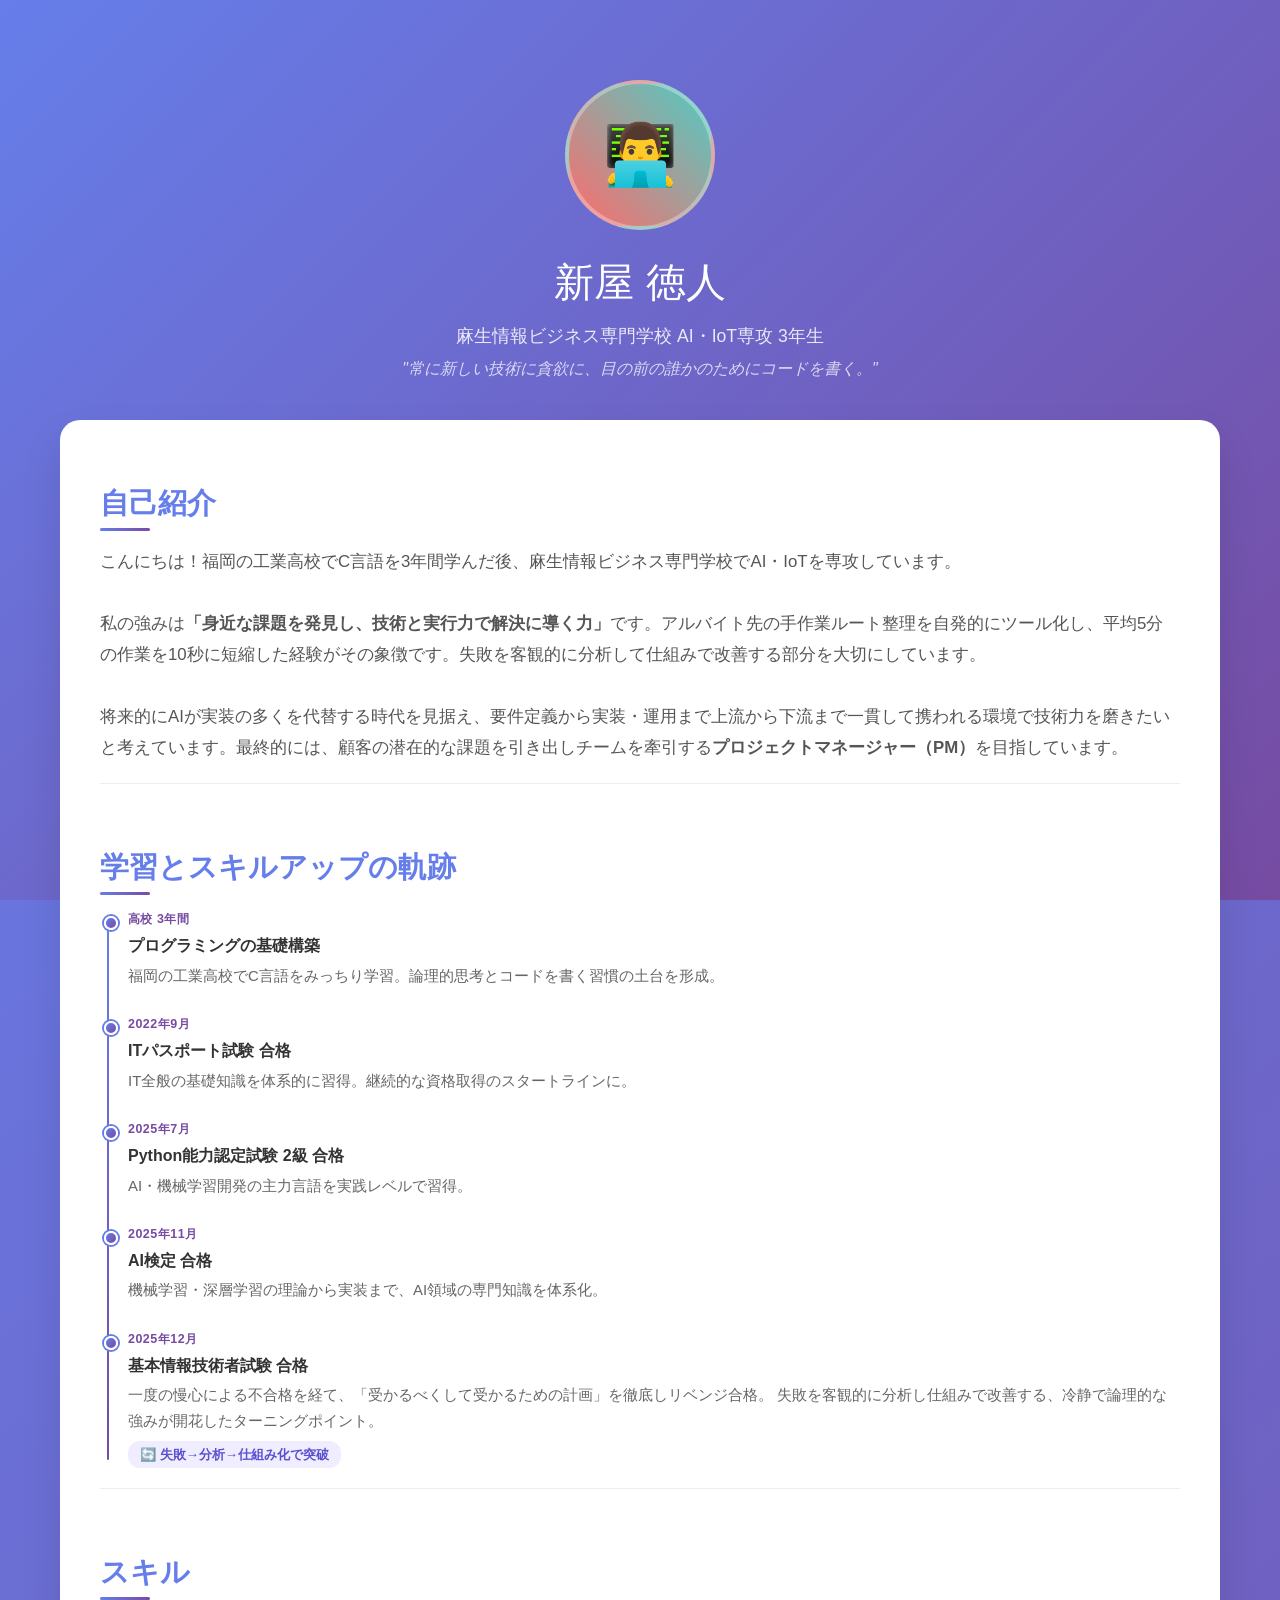
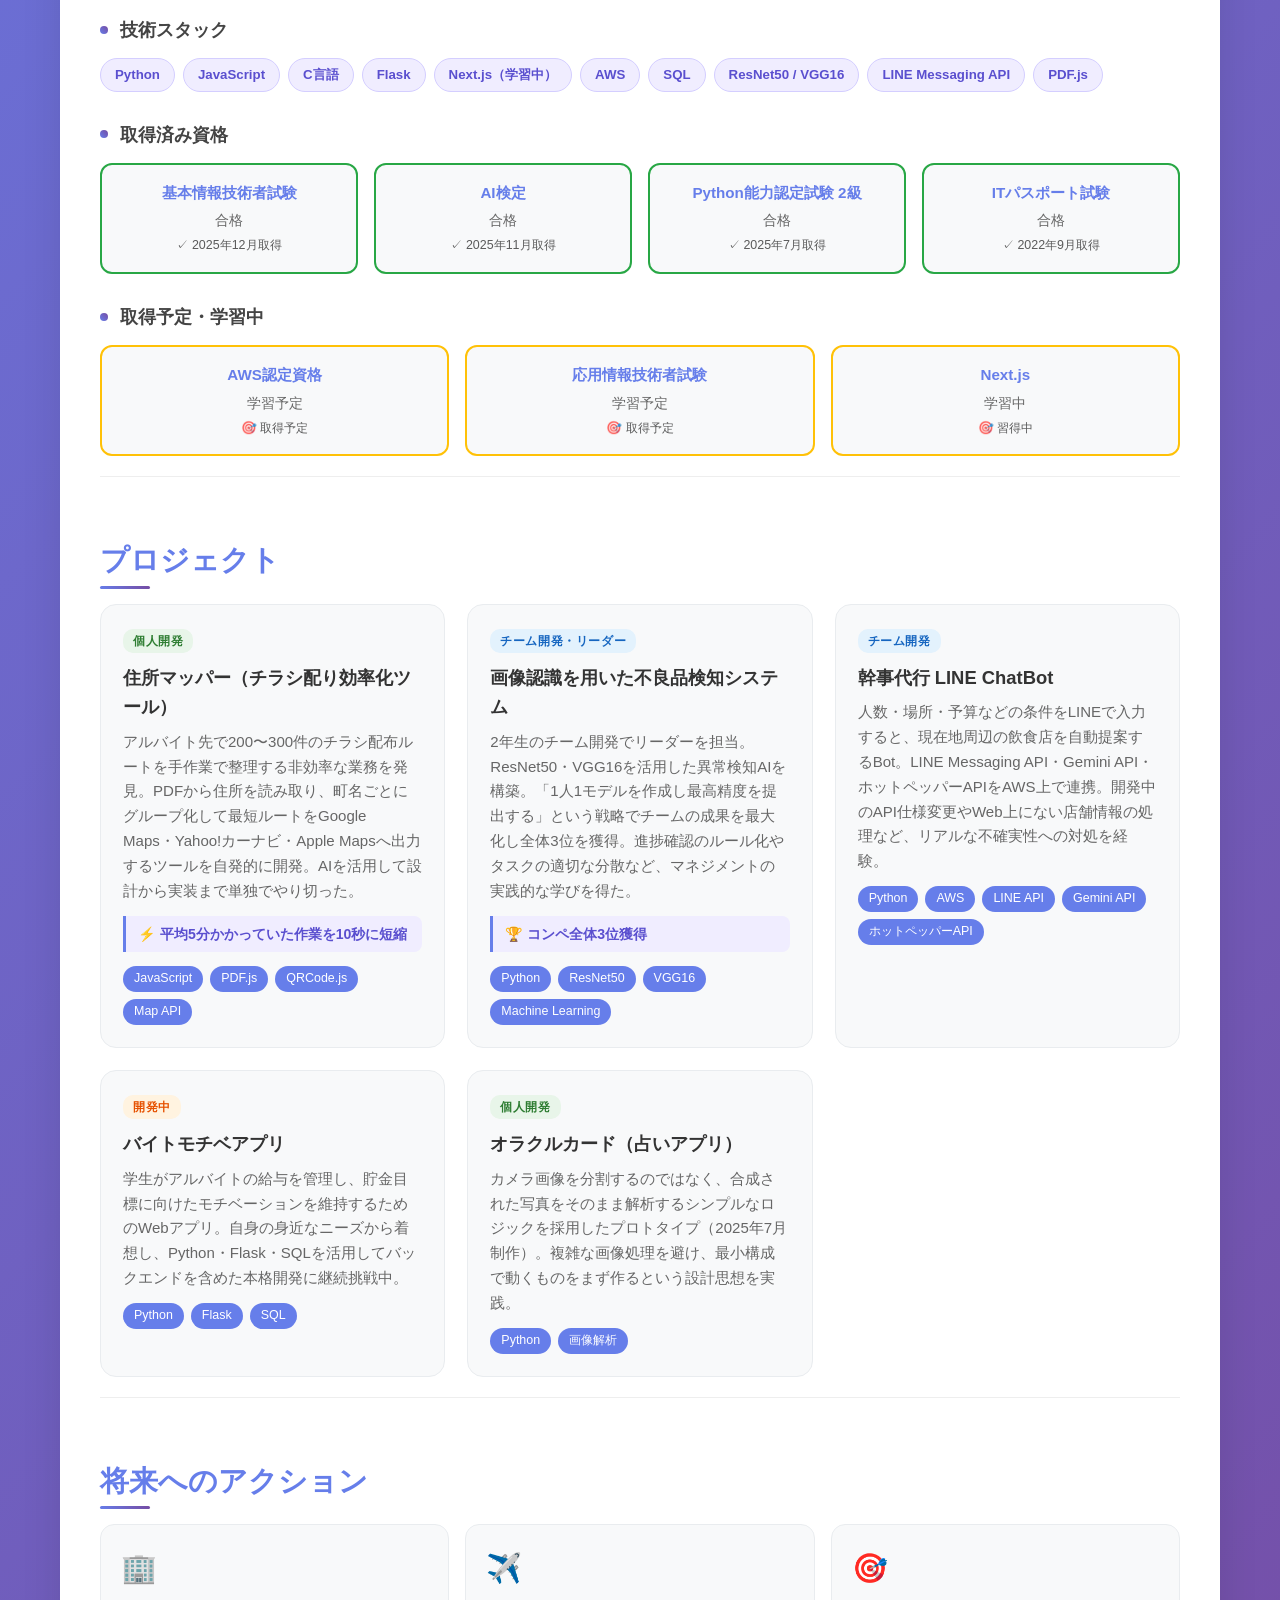
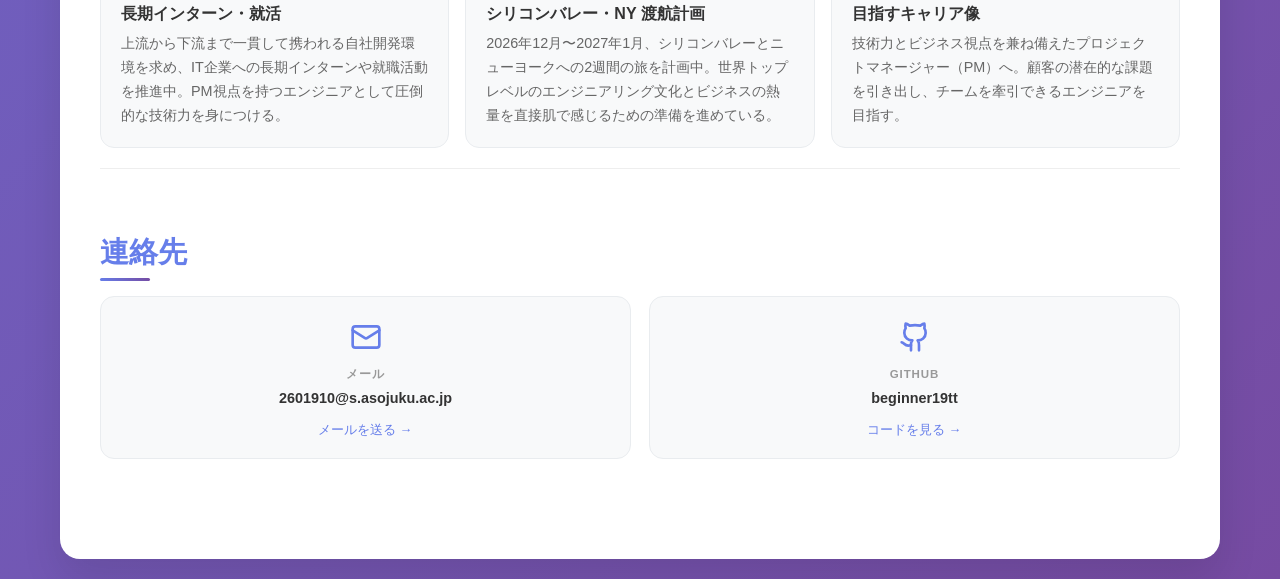
==== index.html @ 68c1e555 "文章変更" ====
<!DOCTYPE html>
<html lang="ja">
<head>
    <meta charset="UTF-8">
    <meta name="viewport" content="width=device-width, initial-scale=1.0">
    <title>新屋徳人 - ポートフォリオ</title>
    <meta name="description" content="麻生情報ビジネス専門学校 AI・IoT専攻 3年生 新屋徳人のポートフォリオ。身近な課題を技術で解決するエンジニア。">
    <style>
        * { margin: 0; padding: 0; box-sizing: border-box; }

        body {
            font-family: 'Segoe UI', Tahoma, Geneva, Verdana, sans-serif;
            line-height: 1.6;
            color: #333;
            background: linear-gradient(135deg, #667eea 0%, #764ba2 100%);
            min-height: 100vh;
        }

        .scroll-indicator {
            position: fixed; top: 0; left: 0; width: 100%; height: 3px;
            background: linear-gradient(90deg, #667eea, #764ba2);
            transform: scaleX(0); transform-origin: left;
            transition: transform 0.1s; z-index: 1000;
        }

        .parallax-bg {
            position: fixed; top: 0; left: 0; width: 100%; height: 100%;
            background: linear-gradient(135deg, #667eea 0%, #764ba2 100%);
            z-index: -1;
        }

        .container { max-width: 1200px; margin: 0 auto; padding: 20px; }

        .header {
            text-align: center; padding: 60px 0; color: white;
            animation: fadeInUp 1s ease-out;
        }
        .profile-image {
            width: 150px; height: 150px; border-radius: 50%;
            background: linear-gradient(45deg, #ff6b6b, #4ecdc4);
            margin: 0 auto 20px;
            display: flex; align-items: center; justify-content: center;
            font-size: 60px; color: white;
            border: 4px solid rgba(255,255,255,0.3);
            transition: transform 0.3s ease;
            animation: float 3s ease-in-out infinite;
        }
        .profile-image:hover {
            transform: scale(1.1) rotate(5deg);
            box-shadow: 0 10px 30px rgba(255,255,255,0.3);
        }
        .name { font-size: 2.5em; margin-bottom: 8px; font-weight: 300; }
        .subtitle { font-size: 1.1em; opacity: 0.85; margin-bottom: 6px; }
        .tagline { font-size: 1em; opacity: 0.75; margin-bottom: 18px; font-style: italic; }
        .mbti-badge {
            display: inline-block;
            background: rgba(255,255,255,0.18);
            border: 1px solid rgba(255,255,255,0.35);
            color: white; padding: 4px 16px; border-radius: 20px;
            font-size: 0.85em; font-weight: 700; letter-spacing: 0.08em;
        }

        .main-content {
            background: white; border-radius: 20px; padding: 40px;
            margin-top: -40px;
            box-shadow: 0 20px 40px rgba(0,0,0,0.1);
            animation: fadeInUp 1s ease-out 0.3s both;
        }
        .section {
            margin-bottom: 40px; padding: 20px 0;
            border-bottom: 1px solid #eee;
        }
        .section:last-child { border-bottom: none; }

        .section-title {
            font-size: 1.8em; color: #667eea;
            margin-bottom: 20px; position: relative;
        }
        .section-title::after {
            content: ''; position: absolute; bottom: -5px; left: 0;
            width: 50px; height: 3px;
            background: linear-gradient(45deg, #667eea, #764ba2);
            border-radius: 2px;
        }
        .subsection-title {
            font-size: 1.15em; color: #444;
            margin: 28px 0 14px; padding-left: 20px; position: relative;
        }
        .subsection-title:first-of-type { margin-top: 0; }
        .subsection-title::before {
            content: ''; position: absolute; left: 0; top: 50%;
            width: 8px; height: 8px;
            background: linear-gradient(45deg, #667eea, #764ba2);
            border-radius: 50%; transform: translateY(-50%);
        }

        .about-text { font-size: 1.05em; line-height: 1.85; color: #555; }

        /* タイムライン */
        .timeline { position: relative; padding-left: 28px; }
        .timeline::before {
            content: ''; position: absolute; left: 7px; top: 8px; bottom: 8px;
            width: 2px;
            background: linear-gradient(to bottom, #667eea, #764ba2);
            border-radius: 2px;
        }
        .timeline-item { position: relative; margin-bottom: 26px; }
        .timeline-item:last-child { margin-bottom: 0; }
        .timeline-dot {
            position: absolute; left: -24px; top: 6px;
            width: 14px; height: 14px; border-radius: 50%;
            background: linear-gradient(135deg, #667eea, #764ba2);
            border: 2px solid white;
            box-shadow: 0 0 0 2px #667eea;
        }
        .timeline-date {
            font-size: 0.78em; font-weight: 700; color: #764ba2;
            letter-spacing: 0.04em; margin-bottom: 3px;
        }
        .timeline-title { font-size: 1em; font-weight: 700; color: #333; margin-bottom: 5px; }
        .timeline-body { font-size: 0.93em; color: #666; line-height: 1.7; }
        .timeline-highlight {
            display: inline-block; margin-top: 7px;
            background: #f0edff; color: #5a4fcf;
            font-size: 0.82em; font-weight: 600;
            padding: 3px 12px; border-radius: 12px;
        }

        /* スタックタグ */
        .stack-row { display: flex; flex-wrap: wrap; gap: 8px; margin-top: 10px; }
        .stack-tag {
            background: #f0edff; color: #5a4fcf;
            border: 1px solid #d4ceff;
            padding: 5px 14px; border-radius: 20px;
            font-size: 0.83em; font-weight: 600;
        }

        /* スキルカード */
        .skills-grid {
            display: grid;
            grid-template-columns: repeat(auto-fit, minmax(190px, 1fr));
            gap: 16px; margin-top: 12px;
        }
        .skill-item {
            background: #f8f9fa; padding: 16px 14px; border-radius: 12px;
            text-align: center; transition: all 0.3s ease; position: relative; overflow: hidden;
        }
        .skill-item.acquired { border: 2px solid #28a745; }
        .skill-item.planned  { border: 2px solid #ffc107; }
        .skill-item:hover {
            transform: translateY(-4px) scale(1.03);
            box-shadow: 0 12px 24px rgba(102,126,234,0.18);
            background: linear-gradient(135deg, #667eea, #764ba2); color: white;
        }
        .skill-item.acquired:hover { background: linear-gradient(135deg, #28a745, #20c997); }
        .skill-item.planned:hover  { background: linear-gradient(135deg, #ffc107, #fd7e14); }
        .skill-item:hover .skill-name,
        .skill-item:hover .skill-level,
        .skill-item:hover .skill-status { color: white; }
        .skill-name  { font-weight: 600; color: #667eea; margin-bottom: 5px; font-size: 0.95em; }
        .skill-level { font-size: 0.85em; color: #666; }
        .skill-status{ font-size: 0.78em; margin-top: 4px; font-weight: 500; opacity: 0.8; }

        /* プロジェクト */
        .projects-grid {
            display: grid;
            grid-template-columns: repeat(auto-fit, minmax(290px, 1fr));
            gap: 22px; margin-top: 20px;
        }
        .project-card {
            background: #f8f9fa; border-radius: 16px; padding: 22px;
            transition: all 0.35s ease; border: 1px solid #e9ecef;
            position: relative; overflow: hidden;
        }
        .project-card::after {
            content: ''; position: absolute; top: 0; left: -100%;
            width: 100%; height: 100%;
            background: linear-gradient(90deg, transparent, rgba(102,126,234,0.07), transparent);
            transition: left 0.5s;
        }
        .project-card:hover::after { left: 100%; }
        .project-card:hover {
            transform: translateY(-7px);
            box-shadow: 0 18px 36px rgba(102,126,234,0.18);
        }
        .project-badge {
            display: inline-block; margin-bottom: 10px;
            font-size: 0.72em; font-weight: 700; letter-spacing: 0.05em;
            padding: 3px 10px; border-radius: 10px;
        }
        .badge-solo { background: #e8f5e9; color: #2e7d32; }
        .badge-team { background: #e3f2fd; color: #1565c0; }
        .badge-wip  { background: #fff3e0; color: #e65100; }
        .project-title { font-size: 1.15em; color: #333; font-weight: 700; margin-bottom: 8px; }
        .project-description { color: #666; margin-bottom: 12px; line-height: 1.65; font-size: 0.94em; }
        .project-result {
            background: #f0edff; border-left: 3px solid #667eea;
            padding: 7px 12px; border-radius: 0 8px 8px 0;
            font-size: 0.88em; color: #5a4fcf; font-weight: 600;
            margin-bottom: 14px;
        }
        .project-tech { display: flex; flex-wrap: wrap; gap: 7px; }
        .tech-tag {
            background: #667eea; color: white;
            padding: 3px 11px; border-radius: 20px;
            font-size: 0.78em; font-weight: 500;
            transition: background 0.2s;
        }
        .tech-tag:hover { background: #764ba2; }

        /* 将来ビジョン */
        .vision-grid {
            display: grid;
            grid-template-columns: repeat(auto-fit, minmax(240px, 1fr));
            gap: 16px; margin-top: 16px;
        }
        .vision-card {
            background: #f8f9fa; border-radius: 14px; padding: 20px;
            border: 1px solid #e9ecef; transition: all 0.3s ease;
        }
        .vision-card:hover {
            transform: translateY(-4px);
            box-shadow: 0 12px 28px rgba(102,126,234,0.15);
        }
        .vision-icon  { font-size: 1.8em; margin-bottom: 10px; }
        .vision-title { font-weight: 700; color: #333; margin-bottom: 6px; font-size: 1em; }
        .vision-body  { font-size: 0.9em; color: #666; line-height: 1.65; }

        /* 連絡先 */
        .contact-info {
            display: grid;
            grid-template-columns: repeat(auto-fit, minmax(200px, 1fr));
            gap: 18px; margin-top: 20px;
        }
        .contact-item {
            display: flex; flex-direction: column; align-items: center;
            text-decoration: none; color: inherit;
            background: #f8f9fa; padding: 24px 18px 18px;
            border-radius: 14px; text-align: center;
            transition: all 0.35s ease;
            position: relative; overflow: hidden;
            border: 1.5px solid #e9ecef;
        }
        .contact-item::before {
            content: ''; position: absolute; inset: 0;
            background: linear-gradient(135deg, #667eea, #764ba2);
            transform: scaleY(0); transform-origin: bottom;
            transition: transform 0.35s ease; z-index: 1;
        }
        .contact-item:hover::before { transform: scaleY(1); transform-origin: top; }
        .contact-item:hover {
            transform: translateY(-6px);
            box-shadow: 0 16px 32px rgba(102,126,234,0.25);
            border-color: transparent;
        }
        .contact-icon, .contact-label, .contact-text, .contact-action {
            position: relative; z-index: 2; transition: color 0.3s ease;
        }
        .contact-icon   { color: #667eea; margin-bottom: 12px; display: flex; align-items: center; justify-content: center; }
        .contact-label  { font-size: 0.72em; font-weight: 700; letter-spacing: 0.08em; text-transform: uppercase; color: #999; margin-bottom: 4px; }
        .contact-text   { color: #333; font-weight: 600; font-size: 0.9em; margin-bottom: 10px; word-break: break-all; }
        .contact-action { font-size: 0.8em; color: #667eea; font-weight: 500; }
        .contact-item:hover .contact-icon,
        .contact-item:hover .contact-label,
        .contact-item:hover .contact-text,
        .contact-item:hover .contact-action { color: white; }

        @keyframes float { 0%,100%{transform:translateY(0);}50%{transform:translateY(-10px);} }
        @keyframes fadeInUp { from{opacity:0;transform:translateY(30px);}to{opacity:1;transform:translateY(0);} }

        @media (max-width: 768px) {
            .container { padding: 10px; }
            .main-content { padding: 28px 18px; }
            .name { font-size: 2em; }
            .projects-grid { grid-template-columns: 1fr; }
            .vision-grid   { grid-template-columns: 1fr; }
        }
        @media (prefers-reduced-motion: reduce) {
            *, *::before, *::after { animation-duration: 0.01ms !important; transition-duration: 0.01ms !important; }
        }
    </style>
</head>
<body>
    <div class="scroll-indicator"></div>
    <div class="parallax-bg"></div>
    <div class="container">

        <header class="header">
            <div class="profile-image">👨‍💻</div>
            <h1 class="name">新屋 徳人</h1>
            <p class="subtitle">麻生情報ビジネス専門学校 AI・IoT専攻 3年生</p>
            <p class="tagline">"常に新しい技術に貪欲に、目の前の誰かのためにコードを書く。"</p>
        </header>

        <main class="main-content">

            <!-- 自己紹介 -->
            <section class="section">
                <h2 class="section-title">自己紹介</h2>
                <p class="about-text">
                    こんにちは！福岡の工業高校でC言語を3年間学んだ後、麻生情報ビジネス専門学校でAI・IoTを専攻しています。<br><br>
                    私の強みは<strong>「身近な課題を発見し、技術と実行力で解決に導く力」</strong>です。アルバイト先の手作業ルート整理を自発的にツール化し、平均5分の作業を10秒に短縮した経験がその象徴です。失敗を客観的に分析して仕組みで改善する部分を大切にしています。<br><br>
                    将来的にAIが実装の多くを代替する時代を見据え、要件定義から実装・運用まで上流から下流まで一貫して携われる環境で技術力を磨きたいと考えています。最終的には、顧客の潜在的な課題を引き出しチームを牽引する<strong>プロジェクトマネージャー（PM）</strong>を目指しています。
                </p>
            </section>

            <!-- 学習の軌跡 -->
            <section class="section">
                <h2 class="section-title">学習とスキルアップの軌跡</h2>
                <div class="timeline">

                    <div class="timeline-item">
                        <div class="timeline-dot"></div>
                        <div class="timeline-date">高校 3年間</div>
                        <div class="timeline-title">プログラミングの基礎構築</div>
                        <div class="timeline-body">福岡の工業高校でC言語をみっちり学習。論理的思考とコードを書く習慣の土台を形成。</div>
                    </div>

                    <div class="timeline-item">
                        <div class="timeline-dot"></div>
                        <div class="timeline-date">2022年9月</div>
                        <div class="timeline-title">ITパスポート試験 合格</div>
                        <div class="timeline-body">IT全般の基礎知識を体系的に習得。継続的な資格取得のスタートラインに。</div>
                    </div>

                    <div class="timeline-item">
                        <div class="timeline-dot"></div>
                        <div class="timeline-date">2025年7月</div>
                        <div class="timeline-title">Python能力認定試験 2級 合格</div>
                        <div class="timeline-body">AI・機械学習開発の主力言語を実践レベルで習得。</div>
                    </div>

                    <div class="timeline-item">
                        <div class="timeline-dot"></div>
                        <div class="timeline-date">2025年11月</div>
                        <div class="timeline-title">AI検定 合格</div>
                        <div class="timeline-body">機械学習・深層学習の理論から実装まで、AI領域の専門知識を体系化。</div>
                    </div>

                    <div class="timeline-item">
                        <div class="timeline-dot"></div>
                        <div class="timeline-date">2025年12月</div>
                        <div class="timeline-title">基本情報技術者試験 合格</div>
                        <div class="timeline-body">
                            一度の慢心による不合格を経て、「受かるべくして受かるための計画」を徹底しリベンジ合格。
                            失敗を客観的に分析し仕組みで改善する、冷静で論理的な強みが開花したターニングポイント。
                        </div>
                        <span class="timeline-highlight">🔄 失敗→分析→仕組み化で突破</span>
                    </div>

                </div>
            </section>

            <!-- スキル -->
            <section class="section">
                <h2 class="section-title">スキル</h2>

                <h3 class="subsection-title">技術スタック</h3>
                <div class="stack-row">
                    <span class="stack-tag">Python</span>
                    <span class="stack-tag">JavaScript</span>
                    <span class="stack-tag">C言語</span>
                    <span class="stack-tag">Flask</span>
                    <span class="stack-tag">Next.js（学習中）</span>
                    <span class="stack-tag">AWS</span>
                    <span class="stack-tag">SQL</span>
                    <span class="stack-tag">ResNet50 / VGG16</span>
                    <span class="stack-tag">LINE Messaging API</span>
                    <span class="stack-tag">PDF.js</span>
                </div>

                <h3 class="subsection-title">取得済み資格</h3>
                <div class="skills-grid">
                    <div class="skill-item acquired">
                        <div class="skill-name">基本情報技術者試験</div>
                        <div class="skill-level">合格</div>
                        <div class="skill-status">✓ 2025年12月取得</div>
                    </div>
                    <div class="skill-item acquired">
                        <div class="skill-name">AI検定</div>
                        <div class="skill-level">合格</div>
                        <div class="skill-status">✓ 2025年11月取得</div>
                    </div>
                    <div class="skill-item acquired">
                        <div class="skill-name">Python能力認定試験 2級</div>
                        <div class="skill-level">合格</div>
                        <div class="skill-status">✓ 2025年7月取得</div>
                    </div>
                    <div class="skill-item acquired">
                        <div class="skill-name">ITパスポート試験</div>
                        <div class="skill-level">合格</div>
                        <div class="skill-status">✓ 2022年9月取得</div>
                    </div>
                </div>

                <h3 class="subsection-title">取得予定・学習中</h3>
                <div class="skills-grid">
                    <div class="skill-item planned">
                        <div class="skill-name">AWS認定資格</div>
                        <div class="skill-level">学習予定</div>
                        <div class="skill-status">🎯 取得予定</div>
                    </div>
                    <div class="skill-item planned">
                        <div class="skill-name">応用情報技術者試験</div>
                        <div class="skill-level">学習予定</div>
                        <div class="skill-status">🎯 取得予定</div>
                    </div>
                    <div class="skill-item planned">
                        <div class="skill-name">Next.js</div>
                        <div class="skill-level">学習中</div>
                        <div class="skill-status">🎯 習得中</div>
                    </div>
                </div>
            </section>

            <!-- プロジェクト -->
            <section class="section">
                <h2 class="section-title">プロジェクト</h2>
                <div class="projects-grid">

                    <div class="project-card">
                        <span class="project-badge badge-solo">個人開発</span>
                        <h3 class="project-title">住所マッパー（チラシ配り効率化ツール）</h3>
                        <p class="project-description">
                            アルバイト先で200〜300件のチラシ配布ルートを手作業で整理する非効率な業務を発見。PDFから住所を読み取り、町名ごとにグループ化して最短ルートをGoogle Maps・Yahoo!カーナビ・Apple Mapsへ出力するツールを自発的に開発。AIを活用して設計から実装まで単独でやり切った。
                        </p>
                        <div class="project-result">⚡ 平均5分かかっていた作業を10秒に短縮</div>
                        <div class="project-tech">
                            <span class="tech-tag">JavaScript</span>
                            <span class="tech-tag">PDF.js</span>
                            <span class="tech-tag">QRCode.js</span>
                            <span class="tech-tag">Map API</span>
                        </div>
                    </div>

                    <div class="project-card">
                        <span class="project-badge badge-team">チーム開発・リーダー</span>
                        <h3 class="project-title">画像認識を用いた不良品検知システム</h3>
                        <p class="project-description">
                            2年生のチーム開発でリーダーを担当。ResNet50・VGG16を活用した異常検知AIを構築。「1人1モデルを作成し最高精度を提出する」という戦略でチームの成果を最大化し全体3位を獲得。進捗確認のルール化やタスクの適切な分散など、マネジメントの実践的な学びを得た。
                        </p>
                        <div class="project-result">🏆 コンペ全体3位獲得</div>
                        <div class="project-tech">
                            <span class="tech-tag">Python</span>
                            <span class="tech-tag">ResNet50</span>
                            <span class="tech-tag">VGG16</span>
                            <span class="tech-tag">Machine Learning</span>
                        </div>
                    </div>

                    <div class="project-card">
                        <span class="project-badge badge-team">チーム開発</span>
                        <h3 class="project-title">幹事代行 LINE ChatBot</h3>
                        <p class="project-description">
                            人数・場所・予算などの条件をLINEで入力すると、現在地周辺の飲食店を自動提案するBot。LINE Messaging API・Gemini API・ホットペッパーAPIをAWS上で連携。開発中のAPI仕様変更やWeb上にない店舗情報の処理など、リアルな不確実性への対処を経験。
                        </p>
                        <div class="project-tech">
                            <span class="tech-tag">Python</span>
                            <span class="tech-tag">AWS</span>
                            <span class="tech-tag">LINE API</span>
                            <span class="tech-tag">Gemini API</span>
                            <span class="tech-tag">ホットペッパーAPI</span>
                        </div>
                    </div>

                    <div class="project-card">
                        <span class="project-badge badge-wip">開発中</span>
                        <h3 class="project-title">バイトモチベアプリ</h3>
                        <p class="project-description">
                            学生がアルバイトの給与を管理し、貯金目標に向けたモチベーションを維持するためのWebアプリ。自身の身近なニーズから着想し、Python・Flask・SQLを活用してバックエンドを含めた本格開発に継続挑戦中。
                        </p>
                        <div class="project-tech">
                            <span class="tech-tag">Python</span>
                            <span class="tech-tag">Flask</span>
                            <span class="tech-tag">SQL</span>
                        </div>
                    </div>

                    <div class="project-card">
                        <span class="project-badge badge-solo">個人開発</span>
                        <h3 class="project-title">オラクルカード（占いアプリ）</h3>
                        <p class="project-description">
                            カメラ画像を分割するのではなく、合成された写真をそのまま解析するシンプルなロジックを採用したプロトタイプ（2025年7月制作）。複雑な画像処理を避け、最小構成で動くものをまず作るという設計思想を実践。
                        </p>
                        <div class="project-tech">
                            <span class="tech-tag">Python</span>
                            <span class="tech-tag">画像解析</span>
                        </div>
                    </div>

                </div>
            </section>

            <!-- 将来ビジョン -->
            <section class="section">
                <h2 class="section-title">将来へのアクション</h2>
                <div class="vision-grid">

                    <div class="vision-card">
                        <div class="vision-icon">🏢</div>
                        <div class="vision-title">長期インターン・就活</div>
                        <div class="vision-body">
                            上流から下流まで一貫して携われる自社開発環境を求め、IT企業への長期インターンや就職活動を推進中。PM視点を持つエンジニアとして圧倒的な技術力を身につける。
                        </div>
                    </div>

                    <div class="vision-card">
                        <div class="vision-icon">✈️</div>
                        <div class="vision-title">シリコンバレー・NY 渡航計画</div>
                        <div class="vision-body">
                            2026年12月〜2027年1月、シリコンバレーとニューヨークへの2週間の旅を計画中。世界トップレベルのエンジニアリング文化とビジネスの熱量を直接肌で感じるための準備を進めている。
                        </div>
                    </div>

                    <div class="vision-card">
                        <div class="vision-icon">🎯</div>
                        <div class="vision-title">目指すキャリア像</div>
                        <div class="vision-body">
                            技術力とビジネス視点を兼ね備えたプロジェクトマネージャー（PM）へ。顧客の潜在的な課題を引き出し、チームを牽引できるエンジニアを目指す。
                        </div>
                    </div>

                </div>
            </section>

            <!-- 連絡先 -->
            <section class="section">
                <h2 class="section-title">連絡先</h2>
                <div class="contact-info">
                    <a href="mailto:2601910@s.asojuku.ac.jp" class="contact-item">
                        <div class="contact-icon">
                            <svg xmlns="http://www.w3.org/2000/svg" viewBox="0 0 24 24" fill="none" stroke="currentColor" stroke-width="2" stroke-linecap="round" stroke-linejoin="round" width="32" height="32">
                                <rect x="2" y="4" width="20" height="16" rx="2"/>
                                <path d="m22 7-8.97 5.7a1.94 1.94 0 0 1-2.06 0L2 7"/>
                            </svg>
                        </div>
                        <div class="contact-label">メール</div>
                        <div class="contact-text">2601910@s.asojuku.ac.jp</div>
                        <div class="contact-action">メールを送る →</div>
                    </a>
                    <a href="https://github.com/beginner19tt" target="_blank" rel="noopener noreferrer" class="contact-item">
                        <div class="contact-icon">
                            <svg xmlns="http://www.w3.org/2000/svg" viewBox="0 0 24 24" fill="none" stroke="currentColor" stroke-width="2" stroke-linecap="round" stroke-linejoin="round" width="32" height="32">
                                <path d="M15 22v-4a4.8 4.8 0 0 0-1-3.5c3 0 6-2 6-5.5.08-1.25-.27-2.48-1-3.5.28-1.15.28-2.35 0-3.5 0 0-1 0-3 1.5-2.64-.5-5.36-.5-8 0C6 2 5 2 5 2c-.3 1.15-.3 2.35 0 3.5A5.403 5.403 0 0 0 4 9c0 3.5 3 5.5 6 5.5-.39.49-.68 1.05-.85 1.65-.17.6-.22 1.23-.15 1.85v4"/>
                                <path d="M9 18c-4.51 2-5-2-7-2"/>
                            </svg>
                        </div>
                        <div class="contact-label">GitHub</div>
                        <div class="contact-text">beginner19tt</div>
                        <div class="contact-action">コードを見る →</div>
                    </a>
                </div>
            </section>

        </main>
    </div>

    <script>
        window.addEventListener('scroll', () => {
            const scrolled = (window.pageYOffset / (document.documentElement.scrollHeight - window.innerHeight)) * 100;
            document.querySelector('.scroll-indicator').style.transform = `scaleX(${scrolled / 100})`;
        });

        const observer = new IntersectionObserver((entries) => {
            entries.forEach(entry => {
                if (entry.isIntersecting) {
                    entry.target.style.opacity = '1';
                    entry.target.style.transform = 'translateY(0)';
                }
            });
        }, { threshold: 0.08, rootMargin: '0px 0px -40px 0px' });

        document.querySelectorAll('.section, .timeline-item, .vision-card').forEach(el => {
            el.style.opacity = '0';
            el.style.transform = 'translateY(24px)';
            el.style.transition = 'opacity 0.55s ease, transform 0.55s ease';
            observer.observe(el);
        });
    </script>
</body>
</html>
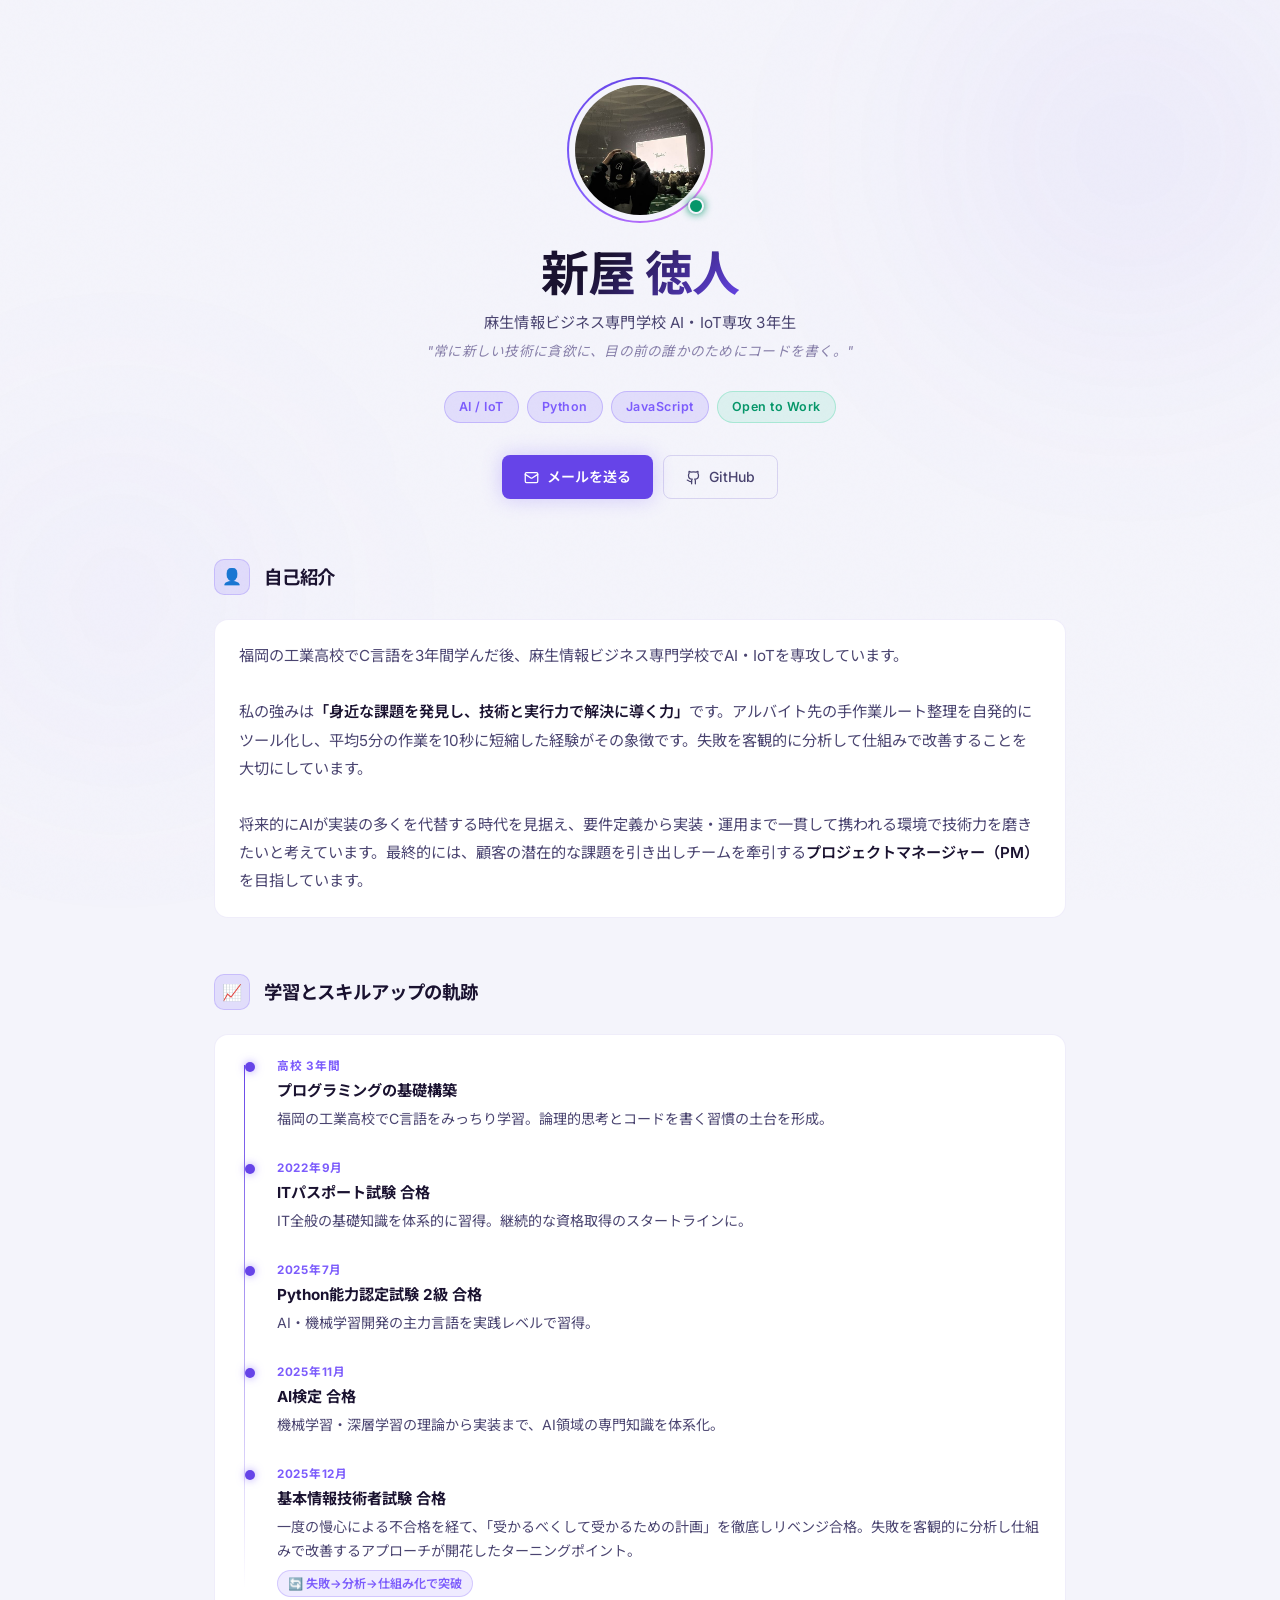
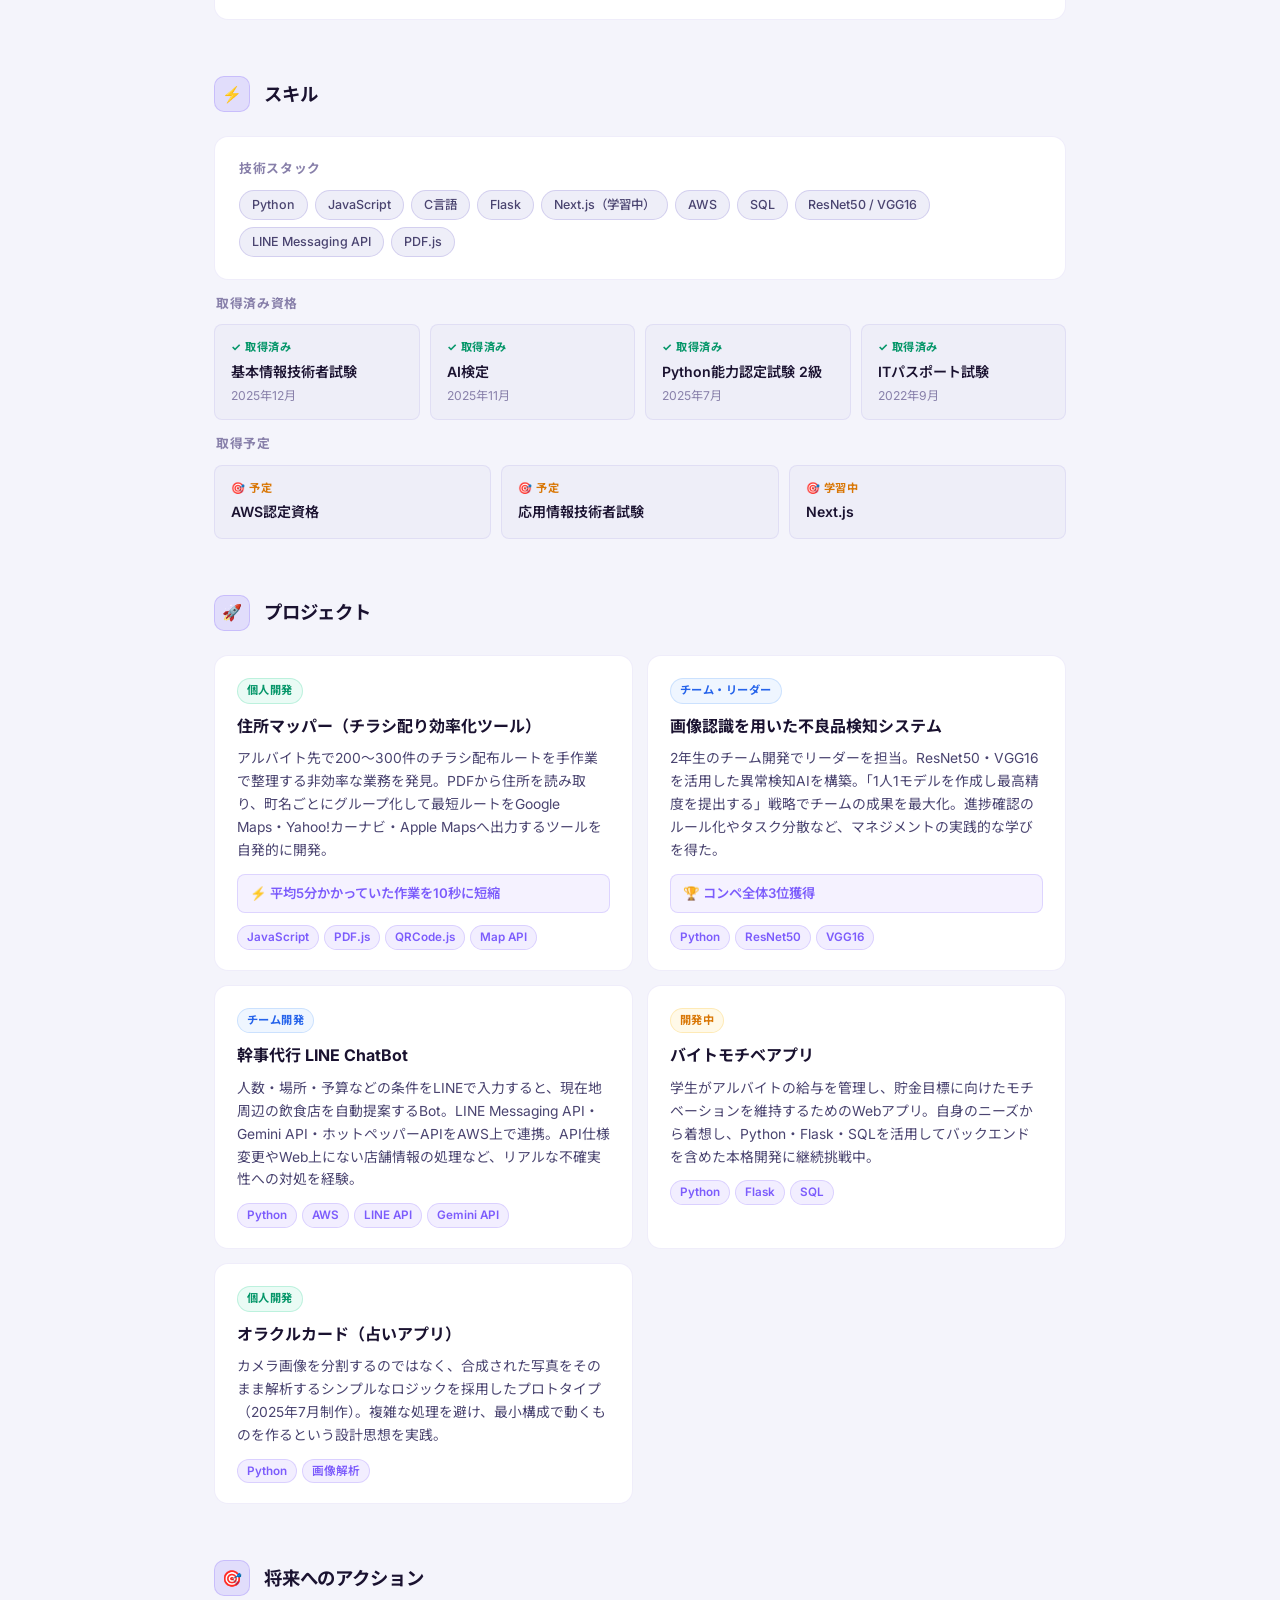
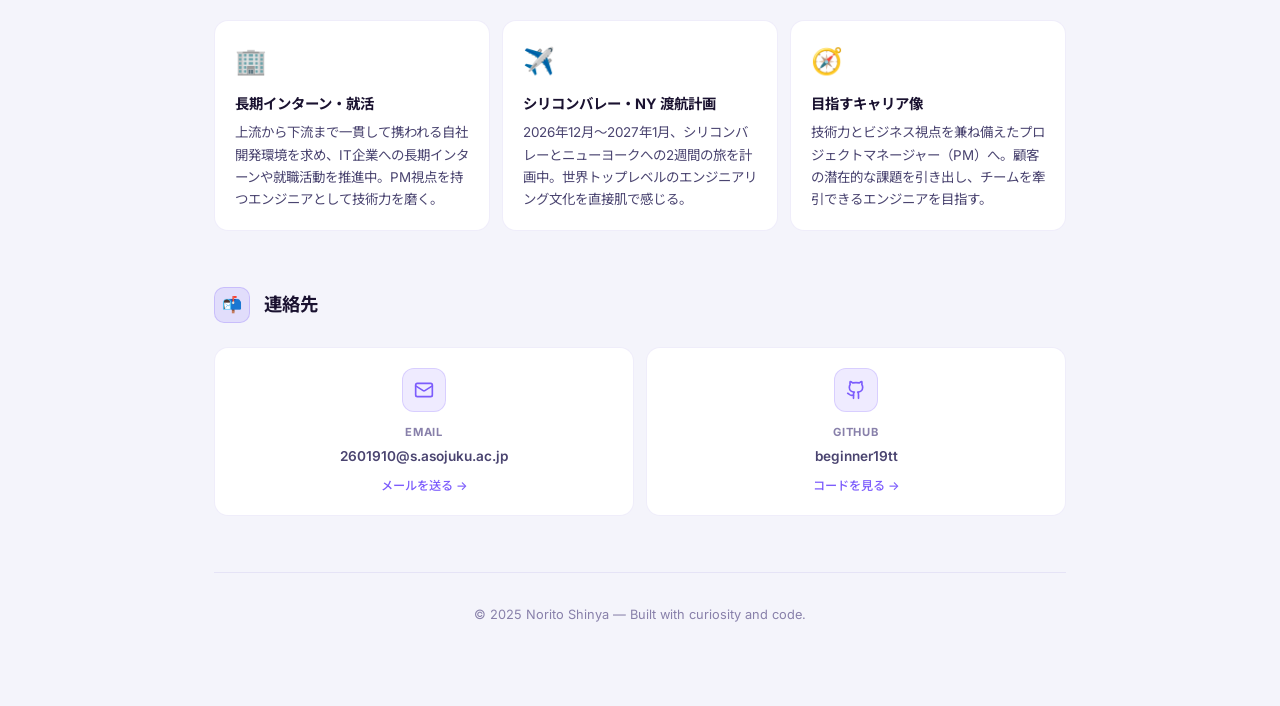
==== commit 9d648fa7: "見た目変更" ====
--- a/index.html
+++ b/index.html
@@ -3,579 +3,689 @@
 <head>
     <meta charset="UTF-8">
     <meta name="viewport" content="width=device-width, initial-scale=1.0">
-    <title>新屋徳人 - ポートフォリオ</title>
+    <title>新屋徳人 - Portfolio</title>
     <meta name="description" content="麻生情報ビジネス専門学校 AI・IoT専攻 3年生 新屋徳人のポートフォリオ。身近な課題を技術で解決するエンジニア。">
+    <link rel="preconnect" href="https://fonts.googleapis.com">
+    <link href="https://fonts.googleapis.com/css2?family=Inter:wght@300;400;500;600;700&family=Noto+Sans+JP:wght@300;400;500;700&display=swap" rel="stylesheet">
     <style>
-        * { margin: 0; padding: 0; box-sizing: border-box; }
+        :root {
+            --bg:       #f4f4fb;
+            --bg2:      #ffffff;
+            --bg3:      #eeeef8;
+            --border:   rgba(100,80,200,0.1);
+            --border2:  rgba(100,80,200,0.2);
+            --accent:   #6644e8;
+            --accent2:  #7c5cfc;
+            --accent3:  #a78bfa;
+            --green:    #059669;
+            --amber:    #d97706;
+            --red:      #dc2626;
+            --blue:     #2563eb;
+            --text:     #1a1230;
+            --text2:    #4a4470;
+            --text3:    #8880aa;
+            --radius:   14px;
+            --radius-sm: 8px;
+        }
+
+        * { margin:0; padding:0; box-sizing:border-box; }
+
+        html { scroll-behavior: smooth; }
 
         body {
-            font-family: 'Segoe UI', Tahoma, Geneva, Verdana, sans-serif;
+            font-family: 'Inter', 'Noto Sans JP', sans-serif;
+            background: var(--bg);
+            color: var(--text);
             line-height: 1.6;
-            color: #333;
-            background: linear-gradient(135deg, #667eea 0%, #764ba2 100%);
             min-height: 100vh;
         }
 
-        .scroll-indicator {
-            position: fixed; top: 0; left: 0; width: 100%; height: 3px;
-            background: linear-gradient(90deg, #667eea, #764ba2);
+        /* ---- スクロールバー ---- */
+        ::-webkit-scrollbar { width: 4px; }
+        ::-webkit-scrollbar-track { background: #e8e8f4; }
+        ::-webkit-scrollbar-thumb { background: var(--accent); border-radius: 2px; }
+
+        /* ---- プログレスバー ---- */
+        .progress {
+            position: fixed; top: 0; left: 0; height: 2px; width: 100%;
+            background: transparent; z-index: 999;
+        }
+        .progress-bar {
+            height: 100%;
+            background: linear-gradient(90deg, var(--accent), var(--accent2), #e879f9);
             transform: scaleX(0); transform-origin: left;
-            transition: transform 0.1s; z-index: 1000;
-        }
-
-        .parallax-bg {
-            position: fixed; top: 0; left: 0; width: 100%; height: 100%;
-            background: linear-gradient(135deg, #667eea 0%, #764ba2 100%);
-            z-index: -1;
-        }
-
-        .container { max-width: 1200px; margin: 0 auto; padding: 20px; }
-
-        .header {
-            text-align: center; padding: 60px 0; color: white;
-            animation: fadeInUp 1s ease-out;
-        }
-        .profile-image {
-            width: 150px; height: 150px; border-radius: 50%;
-            background: linear-gradient(45deg, #ff6b6b, #4ecdc4);
-            margin: 0 auto 20px;
+            transition: transform 0.1s;
+        }
+
+        /* ---- ノイズオーバーレイ ---- */
+        body::before {
+            content: '';
+            position: fixed; inset: 0; z-index: 0; pointer-events: none;
+            background-image: url("data:image/svg+xml,%3Csvg viewBox='0 0 256 256' xmlns='http://www.w3.org/2000/svg'%3E%3Cfilter id='n'%3E%3CfeTurbulence type='fractalNoise' baseFrequency='0.9' numOctaves='4' stitchTiles='stitch'/%3E%3C/filter%3E%3Crect width='100%25' height='100%25' filter='url(%23n)' opacity='0.03'/%3E%3C/svg%3E");
+            opacity: 0.4;
+        }
+
+        /* ---- グロー背景 ---- */
+        .glow-orb {
+            position: fixed; border-radius: 50%;
+            filter: blur(120px); pointer-events: none; z-index: 0;
+        }
+        .glow-orb-1 {
+            width: 500px; height: 500px;
+            background: radial-gradient(circle, rgba(102,68,232,0.10) 0%, transparent 70%);
+            top: -100px; right: -100px;
+        }
+        .glow-orb-2 {
+            width: 400px; height: 400px;
+            background: radial-gradient(circle, rgba(124,92,252,0.07) 0%, transparent 70%);
+            bottom: 100px; left: -80px;
+        }
+
+        /* ---- メインレイアウト ---- */
+        .wrapper {
+            position: relative; z-index: 1;
+            max-width: 900px; margin: 0 auto; padding: 0 24px 80px;
+        }
+
+        /* ---- ヒーローセクション ---- */
+        .hero {
+            padding: 80px 0 60px;
+            display: flex; flex-direction: column; align-items: center;
+            text-align: center; gap: 0;
+        }
+
+        .avatar-ring {
+            position: relative; margin-bottom: 28px;
+            width: 140px; height: 140px;
+        }
+        .avatar-ring::before {
+            content: '';
+            position: absolute; inset: -3px; border-radius: 50%;
+            background: conic-gradient(from 0deg, var(--accent), #e879f9, var(--accent2), var(--accent));
+            animation: spin-slow 6s linear infinite;
+            z-index: 0;
+        }
+        .avatar-ring::after {
+            content: '';
+            position: absolute; inset: -1px; border-radius: 50%;
+            background: var(--bg); z-index: 1;
+        }
+        .avatar {
+            position: relative; z-index: 2;
+            width: 134px; height: 134px; border-radius: 50%;
+            object-fit: cover; object-position: center top;
+            border: 2px solid var(--bg);
+            display: block; margin: 3px auto 0;
+        }
+
+        .status-dot {
+            position: absolute; bottom: 6px; right: 6px; z-index: 3;
+            width: 16px; height: 16px; border-radius: 50%;
+            background: var(--green); border: 2px solid var(--bg);
+            box-shadow: 0 0 8px var(--green);
+            animation: pulse-dot 2s ease-in-out infinite;
+        }
+
+        .hero-name {
+            font-size: clamp(2rem, 5vw, 3rem);
+            font-weight: 700; letter-spacing: -0.02em;
+            line-height: 1.1; margin-bottom: 10px;
+            background: linear-gradient(135deg, #1a1230 30%, var(--accent));
+            -webkit-background-clip: text; -webkit-text-fill-color: transparent;
+            background-clip: text;
+        }
+        .hero-role {
+            font-size: 0.95em; color: var(--text2); margin-bottom: 6px;
+            font-weight: 400; letter-spacing: 0.01em;
+        }
+        .hero-quote {
+            font-size: 0.85em; color: var(--text3); margin-bottom: 28px;
+            font-style: italic; letter-spacing: 0.02em;
+        }
+        .hero-chips {
+            display: flex; flex-wrap: wrap; gap: 8px;
+            justify-content: center; margin-bottom: 32px;
+        }
+        .chip {
+            padding: 5px 14px; border-radius: 99px;
+            font-size: 0.78em; font-weight: 600; letter-spacing: 0.04em;
+            border: 1px solid var(--border2);
+            background: var(--bg3); color: var(--text2);
+        }
+        .chip.accent { background: rgba(124,92,252,0.15); color: var(--accent2); border-color: rgba(124,92,252,0.3); }
+        .chip.green  { background: rgba(52,211,153,0.12); color: var(--green);   border-color: rgba(52,211,153,0.3); }
+
+        .hero-btns {
+            display: flex; gap: 10px; flex-wrap: wrap; justify-content: center;
+        }
+        .btn-primary {
+            display: inline-flex; align-items: center; gap: 8px;
+            background: var(--accent); color: white;
+            padding: 10px 22px; border-radius: var(--radius-sm);
+            font-size: 0.875em; font-weight: 600; text-decoration: none;
+            transition: all 0.2s ease;
+            box-shadow: 0 0 20px rgba(124,92,252,0.3);
+        }
+        .btn-primary:hover { background: var(--accent2); transform: translateY(-2px); box-shadow: 0 4px 24px rgba(124,92,252,0.45); }
+        .btn-ghost {
+            display: inline-flex; align-items: center; gap: 8px;
+            background: transparent; color: var(--text2);
+            padding: 10px 22px; border-radius: var(--radius-sm);
+            font-size: 0.875em; font-weight: 500; text-decoration: none;
+            border: 1px solid var(--border2);
+            transition: all 0.2s ease;
+        }
+        .btn-ghost:hover { border-color: var(--accent); color: var(--accent2); transform: translateY(-2px); }
+
+        /* ---- セクション共通 ---- */
+        .section { margin-bottom: 56px; }
+
+        .section-header {
+            display: flex; align-items: center; gap: 14px;
+            margin-bottom: 24px;
+        }
+        .section-icon {
+            width: 36px; height: 36px; border-radius: 10px;
+            background: rgba(124,92,252,0.15);
+            border: 1px solid rgba(124,92,252,0.25);
             display: flex; align-items: center; justify-content: center;
-            font-size: 60px; color: white;
-            border: 4px solid rgba(255,255,255,0.3);
-            transition: transform 0.3s ease;
-            animation: float 3s ease-in-out infinite;
-        }
-        .profile-image:hover {
-            transform: scale(1.1) rotate(5deg);
-            box-shadow: 0 10px 30px rgba(255,255,255,0.3);
-        }
-        .name { font-size: 2.5em; margin-bottom: 8px; font-weight: 300; }
-        .subtitle { font-size: 1.1em; opacity: 0.85; margin-bottom: 6px; }
-        .tagline { font-size: 1em; opacity: 0.75; margin-bottom: 18px; font-style: italic; }
-        .mbti-badge {
-            display: inline-block;
-            background: rgba(255,255,255,0.18);
-            border: 1px solid rgba(255,255,255,0.35);
-            color: white; padding: 4px 16px; border-radius: 20px;
-            font-size: 0.85em; font-weight: 700; letter-spacing: 0.08em;
-        }
-
-        .main-content {
-            background: white; border-radius: 20px; padding: 40px;
-            margin-top: -40px;
-            box-shadow: 0 20px 40px rgba(0,0,0,0.1);
-            animation: fadeInUp 1s ease-out 0.3s both;
-        }
-        .section {
-            margin-bottom: 40px; padding: 20px 0;
-            border-bottom: 1px solid #eee;
-        }
-        .section:last-child { border-bottom: none; }
-
+            font-size: 16px; flex-shrink: 0;
+        }
         .section-title {
-            font-size: 1.8em; color: #667eea;
-            margin-bottom: 20px; position: relative;
-        }
-        .section-title::after {
-            content: ''; position: absolute; bottom: -5px; left: 0;
-            width: 50px; height: 3px;
-            background: linear-gradient(45deg, #667eea, #764ba2);
-            border-radius: 2px;
-        }
-        .subsection-title {
-            font-size: 1.15em; color: #444;
-            margin: 28px 0 14px; padding-left: 20px; position: relative;
-        }
-        .subsection-title:first-of-type { margin-top: 0; }
-        .subsection-title::before {
-            content: ''; position: absolute; left: 0; top: 50%;
-            width: 8px; height: 8px;
-            background: linear-gradient(45deg, #667eea, #764ba2);
-            border-radius: 50%; transform: translateY(-50%);
-        }
-
-        .about-text { font-size: 1.05em; line-height: 1.85; color: #555; }
-
-        /* タイムライン */
-        .timeline { position: relative; padding-left: 28px; }
+            font-size: 1.15em; font-weight: 700; color: var(--text);
+            letter-spacing: -0.01em;
+        }
+
+        /* ---- カード ---- */
+        .card {
+            background: var(--bg2); border: 1px solid var(--border);
+            border-radius: var(--radius); padding: 22px 24px;
+            transition: border-color 0.2s, box-shadow 0.2s;
+        }
+        .card:hover { border-color: var(--border2); box-shadow: 0 4px 24px rgba(0,0,0,0.3); }
+
+        /* ---- 自己紹介 ---- */
+        .about-text {
+            font-size: 0.95em; color: var(--text2); line-height: 1.85;
+        }
+        .about-text strong { color: var(--text); font-weight: 600; }
+
+        /* ---- タイムライン ---- */
+        .timeline { position: relative; padding-left: 20px; }
         .timeline::before {
-            content: ''; position: absolute; left: 7px; top: 8px; bottom: 8px;
-            width: 2px;
-            background: linear-gradient(to bottom, #667eea, #764ba2);
-            border-radius: 2px;
-        }
-        .timeline-item { position: relative; margin-bottom: 26px; }
-        .timeline-item:last-child { margin-bottom: 0; }
-        .timeline-dot {
-            position: absolute; left: -24px; top: 6px;
-            width: 14px; height: 14px; border-radius: 50%;
-            background: linear-gradient(135deg, #667eea, #764ba2);
-            border: 2px solid white;
-            box-shadow: 0 0 0 2px #667eea;
-        }
-        .timeline-date {
-            font-size: 0.78em; font-weight: 700; color: #764ba2;
-            letter-spacing: 0.04em; margin-bottom: 3px;
-        }
-        .timeline-title { font-size: 1em; font-weight: 700; color: #333; margin-bottom: 5px; }
-        .timeline-body { font-size: 0.93em; color: #666; line-height: 1.7; }
-        .timeline-highlight {
-            display: inline-block; margin-top: 7px;
-            background: #f0edff; color: #5a4fcf;
-            font-size: 0.82em; font-weight: 600;
-            padding: 3px 12px; border-radius: 12px;
-        }
-
-        /* スタックタグ */
-        .stack-row { display: flex; flex-wrap: wrap; gap: 8px; margin-top: 10px; }
-        .stack-tag {
-            background: #f0edff; color: #5a4fcf;
-            border: 1px solid #d4ceff;
-            padding: 5px 14px; border-radius: 20px;
-            font-size: 0.83em; font-weight: 600;
-        }
-
-        /* スキルカード */
-        .skills-grid {
-            display: grid;
-            grid-template-columns: repeat(auto-fit, minmax(190px, 1fr));
-            gap: 16px; margin-top: 12px;
-        }
-        .skill-item {
-            background: #f8f9fa; padding: 16px 14px; border-radius: 12px;
-            text-align: center; transition: all 0.3s ease; position: relative; overflow: hidden;
-        }
-        .skill-item.acquired { border: 2px solid #28a745; }
-        .skill-item.planned  { border: 2px solid #ffc107; }
-        .skill-item:hover {
-            transform: translateY(-4px) scale(1.03);
-            box-shadow: 0 12px 24px rgba(102,126,234,0.18);
-            background: linear-gradient(135deg, #667eea, #764ba2); color: white;
-        }
-        .skill-item.acquired:hover { background: linear-gradient(135deg, #28a745, #20c997); }
-        .skill-item.planned:hover  { background: linear-gradient(135deg, #ffc107, #fd7e14); }
-        .skill-item:hover .skill-name,
-        .skill-item:hover .skill-level,
-        .skill-item:hover .skill-status { color: white; }
-        .skill-name  { font-weight: 600; color: #667eea; margin-bottom: 5px; font-size: 0.95em; }
-        .skill-level { font-size: 0.85em; color: #666; }
-        .skill-status{ font-size: 0.78em; margin-top: 4px; font-weight: 500; opacity: 0.8; }
-
-        /* プロジェクト */
-        .projects-grid {
-            display: grid;
-            grid-template-columns: repeat(auto-fit, minmax(290px, 1fr));
-            gap: 22px; margin-top: 20px;
-        }
-        .project-card {
-            background: #f8f9fa; border-radius: 16px; padding: 22px;
-            transition: all 0.35s ease; border: 1px solid #e9ecef;
+            content: ''; position: absolute; left: 5px; top: 8px; bottom: 8px;
+            width: 1px; background: linear-gradient(to bottom, var(--accent), transparent);
+        }
+        .tl-item { position: relative; margin-bottom: 28px; padding-left: 18px; }
+        .tl-item:last-child { margin-bottom: 0; }
+        .tl-dot {
+            position: absolute; left: -14px; top: 5px;
+            width: 10px; height: 10px; border-radius: 50%;
+            background: var(--accent);
+            box-shadow: 0 0 8px rgba(124,92,252,0.6);
+        }
+        .tl-date {
+            font-size: 0.73em; font-weight: 700; color: var(--accent2);
+            letter-spacing: 0.06em; text-transform: uppercase; margin-bottom: 3px;
+        }
+        .tl-title { font-size: 0.95em; font-weight: 700; color: var(--text); margin-bottom: 4px; }
+        .tl-body  { font-size: 0.88em; color: var(--text2); line-height: 1.7; }
+        .tl-badge {
+            display: inline-flex; align-items: center; gap: 5px;
+            margin-top: 7px; padding: 3px 10px; border-radius: 99px;
+            font-size: 0.76em; font-weight: 600;
+            background: rgba(124,92,252,0.12); color: var(--accent2);
+            border: 1px solid rgba(124,92,252,0.25);
+        }
+
+        /* ---- スタックタグ ---- */
+        .tags { display: flex; flex-wrap: wrap; gap: 7px; margin-top: 10px; }
+        .tag {
+            padding: 4px 12px; border-radius: 99px;
+            font-size: 0.78em; font-weight: 500;
+            background: var(--bg3); color: var(--text2);
+            border: 1px solid var(--border2);
+            transition: all 0.15s;
+        }
+        .tag:hover { border-color: var(--accent); color: var(--accent2); }
+
+        /* ---- 資格グリッド ---- */
+        .cert-grid {
+            display: grid; grid-template-columns: repeat(auto-fit, minmax(200px, 1fr));
+            gap: 10px;
+        }
+        .cert-card {
+            background: var(--bg3); border: 1px solid var(--border);
+            border-radius: var(--radius-sm); padding: 14px 16px;
+            transition: all 0.2s;
+        }
+        .cert-card:hover { border-color: var(--green); transform: translateY(-2px); }
+        .cert-status {
+            font-size: 0.7em; font-weight: 700; letter-spacing: 0.05em;
+            color: var(--green); margin-bottom: 4px;
+            display: flex; align-items: center; gap: 4px;
+        }
+        .cert-name  { font-size: 0.88em; font-weight: 600; color: var(--text); }
+        .cert-date  { font-size: 0.76em; color: var(--text3); margin-top: 2px; }
+
+        .cert-card.planned:hover { border-color: var(--amber); }
+        .cert-card.planned .cert-status { color: var(--amber); }
+
+        /* ---- プロジェクト ---- */
+        .proj-grid {
+            display: grid; grid-template-columns: repeat(auto-fit, minmax(280px, 1fr));
+            gap: 14px;
+        }
+        .proj-card {
+            background: var(--bg2); border: 1px solid var(--border);
+            border-radius: var(--radius); padding: 20px 22px;
             position: relative; overflow: hidden;
-        }
-        .project-card::after {
-            content: ''; position: absolute; top: 0; left: -100%;
-            width: 100%; height: 100%;
-            background: linear-gradient(90deg, transparent, rgba(102,126,234,0.07), transparent);
-            transition: left 0.5s;
-        }
-        .project-card:hover::after { left: 100%; }
-        .project-card:hover {
-            transform: translateY(-7px);
-            box-shadow: 0 18px 36px rgba(102,126,234,0.18);
-        }
-        .project-badge {
-            display: inline-block; margin-bottom: 10px;
-            font-size: 0.72em; font-weight: 700; letter-spacing: 0.05em;
-            padding: 3px 10px; border-radius: 10px;
-        }
-        .badge-solo { background: #e8f5e9; color: #2e7d32; }
-        .badge-team { background: #e3f2fd; color: #1565c0; }
-        .badge-wip  { background: #fff3e0; color: #e65100; }
-        .project-title { font-size: 1.15em; color: #333; font-weight: 700; margin-bottom: 8px; }
-        .project-description { color: #666; margin-bottom: 12px; line-height: 1.65; font-size: 0.94em; }
-        .project-result {
-            background: #f0edff; border-left: 3px solid #667eea;
-            padding: 7px 12px; border-radius: 0 8px 8px 0;
-            font-size: 0.88em; color: #5a4fcf; font-weight: 600;
-            margin-bottom: 14px;
-        }
-        .project-tech { display: flex; flex-wrap: wrap; gap: 7px; }
-        .tech-tag {
-            background: #667eea; color: white;
-            padding: 3px 11px; border-radius: 20px;
-            font-size: 0.78em; font-weight: 500;
-            transition: background 0.2s;
-        }
-        .tech-tag:hover { background: #764ba2; }
-
-        /* 将来ビジョン */
+            transition: all 0.25s;
+        }
+        .proj-card::before {
+            content: ''; position: absolute; top: 0; left: 0; right: 0; height: 2px;
+            background: linear-gradient(90deg, var(--accent), #e879f9);
+            opacity: 0; transition: opacity 0.25s;
+        }
+        .proj-card:hover { border-color: var(--border2); transform: translateY(-4px); box-shadow: 0 12px 32px rgba(0,0,0,0.4); }
+        .proj-card:hover::before { opacity: 1; }
+        .proj-badge {
+            display: inline-flex; align-items: center; gap: 5px;
+            font-size: 0.7em; font-weight: 700; letter-spacing: 0.04em;
+            padding: 3px 9px; border-radius: 99px; margin-bottom: 10px;
+        }
+        .badge-solo  { background: rgba(52,211,153,0.1); color: var(--green);  border: 1px solid rgba(52,211,153,0.25); }
+        .badge-team  { background: rgba(96,165,250,0.1); color: var(--blue);   border: 1px solid rgba(96,165,250,0.25); }
+        .badge-wip   { background: rgba(251,191,36,0.1); color: var(--amber);  border: 1px solid rgba(251,191,36,0.25); }
+        .proj-title  { font-size: 1em; font-weight: 700; color: var(--text); margin-bottom: 8px; }
+        .proj-desc   { font-size: 0.865em; color: var(--text2); line-height: 1.65; margin-bottom: 12px; }
+        .proj-result {
+            display: flex; align-items: flex-start; gap: 8px;
+            background: rgba(124,92,252,0.08); border: 1px solid rgba(124,92,252,0.2);
+            border-radius: var(--radius-sm); padding: 8px 12px;
+            font-size: 0.83em; color: var(--accent2); font-weight: 600;
+            margin-bottom: 12px;
+        }
+        .proj-techs { display: flex; flex-wrap: wrap; gap: 5px; }
+        .tech-chip {
+            padding: 2px 9px; border-radius: 99px;
+            font-size: 0.73em; font-weight: 600;
+            background: rgba(124,92,252,0.1); color: var(--accent2);
+            border: 1px solid rgba(124,92,252,0.2);
+        }
+
+        /* ---- ビジョンカード ---- */
         .vision-grid {
-            display: grid;
-            grid-template-columns: repeat(auto-fit, minmax(240px, 1fr));
-            gap: 16px; margin-top: 16px;
+            display: grid; grid-template-columns: repeat(auto-fit, minmax(220px, 1fr));
+            gap: 12px;
         }
         .vision-card {
-            background: #f8f9fa; border-radius: 14px; padding: 20px;
-            border: 1px solid #e9ecef; transition: all 0.3s ease;
-        }
-        .vision-card:hover {
-            transform: translateY(-4px);
-            box-shadow: 0 12px 28px rgba(102,126,234,0.15);
-        }
-        .vision-icon  { font-size: 1.8em; margin-bottom: 10px; }
-        .vision-title { font-weight: 700; color: #333; margin-bottom: 6px; font-size: 1em; }
-        .vision-body  { font-size: 0.9em; color: #666; line-height: 1.65; }
-
-        /* 連絡先 */
-        .contact-info {
-            display: grid;
-            grid-template-columns: repeat(auto-fit, minmax(200px, 1fr));
-            gap: 18px; margin-top: 20px;
-        }
-        .contact-item {
-            display: flex; flex-direction: column; align-items: center;
+            background: var(--bg2); border: 1px solid var(--border);
+            border-radius: var(--radius); padding: 20px;
+            transition: all 0.2s;
+        }
+        .vision-card:hover { border-color: var(--border2); transform: translateY(-3px); }
+        .vision-emoji { font-size: 1.6em; margin-bottom: 10px; }
+        .vision-title { font-size: 0.9em; font-weight: 700; color: var(--text); margin-bottom: 6px; }
+        .vision-body  { font-size: 0.84em; color: var(--text2); line-height: 1.65; }
+
+        /* ---- 連絡先 ---- */
+        .contact-grid {
+            display: grid; grid-template-columns: repeat(auto-fit, minmax(200px, 1fr));
+            gap: 12px;
+        }
+        .contact-card {
+            background: var(--bg2); border: 1px solid var(--border);
+            border-radius: var(--radius); padding: 20px;
             text-decoration: none; color: inherit;
-            background: #f8f9fa; padding: 24px 18px 18px;
-            border-radius: 14px; text-align: center;
-            transition: all 0.35s ease;
-            position: relative; overflow: hidden;
-            border: 1.5px solid #e9ecef;
-        }
-        .contact-item::before {
+            display: flex; flex-direction: column; align-items: center; text-align: center;
+            transition: all 0.2s; position: relative; overflow: hidden;
+        }
+        .contact-card::before {
             content: ''; position: absolute; inset: 0;
-            background: linear-gradient(135deg, #667eea, #764ba2);
-            transform: scaleY(0); transform-origin: bottom;
-            transition: transform 0.35s ease; z-index: 1;
-        }
-        .contact-item:hover::before { transform: scaleY(1); transform-origin: top; }
-        .contact-item:hover {
-            transform: translateY(-6px);
-            box-shadow: 0 16px 32px rgba(102,126,234,0.25);
-            border-color: transparent;
-        }
-        .contact-icon, .contact-label, .contact-text, .contact-action {
-            position: relative; z-index: 2; transition: color 0.3s ease;
-        }
-        .contact-icon   { color: #667eea; margin-bottom: 12px; display: flex; align-items: center; justify-content: center; }
-        .contact-label  { font-size: 0.72em; font-weight: 700; letter-spacing: 0.08em; text-transform: uppercase; color: #999; margin-bottom: 4px; }
-        .contact-text   { color: #333; font-weight: 600; font-size: 0.9em; margin-bottom: 10px; word-break: break-all; }
-        .contact-action { font-size: 0.8em; color: #667eea; font-weight: 500; }
-        .contact-item:hover .contact-icon,
-        .contact-item:hover .contact-label,
-        .contact-item:hover .contact-text,
-        .contact-item:hover .contact-action { color: white; }
-
-        @keyframes float { 0%,100%{transform:translateY(0);}50%{transform:translateY(-10px);} }
-        @keyframes fadeInUp { from{opacity:0;transform:translateY(30px);}to{opacity:1;transform:translateY(0);} }
-
-        @media (max-width: 768px) {
-            .container { padding: 10px; }
-            .main-content { padding: 28px 18px; }
-            .name { font-size: 2em; }
-            .projects-grid { grid-template-columns: 1fr; }
-            .vision-grid   { grid-template-columns: 1fr; }
+            background: linear-gradient(135deg, rgba(124,92,252,0.08), rgba(232,121,249,0.06));
+            opacity: 0; transition: opacity 0.2s;
+        }
+        .contact-card:hover { border-color: rgba(124,92,252,0.4); transform: translateY(-4px); box-shadow: 0 8px 24px rgba(0,0,0,0.3); }
+        .contact-card:hover::before { opacity: 1; }
+        .contact-icon-wrap {
+            position: relative; z-index: 1;
+            width: 44px; height: 44px; border-radius: 12px;
+            background: rgba(124,92,252,0.12); border: 1px solid rgba(124,92,252,0.2);
+            display: flex; align-items: center; justify-content: center;
+            margin-bottom: 12px; color: var(--accent2);
+            transition: all 0.2s;
+        }
+        .contact-card:hover .contact-icon-wrap { background: rgba(124,92,252,0.2); }
+        .contact-label { position: relative; z-index: 1; font-size: 0.7em; font-weight: 700; letter-spacing: 0.08em; text-transform: uppercase; color: var(--text3); margin-bottom: 4px; }
+        .contact-val   { position: relative; z-index: 1; font-size: 0.85em; font-weight: 600; color: var(--text2); margin-bottom: 8px; word-break: break-all; }
+        .contact-cta   { position: relative; z-index: 1; font-size: 0.76em; color: var(--accent2); font-weight: 500; }
+        .contact-card:hover .contact-label,
+        .contact-card:hover .contact-val,
+        .contact-card:hover .contact-cta { color: var(--accent2); }
+        .contact-card:hover .contact-val { color: var(--text); }
+
+        /* ---- フッター ---- */
+        .footer {
+            text-align: center; padding: 32px 0 0;
+            border-top: 1px solid var(--border);
+            font-size: 0.8em; color: var(--text3);
+        }
+
+        /* ---- アニメーション ---- */
+        @keyframes spin-slow { to { transform: rotate(360deg); } }
+        @keyframes pulse-dot {
+            0%,100% { box-shadow: 0 0 6px var(--green); }
+            50%      { box-shadow: 0 0 14px var(--green), 0 0 28px rgba(52,211,153,0.4); }
+        }
+        @keyframes fadeUp {
+            from { opacity:0; transform: translateY(24px); }
+            to   { opacity:1; transform: translateY(0); }
+        }
+
+        .fade-up { opacity:0; transform: translateY(24px); transition: opacity 0.55s ease, transform 0.55s ease; }
+        .fade-up.visible { opacity:1; transform: translateY(0); }
+
+        /* ---- レスポンシブ ---- */
+        @media (max-width: 640px) {
+            .wrapper { padding: 0 16px 60px; }
+            .hero { padding: 60px 0 40px; }
+            .proj-grid { grid-template-columns: 1fr; }
+            .vision-grid { grid-template-columns: 1fr; }
+            .cert-grid { grid-template-columns: 1fr 1fr; }
         }
         @media (prefers-reduced-motion: reduce) {
-            *, *::before, *::after { animation-duration: 0.01ms !important; transition-duration: 0.01ms !important; }
+            *, *::before, *::after { animation: none !important; transition-duration: 0.01ms !important; }
         }
     </style>
 </head>
 <body>
-    <div class="scroll-indicator"></div>
-    <div class="parallax-bg"></div>
-    <div class="container">
-
-        <header class="header">
-            <div class="profile-image">👨‍💻</div>
-            <h1 class="name">新屋 徳人</h1>
-            <p class="subtitle">麻生情報ビジネス専門学校 AI・IoT専攻 3年生</p>
-            <p class="tagline">"常に新しい技術に貪欲に、目の前の誰かのためにコードを書く。"</p>
-        </header>
-
-        <main class="main-content">
-
-            <!-- 自己紹介 -->
-            <section class="section">
-                <h2 class="section-title">自己紹介</h2>
-                <p class="about-text">
-                    こんにちは！福岡の工業高校でC言語を3年間学んだ後、麻生情報ビジネス専門学校でAI・IoTを専攻しています。<br><br>
-                    私の強みは<strong>「身近な課題を発見し、技術と実行力で解決に導く力」</strong>です。アルバイト先の手作業ルート整理を自発的にツール化し、平均5分の作業を10秒に短縮した経験がその象徴です。失敗を客観的に分析して仕組みで改善する部分を大切にしています。<br><br>
-                    将来的にAIが実装の多くを代替する時代を見据え、要件定義から実装・運用まで上流から下流まで一貫して携われる環境で技術力を磨きたいと考えています。最終的には、顧客の潜在的な課題を引き出しチームを牽引する<strong>プロジェクトマネージャー（PM）</strong>を目指しています。
-                </p>
-            </section>
-
-            <!-- 学習の軌跡 -->
-            <section class="section">
-                <h2 class="section-title">学習とスキルアップの軌跡</h2>
-                <div class="timeline">
-
-                    <div class="timeline-item">
-                        <div class="timeline-dot"></div>
-                        <div class="timeline-date">高校 3年間</div>
-                        <div class="timeline-title">プログラミングの基礎構築</div>
-                        <div class="timeline-body">福岡の工業高校でC言語をみっちり学習。論理的思考とコードを書く習慣の土台を形成。</div>
-                    </div>
-
-                    <div class="timeline-item">
-                        <div class="timeline-dot"></div>
-                        <div class="timeline-date">2022年9月</div>
-                        <div class="timeline-title">ITパスポート試験 合格</div>
-                        <div class="timeline-body">IT全般の基礎知識を体系的に習得。継続的な資格取得のスタートラインに。</div>
-                    </div>
-
-                    <div class="timeline-item">
-                        <div class="timeline-dot"></div>
-                        <div class="timeline-date">2025年7月</div>
-                        <div class="timeline-title">Python能力認定試験 2級 合格</div>
-                        <div class="timeline-body">AI・機械学習開発の主力言語を実践レベルで習得。</div>
-                    </div>
-
-                    <div class="timeline-item">
-                        <div class="timeline-dot"></div>
-                        <div class="timeline-date">2025年11月</div>
-                        <div class="timeline-title">AI検定 合格</div>
-                        <div class="timeline-body">機械学習・深層学習の理論から実装まで、AI領域の専門知識を体系化。</div>
-                    </div>
-
-                    <div class="timeline-item">
-                        <div class="timeline-dot"></div>
-                        <div class="timeline-date">2025年12月</div>
-                        <div class="timeline-title">基本情報技術者試験 合格</div>
-                        <div class="timeline-body">
-                            一度の慢心による不合格を経て、「受かるべくして受かるための計画」を徹底しリベンジ合格。
-                            失敗を客観的に分析し仕組みで改善する、冷静で論理的な強みが開花したターニングポイント。
-                        </div>
-                        <span class="timeline-highlight">🔄 失敗→分析→仕組み化で突破</span>
-                    </div>
-
-                </div>
-            </section>
-
-            <!-- スキル -->
-            <section class="section">
-                <h2 class="section-title">スキル</h2>
-
-                <h3 class="subsection-title">技術スタック</h3>
-                <div class="stack-row">
-                    <span class="stack-tag">Python</span>
-                    <span class="stack-tag">JavaScript</span>
-                    <span class="stack-tag">C言語</span>
-                    <span class="stack-tag">Flask</span>
-                    <span class="stack-tag">Next.js（学習中）</span>
-                    <span class="stack-tag">AWS</span>
-                    <span class="stack-tag">SQL</span>
-                    <span class="stack-tag">ResNet50 / VGG16</span>
-                    <span class="stack-tag">LINE Messaging API</span>
-                    <span class="stack-tag">PDF.js</span>
-                </div>
-
-                <h3 class="subsection-title">取得済み資格</h3>
-                <div class="skills-grid">
-                    <div class="skill-item acquired">
-                        <div class="skill-name">基本情報技術者試験</div>
-                        <div class="skill-level">合格</div>
-                        <div class="skill-status">✓ 2025年12月取得</div>
-                    </div>
-                    <div class="skill-item acquired">
-                        <div class="skill-name">AI検定</div>
-                        <div class="skill-level">合格</div>
-                        <div class="skill-status">✓ 2025年11月取得</div>
-                    </div>
-                    <div class="skill-item acquired">
-                        <div class="skill-name">Python能力認定試験 2級</div>
-                        <div class="skill-level">合格</div>
-                        <div class="skill-status">✓ 2025年7月取得</div>
-                    </div>
-                    <div class="skill-item acquired">
-                        <div class="skill-name">ITパスポート試験</div>
-                        <div class="skill-level">合格</div>
-                        <div class="skill-status">✓ 2022年9月取得</div>
-                    </div>
-                </div>
-
-                <h3 class="subsection-title">取得予定・学習中</h3>
-                <div class="skills-grid">
-                    <div class="skill-item planned">
-                        <div class="skill-name">AWS認定資格</div>
-                        <div class="skill-level">学習予定</div>
-                        <div class="skill-status">🎯 取得予定</div>
-                    </div>
-                    <div class="skill-item planned">
-                        <div class="skill-name">応用情報技術者試験</div>
-                        <div class="skill-level">学習予定</div>
-                        <div class="skill-status">🎯 取得予定</div>
-                    </div>
-                    <div class="skill-item planned">
-                        <div class="skill-name">Next.js</div>
-                        <div class="skill-level">学習中</div>
-                        <div class="skill-status">🎯 習得中</div>
-                    </div>
-                </div>
-            </section>
-
-            <!-- プロジェクト -->
-            <section class="section">
-                <h2 class="section-title">プロジェクト</h2>
-                <div class="projects-grid">
-
-                    <div class="project-card">
-                        <span class="project-badge badge-solo">個人開発</span>
-                        <h3 class="project-title">住所マッパー（チラシ配り効率化ツール）</h3>
-                        <p class="project-description">
-                            アルバイト先で200〜300件のチラシ配布ルートを手作業で整理する非効率な業務を発見。PDFから住所を読み取り、町名ごとにグループ化して最短ルートをGoogle Maps・Yahoo!カーナビ・Apple Mapsへ出力するツールを自発的に開発。AIを活用して設計から実装まで単独でやり切った。
-                        </p>
-                        <div class="project-result">⚡ 平均5分かかっていた作業を10秒に短縮</div>
-                        <div class="project-tech">
-                            <span class="tech-tag">JavaScript</span>
-                            <span class="tech-tag">PDF.js</span>
-                            <span class="tech-tag">QRCode.js</span>
-                            <span class="tech-tag">Map API</span>
-                        </div>
-                    </div>
-
-                    <div class="project-card">
-                        <span class="project-badge badge-team">チーム開発・リーダー</span>
-                        <h3 class="project-title">画像認識を用いた不良品検知システム</h3>
-                        <p class="project-description">
-                            2年生のチーム開発でリーダーを担当。ResNet50・VGG16を活用した異常検知AIを構築。「1人1モデルを作成し最高精度を提出する」という戦略でチームの成果を最大化し全体3位を獲得。進捗確認のルール化やタスクの適切な分散など、マネジメントの実践的な学びを得た。
-                        </p>
-                        <div class="project-result">🏆 コンペ全体3位獲得</div>
-                        <div class="project-tech">
-                            <span class="tech-tag">Python</span>
-                            <span class="tech-tag">ResNet50</span>
-                            <span class="tech-tag">VGG16</span>
-                            <span class="tech-tag">Machine Learning</span>
-                        </div>
-                    </div>
-
-                    <div class="project-card">
-                        <span class="project-badge badge-team">チーム開発</span>
-                        <h3 class="project-title">幹事代行 LINE ChatBot</h3>
-                        <p class="project-description">
-                            人数・場所・予算などの条件をLINEで入力すると、現在地周辺の飲食店を自動提案するBot。LINE Messaging API・Gemini API・ホットペッパーAPIをAWS上で連携。開発中のAPI仕様変更やWeb上にない店舗情報の処理など、リアルな不確実性への対処を経験。
-                        </p>
-                        <div class="project-tech">
-                            <span class="tech-tag">Python</span>
-                            <span class="tech-tag">AWS</span>
-                            <span class="tech-tag">LINE API</span>
-                            <span class="tech-tag">Gemini API</span>
-                            <span class="tech-tag">ホットペッパーAPI</span>
-                        </div>
-                    </div>
-
-                    <div class="project-card">
-                        <span class="project-badge badge-wip">開発中</span>
-                        <h3 class="project-title">バイトモチベアプリ</h3>
-                        <p class="project-description">
-                            学生がアルバイトの給与を管理し、貯金目標に向けたモチベーションを維持するためのWebアプリ。自身の身近なニーズから着想し、Python・Flask・SQLを活用してバックエンドを含めた本格開発に継続挑戦中。
-                        </p>
-                        <div class="project-tech">
-                            <span class="tech-tag">Python</span>
-                            <span class="tech-tag">Flask</span>
-                            <span class="tech-tag">SQL</span>
-                        </div>
-                    </div>
-
-                    <div class="project-card">
-                        <span class="project-badge badge-solo">個人開発</span>
-                        <h3 class="project-title">オラクルカード（占いアプリ）</h3>
-                        <p class="project-description">
-                            カメラ画像を分割するのではなく、合成された写真をそのまま解析するシンプルなロジックを採用したプロトタイプ（2025年7月制作）。複雑な画像処理を避け、最小構成で動くものをまず作るという設計思想を実践。
-                        </p>
-                        <div class="project-tech">
-                            <span class="tech-tag">Python</span>
-                            <span class="tech-tag">画像解析</span>
-                        </div>
-                    </div>
-
-                </div>
-            </section>
-
-            <!-- 将来ビジョン -->
-            <section class="section">
-                <h2 class="section-title">将来へのアクション</h2>
-                <div class="vision-grid">
-
-                    <div class="vision-card">
-                        <div class="vision-icon">🏢</div>
-                        <div class="vision-title">長期インターン・就活</div>
-                        <div class="vision-body">
-                            上流から下流まで一貫して携われる自社開発環境を求め、IT企業への長期インターンや就職活動を推進中。PM視点を持つエンジニアとして圧倒的な技術力を身につける。
-                        </div>
-                    </div>
-
-                    <div class="vision-card">
-                        <div class="vision-icon">✈️</div>
-                        <div class="vision-title">シリコンバレー・NY 渡航計画</div>
-                        <div class="vision-body">
-                            2026年12月〜2027年1月、シリコンバレーとニューヨークへの2週間の旅を計画中。世界トップレベルのエンジニアリング文化とビジネスの熱量を直接肌で感じるための準備を進めている。
-                        </div>
-                    </div>
-
-                    <div class="vision-card">
-                        <div class="vision-icon">🎯</div>
-                        <div class="vision-title">目指すキャリア像</div>
-                        <div class="vision-body">
-                            技術力とビジネス視点を兼ね備えたプロジェクトマネージャー（PM）へ。顧客の潜在的な課題を引き出し、チームを牽引できるエンジニアを目指す。
-                        </div>
-                    </div>
-
-                </div>
-            </section>
-
-            <!-- 連絡先 -->
-            <section class="section">
-                <h2 class="section-title">連絡先</h2>
-                <div class="contact-info">
-                    <a href="mailto:2601910@s.asojuku.ac.jp" class="contact-item">
-                        <div class="contact-icon">
-                            <svg xmlns="http://www.w3.org/2000/svg" viewBox="0 0 24 24" fill="none" stroke="currentColor" stroke-width="2" stroke-linecap="round" stroke-linejoin="round" width="32" height="32">
-                                <rect x="2" y="4" width="20" height="16" rx="2"/>
-                                <path d="m22 7-8.97 5.7a1.94 1.94 0 0 1-2.06 0L2 7"/>
-                            </svg>
-                        </div>
-                        <div class="contact-label">メール</div>
-                        <div class="contact-text">2601910@s.asojuku.ac.jp</div>
-                        <div class="contact-action">メールを送る →</div>
-                    </a>
-                    <a href="https://github.com/beginner19tt" target="_blank" rel="noopener noreferrer" class="contact-item">
-                        <div class="contact-icon">
-                            <svg xmlns="http://www.w3.org/2000/svg" viewBox="0 0 24 24" fill="none" stroke="currentColor" stroke-width="2" stroke-linecap="round" stroke-linejoin="round" width="32" height="32">
-                                <path d="M15 22v-4a4.8 4.8 0 0 0-1-3.5c3 0 6-2 6-5.5.08-1.25-.27-2.48-1-3.5.28-1.15.28-2.35 0-3.5 0 0-1 0-3 1.5-2.64-.5-5.36-.5-8 0C6 2 5 2 5 2c-.3 1.15-.3 2.35 0 3.5A5.403 5.403 0 0 0 4 9c0 3.5 3 5.5 6 5.5-.39.49-.68 1.05-.85 1.65-.17.6-.22 1.23-.15 1.85v4"/>
-                                <path d="M9 18c-4.51 2-5-2-7-2"/>
-                            </svg>
-                        </div>
-                        <div class="contact-label">GitHub</div>
-                        <div class="contact-text">beginner19tt</div>
-                        <div class="contact-action">コードを見る →</div>
-                    </a>
-                </div>
-            </section>
-
-        </main>
-    </div>
-
-    <script>
-        window.addEventListener('scroll', () => {
-            const scrolled = (window.pageYOffset / (document.documentElement.scrollHeight - window.innerHeight)) * 100;
-            document.querySelector('.scroll-indicator').style.transform = `scaleX(${scrolled / 100})`;
-        });
-
-        const observer = new IntersectionObserver((entries) => {
-            entries.forEach(entry => {
-                if (entry.isIntersecting) {
-                    entry.target.style.opacity = '1';
-                    entry.target.style.transform = 'translateY(0)';
-                }
-            });
-        }, { threshold: 0.08, rootMargin: '0px 0px -40px 0px' });
-
-        document.querySelectorAll('.section, .timeline-item, .vision-card').forEach(el => {
-            el.style.opacity = '0';
-            el.style.transform = 'translateY(24px)';
-            el.style.transition = 'opacity 0.55s ease, transform 0.55s ease';
-            observer.observe(el);
-        });
-    </script>
+
+<div class="progress"><div class="progress-bar" id="pbar"></div></div>
+<div class="glow-orb glow-orb-1"></div>
+<div class="glow-orb glow-orb-2"></div>
+
+<div class="wrapper">
+
+    <!-- ヒーロー -->
+    <section class="hero">
+        <div class="avatar-ring">
+            <img class="avatar" src="[data-uri]" alt="新屋徳人">
+            <div class="status-dot"></div>
+        </div>
+        <h1 class="hero-name">新屋 徳人</h1>
+        <p class="hero-role">麻生情報ビジネス専門学校 AI・IoT専攻 3年生</p>
+        <p class="hero-quote">"常に新しい技術に貪欲に、目の前の誰かのためにコードを書く。"</p>
+        <div class="hero-chips">
+            <span class="chip accent">AI / IoT</span>
+            <span class="chip accent">Python</span>
+            <span class="chip accent">JavaScript</span>
+            <span class="chip green">Open to Work</span>
+        </div>
+        <div class="hero-btns">
+            <a href="mailto:2601910@s.asojuku.ac.jp" class="btn-primary">
+                <svg width="15" height="15" viewBox="0 0 24 24" fill="none" stroke="currentColor" stroke-width="2" stroke-linecap="round" stroke-linejoin="round"><rect x="2" y="4" width="20" height="16" rx="2"/><path d="m22 7-8.97 5.7a1.94 1.94 0 0 1-2.06 0L2 7"/></svg>
+                メールを送る
+            </a>
+            <a href="https://github.com/beginner19tt" target="_blank" rel="noopener" class="btn-ghost">
+                <svg width="15" height="15" viewBox="0 0 24 24" fill="none" stroke="currentColor" stroke-width="2" stroke-linecap="round" stroke-linejoin="round"><path d="M15 22v-4a4.8 4.8 0 0 0-1-3.5c3 0 6-2 6-5.5.08-1.25-.27-2.48-1-3.5.28-1.15.28-2.35 0-3.5 0 0-1 0-3 1.5-2.64-.5-5.36-.5-8 0C6 2 5 2 5 2c-.3 1.15-.3 2.35 0 3.5A5.403 5.403 0 0 0 4 9c0 3.5 3 5.5 6 5.5-.39.49-.68 1.05-.85 1.65-.17.6-.22 1.23-.15 1.85v4"/><path d="M9 18c-4.51 2-5-2-7-2"/></svg>
+                GitHub
+            </a>
+        </div>
+    </section>
+
+    <!-- 自己紹介 -->
+    <section class="section fade-up">
+        <div class="section-header">
+            <div class="section-icon">👤</div>
+            <h2 class="section-title">自己紹介</h2>
+        </div>
+        <div class="card">
+            <p class="about-text">
+                福岡の工業高校でC言語を3年間学んだ後、麻生情報ビジネス専門学校でAI・IoTを専攻しています。<br><br>
+                私の強みは<strong>「身近な課題を発見し、技術と実行力で解決に導く力」</strong>です。アルバイト先の手作業ルート整理を自発的にツール化し、平均5分の作業を10秒に短縮した経験がその象徴です。失敗を客観的に分析して仕組みで改善することを大切にしています。<br><br>
+                将来的にAIが実装の多くを代替する時代を見据え、要件定義から実装・運用まで一貫して携われる環境で技術力を磨きたいと考えています。最終的には、顧客の潜在的な課題を引き出しチームを牽引する<strong>プロジェクトマネージャー（PM）</strong>を目指しています。
+            </p>
+        </div>
+    </section>
+
+    <!-- 学習の軌跡 -->
+    <section class="section fade-up">
+        <div class="section-header">
+            <div class="section-icon">📈</div>
+            <h2 class="section-title">学習とスキルアップの軌跡</h2>
+        </div>
+        <div class="card">
+            <div class="timeline">
+                <div class="tl-item">
+                    <div class="tl-dot"></div>
+                    <div class="tl-date">高校 3年間</div>
+                    <div class="tl-title">プログラミングの基礎構築</div>
+                    <div class="tl-body">福岡の工業高校でC言語をみっちり学習。論理的思考とコードを書く習慣の土台を形成。</div>
+                </div>
+                <div class="tl-item">
+                    <div class="tl-dot"></div>
+                    <div class="tl-date">2022年9月</div>
+                    <div class="tl-title">ITパスポート試験 合格</div>
+                    <div class="tl-body">IT全般の基礎知識を体系的に習得。継続的な資格取得のスタートラインに。</div>
+                </div>
+                <div class="tl-item">
+                    <div class="tl-dot"></div>
+                    <div class="tl-date">2025年7月</div>
+                    <div class="tl-title">Python能力認定試験 2級 合格</div>
+                    <div class="tl-body">AI・機械学習開発の主力言語を実践レベルで習得。</div>
+                </div>
+                <div class="tl-item">
+                    <div class="tl-dot"></div>
+                    <div class="tl-date">2025年11月</div>
+                    <div class="tl-title">AI検定 合格</div>
+                    <div class="tl-body">機械学習・深層学習の理論から実装まで、AI領域の専門知識を体系化。</div>
+                </div>
+                <div class="tl-item">
+                    <div class="tl-dot"></div>
+                    <div class="tl-date">2025年12月</div>
+                    <div class="tl-title">基本情報技術者試験 合格</div>
+                    <div class="tl-body">一度の慢心による不合格を経て、「受かるべくして受かるための計画」を徹底しリベンジ合格。失敗を客観的に分析し仕組みで改善するアプローチが開花したターニングポイント。</div>
+                    <div class="tl-badge">🔄 失敗→分析→仕組み化で突破</div>
+                </div>
+            </div>
+        </div>
+    </section>
+
+    <!-- スキル -->
+    <section class="section fade-up">
+        <div class="section-header">
+            <div class="section-icon">⚡</div>
+            <h2 class="section-title">スキル</h2>
+        </div>
+        <div class="card" style="margin-bottom:14px;">
+            <div style="font-size:0.8em;font-weight:700;color:var(--text3);letter-spacing:0.05em;text-transform:uppercase;margin-bottom:10px;">技術スタック</div>
+            <div class="tags">
+                <span class="tag">Python</span>
+                <span class="tag">JavaScript</span>
+                <span class="tag">C言語</span>
+                <span class="tag">Flask</span>
+                <span class="tag">Next.js（学習中）</span>
+                <span class="tag">AWS</span>
+                <span class="tag">SQL</span>
+                <span class="tag">ResNet50 / VGG16</span>
+                <span class="tag">LINE Messaging API</span>
+                <span class="tag">PDF.js</span>
+            </div>
+        </div>
+        <div style="font-size:0.8em;font-weight:700;color:var(--text3);letter-spacing:0.05em;text-transform:uppercase;margin-bottom:10px;padding-left:2px;">取得済み資格</div>
+        <div class="cert-grid" style="margin-bottom:14px;">
+            <div class="cert-card">
+                <div class="cert-status">✓ 取得済み</div>
+                <div class="cert-name">基本情報技術者試験</div>
+                <div class="cert-date">2025年12月</div>
+            </div>
+            <div class="cert-card">
+                <div class="cert-status">✓ 取得済み</div>
+                <div class="cert-name">AI検定</div>
+                <div class="cert-date">2025年11月</div>
+            </div>
+            <div class="cert-card">
+                <div class="cert-status">✓ 取得済み</div>
+                <div class="cert-name">Python能力認定試験 2級</div>
+                <div class="cert-date">2025年7月</div>
+            </div>
+            <div class="cert-card">
+                <div class="cert-status">✓ 取得済み</div>
+                <div class="cert-name">ITパスポート試験</div>
+                <div class="cert-date">2022年9月</div>
+            </div>
+        </div>
+        <div style="font-size:0.8em;font-weight:700;color:var(--text3);letter-spacing:0.05em;text-transform:uppercase;margin-bottom:10px;padding-left:2px;">取得予定</div>
+        <div class="cert-grid">
+            <div class="cert-card planned">
+                <div class="cert-status">🎯 予定</div>
+                <div class="cert-name">AWS認定資格</div>
+            </div>
+            <div class="cert-card planned">
+                <div class="cert-status">🎯 予定</div>
+                <div class="cert-name">応用情報技術者試験</div>
+            </div>
+            <div class="cert-card planned">
+                <div class="cert-status">🎯 学習中</div>
+                <div class="cert-name">Next.js</div>
+            </div>
+        </div>
+    </section>
+
+    <!-- プロジェクト -->
+    <section class="section fade-up">
+        <div class="section-header">
+            <div class="section-icon">🚀</div>
+            <h2 class="section-title">プロジェクト</h2>
+        </div>
+        <div class="proj-grid">
+            <div class="proj-card">
+                <span class="proj-badge badge-solo">個人開発</span>
+                <div class="proj-title">住所マッパー（チラシ配り効率化ツール）</div>
+                <div class="proj-desc">アルバイト先で200〜300件のチラシ配布ルートを手作業で整理する非効率な業務を発見。PDFから住所を読み取り、町名ごとにグループ化して最短ルートをGoogle Maps・Yahoo!カーナビ・Apple Mapsへ出力するツールを自発的に開発。</div>
+                <div class="proj-result">⚡ 平均5分かかっていた作業を10秒に短縮</div>
+                <div class="proj-techs">
+                    <span class="tech-chip">JavaScript</span>
+                    <span class="tech-chip">PDF.js</span>
+                    <span class="tech-chip">QRCode.js</span>
+                    <span class="tech-chip">Map API</span>
+                </div>
+            </div>
+            <div class="proj-card">
+                <span class="proj-badge badge-team">チーム・リーダー</span>
+                <div class="proj-title">画像認識を用いた不良品検知システム</div>
+                <div class="proj-desc">2年生のチーム開発でリーダーを担当。ResNet50・VGG16を活用した異常検知AIを構築。「1人1モデルを作成し最高精度を提出する」戦略でチームの成果を最大化。進捗確認のルール化やタスク分散など、マネジメントの実践的な学びを得た。</div>
+                <div class="proj-result">🏆 コンペ全体3位獲得</div>
+                <div class="proj-techs">
+                    <span class="tech-chip">Python</span>
+                    <span class="tech-chip">ResNet50</span>
+                    <span class="tech-chip">VGG16</span>
+                </div>
+            </div>
+            <div class="proj-card">
+                <span class="proj-badge badge-team">チーム開発</span>
+                <div class="proj-title">幹事代行 LINE ChatBot</div>
+                <div class="proj-desc">人数・場所・予算などの条件をLINEで入力すると、現在地周辺の飲食店を自動提案するBot。LINE Messaging API・Gemini API・ホットペッパーAPIをAWS上で連携。API仕様変更やWeb上にない店舗情報の処理など、リアルな不確実性への対処を経験。</div>
+                <div class="proj-techs">
+                    <span class="tech-chip">Python</span>
+                    <span class="tech-chip">AWS</span>
+                    <span class="tech-chip">LINE API</span>
+                    <span class="tech-chip">Gemini API</span>
+                </div>
+            </div>
+            <div class="proj-card">
+                <span class="proj-badge badge-wip">開発中</span>
+                <div class="proj-title">バイトモチベアプリ</div>
+                <div class="proj-desc">学生がアルバイトの給与を管理し、貯金目標に向けたモチベーションを維持するためのWebアプリ。自身のニーズから着想し、Python・Flask・SQLを活用してバックエンドを含めた本格開発に継続挑戦中。</div>
+                <div class="proj-techs">
+                    <span class="tech-chip">Python</span>
+                    <span class="tech-chip">Flask</span>
+                    <span class="tech-chip">SQL</span>
+                </div>
+            </div>
+            <div class="proj-card">
+                <span class="proj-badge badge-solo">個人開発</span>
+                <div class="proj-title">オラクルカード（占いアプリ）</div>
+                <div class="proj-desc">カメラ画像を分割するのではなく、合成された写真をそのまま解析するシンプルなロジックを採用したプロトタイプ（2025年7月制作）。複雑な処理を避け、最小構成で動くものを作るという設計思想を実践。</div>
+                <div class="proj-techs">
+                    <span class="tech-chip">Python</span>
+                    <span class="tech-chip">画像解析</span>
+                </div>
+            </div>
+        </div>
+    </section>
+
+    <!-- 将来へのアクション -->
+    <section class="section fade-up">
+        <div class="section-header">
+            <div class="section-icon">🎯</div>
+            <h2 class="section-title">将来へのアクション</h2>
+        </div>
+        <div class="vision-grid">
+            <div class="vision-card">
+                <div class="vision-emoji">🏢</div>
+                <div class="vision-title">長期インターン・就活</div>
+                <div class="vision-body">上流から下流まで一貫して携われる自社開発環境を求め、IT企業への長期インターンや就職活動を推進中。PM視点を持つエンジニアとして技術力を磨く。</div>
+            </div>
+            <div class="vision-card">
+                <div class="vision-emoji">✈️</div>
+                <div class="vision-title">シリコンバレー・NY 渡航計画</div>
+                <div class="vision-body">2026年12月〜2027年1月、シリコンバレーとニューヨークへの2週間の旅を計画中。世界トップレベルのエンジニアリング文化を直接肌で感じる。</div>
+            </div>
+            <div class="vision-card">
+                <div class="vision-emoji">🧭</div>
+                <div class="vision-title">目指すキャリア像</div>
+                <div class="vision-body">技術力とビジネス視点を兼ね備えたプロジェクトマネージャー（PM）へ。顧客の潜在的な課題を引き出し、チームを牽引できるエンジニアを目指す。</div>
+            </div>
+        </div>
+    </section>
+
+    <!-- 連絡先 -->
+    <section class="section fade-up">
+        <div class="section-header">
+            <div class="section-icon">📬</div>
+            <h2 class="section-title">連絡先</h2>
+        </div>
+        <div class="contact-grid">
+            <a href="mailto:2601910@s.asojuku.ac.jp" class="contact-card">
+                <div class="contact-icon-wrap">
+                    <svg width="20" height="20" viewBox="0 0 24 24" fill="none" stroke="currentColor" stroke-width="2" stroke-linecap="round" stroke-linejoin="round"><rect x="2" y="4" width="20" height="16" rx="2"/><path d="m22 7-8.97 5.7a1.94 1.94 0 0 1-2.06 0L2 7"/></svg>
+                </div>
+                <div class="contact-label">Email</div>
+                <div class="contact-val">2601910@s.asojuku.ac.jp</div>
+                <div class="contact-cta">メールを送る →</div>
+            </a>
+            <a href="https://github.com/beginner19tt" target="_blank" rel="noopener noreferrer" class="contact-card">
+                <div class="contact-icon-wrap">
+                    <svg width="20" height="20" viewBox="0 0 24 24" fill="none" stroke="currentColor" stroke-width="2" stroke-linecap="round" stroke-linejoin="round"><path d="M15 22v-4a4.8 4.8 0 0 0-1-3.5c3 0 6-2 6-5.5.08-1.25-.27-2.48-1-3.5.28-1.15.28-2.35 0-3.5 0 0-1 0-3 1.5-2.64-.5-5.36-.5-8 0C6 2 5 2 5 2c-.3 1.15-.3 2.35 0 3.5A5.403 5.403 0 0 0 4 9c0 3.5 3 5.5 6 5.5-.39.49-.68 1.05-.85 1.65-.17.6-.22 1.23-.15 1.85v4"/><path d="M9 18c-4.51 2-5-2-7-2"/></svg>
+                </div>
+                <div class="contact-label">GitHub</div>
+                <div class="contact-val">beginner19tt</div>
+                <div class="contact-cta">コードを見る →</div>
+            </a>
+        </div>
+    </section>
+
+    <footer class="footer fade-up">
+        <p>© 2025 Norito Shinya — Built with curiosity and code.</p>
+    </footer>
+
+</div>
+
+<script>
+    // スクロールプログレスバー
+    window.addEventListener('scroll', () => {
+        const pct = window.scrollY / (document.documentElement.scrollHeight - window.innerHeight);
+        document.getElementById('pbar').style.transform = 'scaleX(' + pct + ')';
+    });
+
+    // スクロールイン
+    const io = new IntersectionObserver(entries => {
+        entries.forEach(e => { if (e.isIntersecting) e.target.classList.add('visible'); });
+    }, { threshold: 0.07, rootMargin: '0px 0px -30px 0px' });
+
+    document.querySelectorAll('.fade-up').forEach(el => io.observe(el));
+</script>
 </body>
 </html>
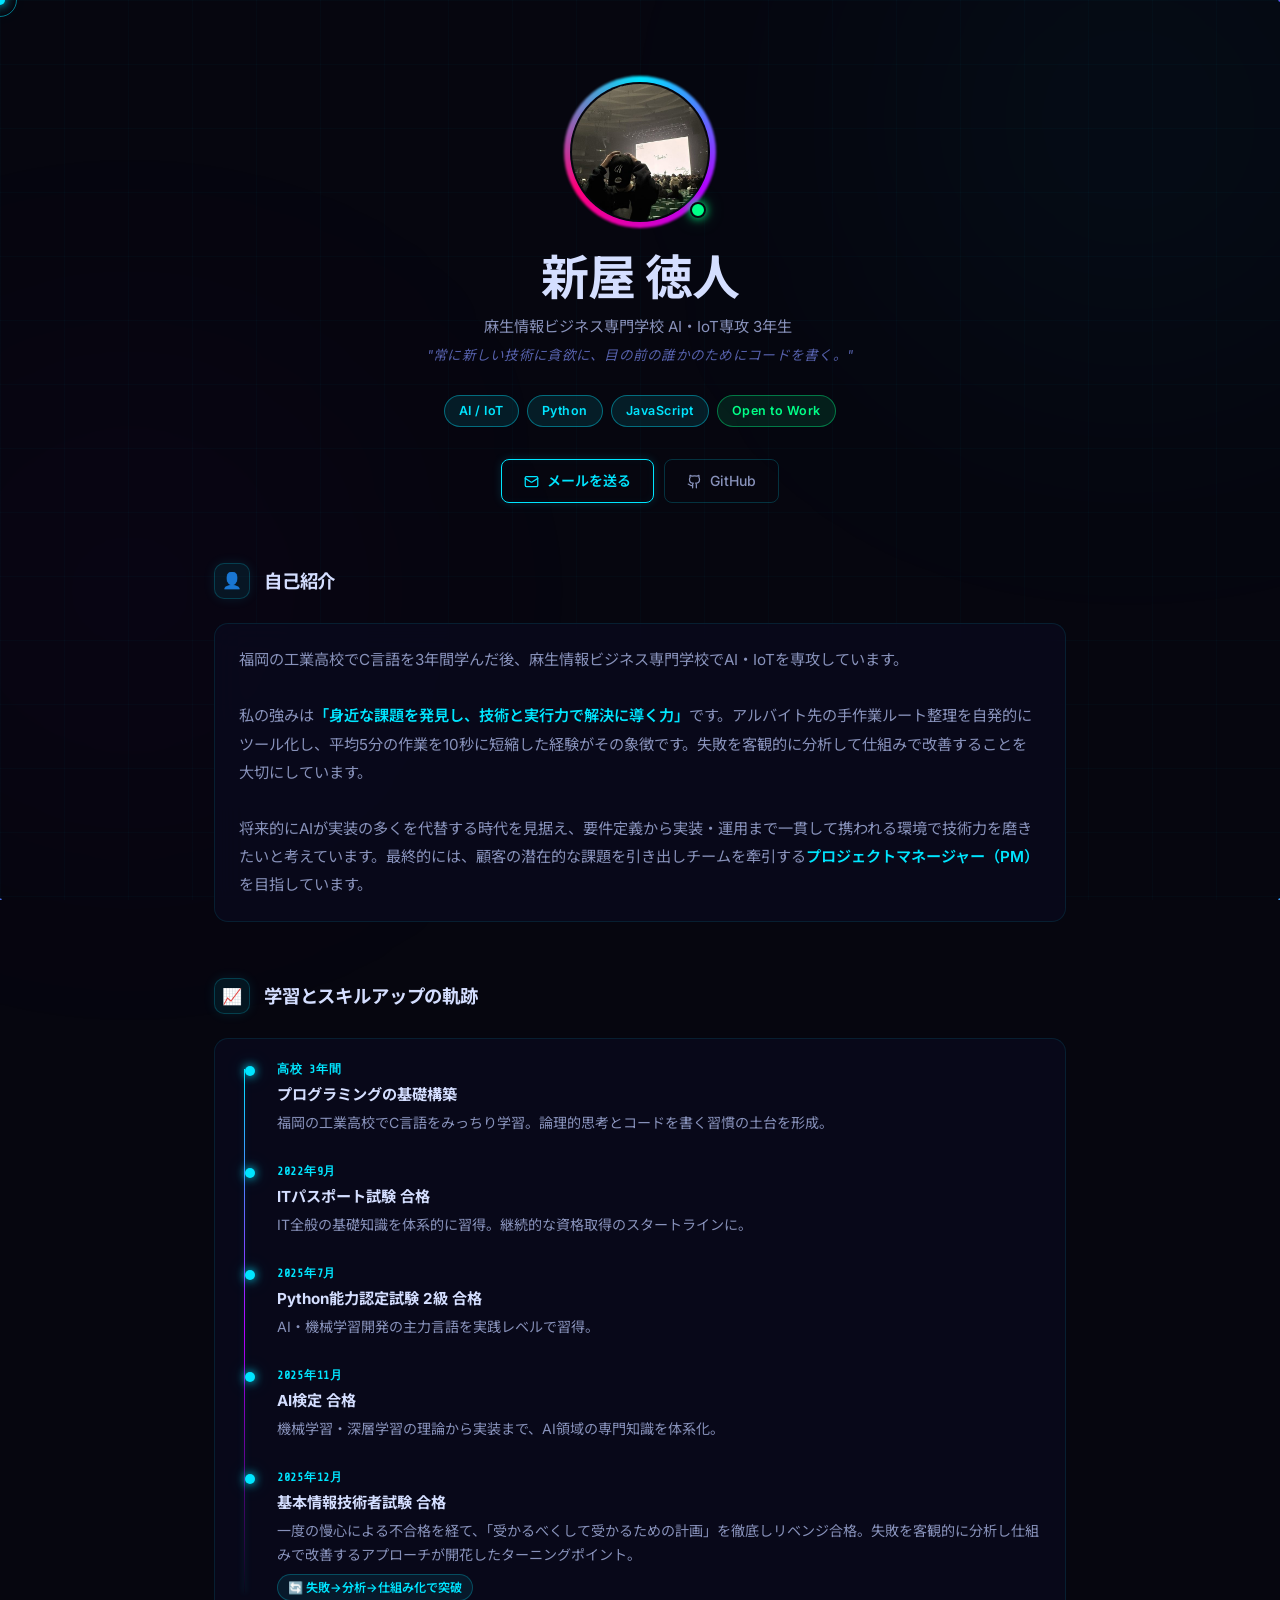
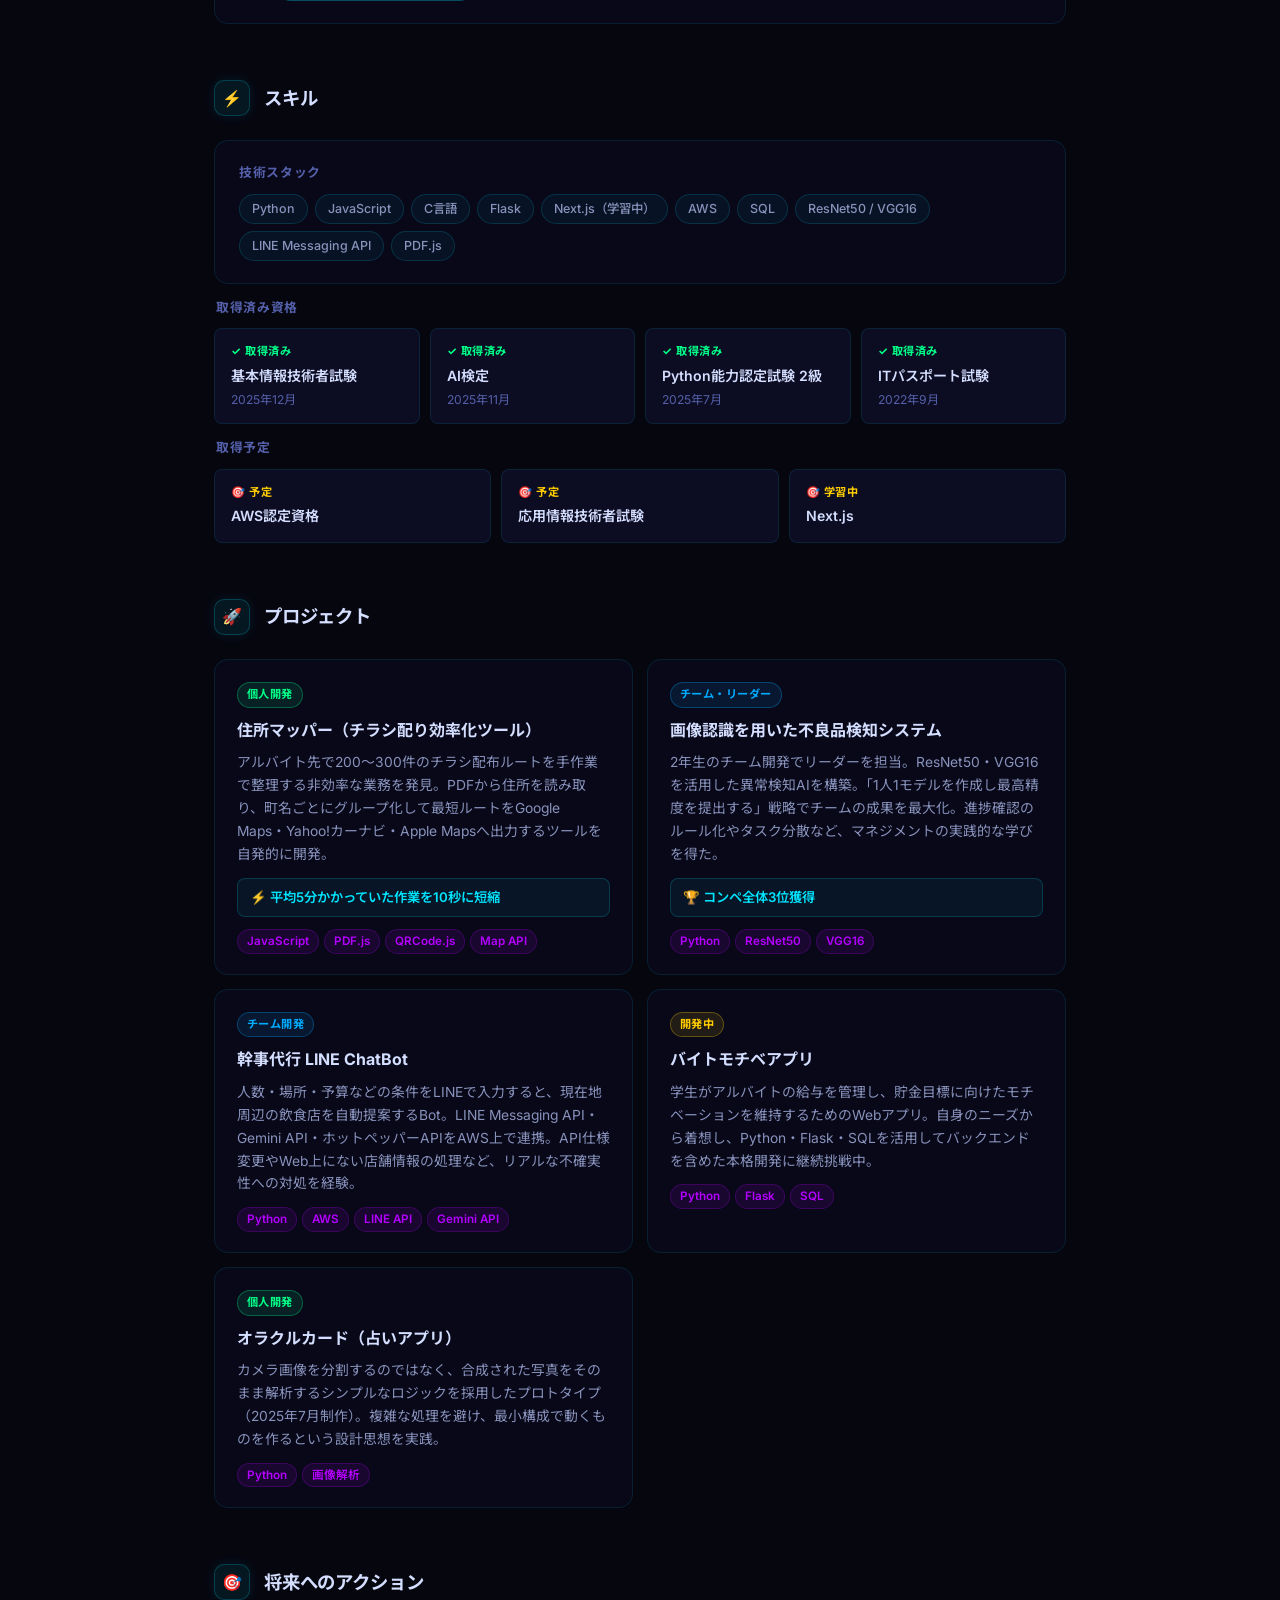
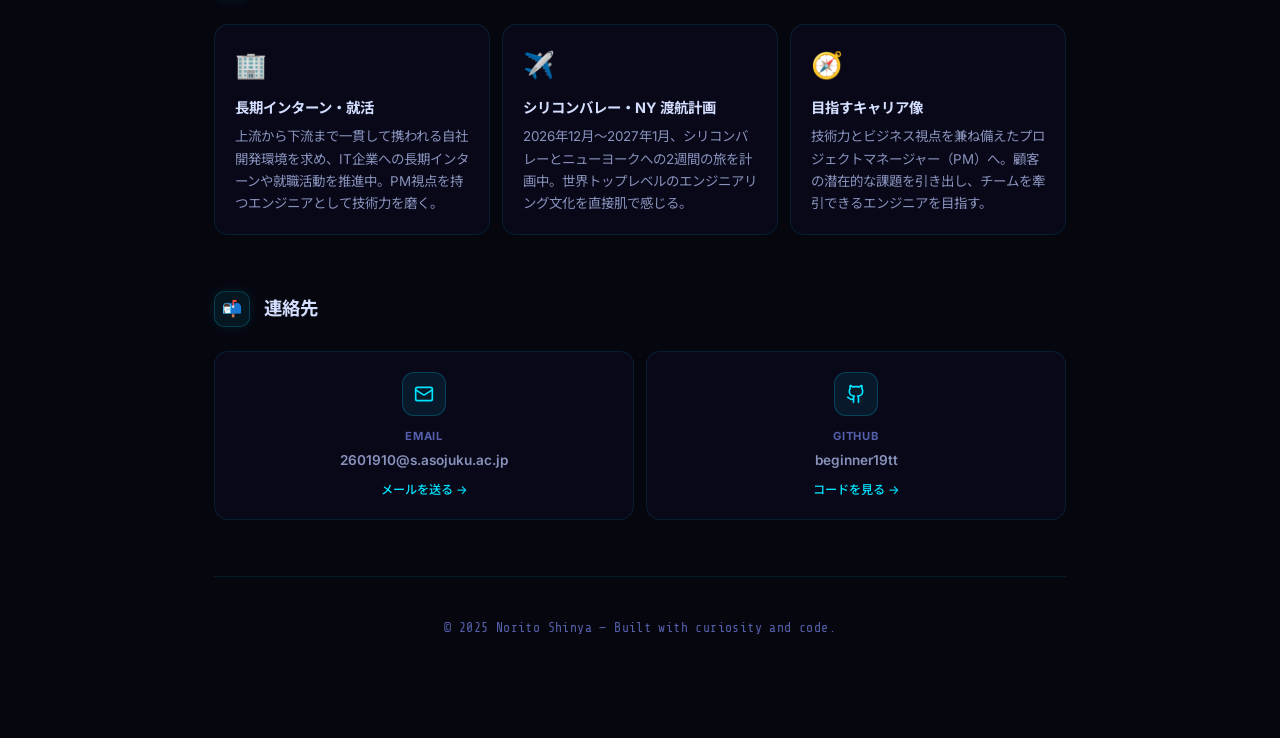
==== commit a0a156eb: "claude開発" ====
--- a/index.html
+++ b/index.html
@@ -6,401 +6,14 @@
     <title>新屋徳人 - Portfolio</title>
     <meta name="description" content="麻生情報ビジネス専門学校 AI・IoT専攻 3年生 新屋徳人のポートフォリオ。身近な課題を技術で解決するエンジニア。">
     <link rel="preconnect" href="https://fonts.googleapis.com">
-    <link href="https://fonts.googleapis.com/css2?family=Inter:wght@300;400;500;600;700&family=Noto+Sans+JP:wght@300;400;500;700&display=swap" rel="stylesheet">
-    <style>
-        :root {
-            --bg:       #f4f4fb;
-            --bg2:      #ffffff;
-            --bg3:      #eeeef8;
-            --border:   rgba(100,80,200,0.1);
-            --border2:  rgba(100,80,200,0.2);
-            --accent:   #6644e8;
-            --accent2:  #7c5cfc;
-            --accent3:  #a78bfa;
-            --green:    #059669;
-            --amber:    #d97706;
-            --red:      #dc2626;
-            --blue:     #2563eb;
-            --text:     #1a1230;
-            --text2:    #4a4470;
-            --text3:    #8880aa;
-            --radius:   14px;
-            --radius-sm: 8px;
-        }
-
-        * { margin:0; padding:0; box-sizing:border-box; }
-
-        html { scroll-behavior: smooth; }
-
-        body {
-            font-family: 'Inter', 'Noto Sans JP', sans-serif;
-            background: var(--bg);
-            color: var(--text);
-            line-height: 1.6;
-            min-height: 100vh;
-        }
-
-        /* ---- スクロールバー ---- */
-        ::-webkit-scrollbar { width: 4px; }
-        ::-webkit-scrollbar-track { background: #e8e8f4; }
-        ::-webkit-scrollbar-thumb { background: var(--accent); border-radius: 2px; }
-
-        /* ---- プログレスバー ---- */
-        .progress {
-            position: fixed; top: 0; left: 0; height: 2px; width: 100%;
-            background: transparent; z-index: 999;
-        }
-        .progress-bar {
-            height: 100%;
-            background: linear-gradient(90deg, var(--accent), var(--accent2), #e879f9);
-            transform: scaleX(0); transform-origin: left;
-            transition: transform 0.1s;
-        }
-
-        /* ---- ノイズオーバーレイ ---- */
-        body::before {
-            content: '';
-            position: fixed; inset: 0; z-index: 0; pointer-events: none;
-            background-image: url("data:image/svg+xml,%3Csvg viewBox='0 0 256 256' xmlns='http://www.w3.org/2000/svg'%3E%3Cfilter id='n'%3E%3CfeTurbulence type='fractalNoise' baseFrequency='0.9' numOctaves='4' stitchTiles='stitch'/%3E%3C/filter%3E%3Crect width='100%25' height='100%25' filter='url(%23n)' opacity='0.03'/%3E%3C/svg%3E");
-            opacity: 0.4;
-        }
-
-        /* ---- グロー背景 ---- */
-        .glow-orb {
-            position: fixed; border-radius: 50%;
-            filter: blur(120px); pointer-events: none; z-index: 0;
-        }
-        .glow-orb-1 {
-            width: 500px; height: 500px;
-            background: radial-gradient(circle, rgba(102,68,232,0.10) 0%, transparent 70%);
-            top: -100px; right: -100px;
-        }
-        .glow-orb-2 {
-            width: 400px; height: 400px;
-            background: radial-gradient(circle, rgba(124,92,252,0.07) 0%, transparent 70%);
-            bottom: 100px; left: -80px;
-        }
-
-        /* ---- メインレイアウト ---- */
-        .wrapper {
-            position: relative; z-index: 1;
-            max-width: 900px; margin: 0 auto; padding: 0 24px 80px;
-        }
-
-        /* ---- ヒーローセクション ---- */
-        .hero {
-            padding: 80px 0 60px;
-            display: flex; flex-direction: column; align-items: center;
-            text-align: center; gap: 0;
-        }
-
-        .avatar-ring {
-            position: relative; margin-bottom: 28px;
-            width: 140px; height: 140px;
-        }
-        .avatar-ring::before {
-            content: '';
-            position: absolute; inset: -3px; border-radius: 50%;
-            background: conic-gradient(from 0deg, var(--accent), #e879f9, var(--accent2), var(--accent));
-            animation: spin-slow 6s linear infinite;
-            z-index: 0;
-        }
-        .avatar-ring::after {
-            content: '';
-            position: absolute; inset: -1px; border-radius: 50%;
-            background: var(--bg); z-index: 1;
-        }
-        .avatar {
-            position: relative; z-index: 2;
-            width: 134px; height: 134px; border-radius: 50%;
-            object-fit: cover; object-position: center top;
-            border: 2px solid var(--bg);
-            display: block; margin: 3px auto 0;
-        }
-
-        .status-dot {
-            position: absolute; bottom: 6px; right: 6px; z-index: 3;
-            width: 16px; height: 16px; border-radius: 50%;
-            background: var(--green); border: 2px solid var(--bg);
-            box-shadow: 0 0 8px var(--green);
-            animation: pulse-dot 2s ease-in-out infinite;
-        }
-
-        .hero-name {
-            font-size: clamp(2rem, 5vw, 3rem);
-            font-weight: 700; letter-spacing: -0.02em;
-            line-height: 1.1; margin-bottom: 10px;
-            background: linear-gradient(135deg, #1a1230 30%, var(--accent));
-            -webkit-background-clip: text; -webkit-text-fill-color: transparent;
-            background-clip: text;
-        }
-        .hero-role {
-            font-size: 0.95em; color: var(--text2); margin-bottom: 6px;
-            font-weight: 400; letter-spacing: 0.01em;
-        }
-        .hero-quote {
-            font-size: 0.85em; color: var(--text3); margin-bottom: 28px;
-            font-style: italic; letter-spacing: 0.02em;
-        }
-        .hero-chips {
-            display: flex; flex-wrap: wrap; gap: 8px;
-            justify-content: center; margin-bottom: 32px;
-        }
-        .chip {
-            padding: 5px 14px; border-radius: 99px;
-            font-size: 0.78em; font-weight: 600; letter-spacing: 0.04em;
-            border: 1px solid var(--border2);
-            background: var(--bg3); color: var(--text2);
-        }
-        .chip.accent { background: rgba(124,92,252,0.15); color: var(--accent2); border-color: rgba(124,92,252,0.3); }
-        .chip.green  { background: rgba(52,211,153,0.12); color: var(--green);   border-color: rgba(52,211,153,0.3); }
-
-        .hero-btns {
-            display: flex; gap: 10px; flex-wrap: wrap; justify-content: center;
-        }
-        .btn-primary {
-            display: inline-flex; align-items: center; gap: 8px;
-            background: var(--accent); color: white;
-            padding: 10px 22px; border-radius: var(--radius-sm);
-            font-size: 0.875em; font-weight: 600; text-decoration: none;
-            transition: all 0.2s ease;
-            box-shadow: 0 0 20px rgba(124,92,252,0.3);
-        }
-        .btn-primary:hover { background: var(--accent2); transform: translateY(-2px); box-shadow: 0 4px 24px rgba(124,92,252,0.45); }
-        .btn-ghost {
-            display: inline-flex; align-items: center; gap: 8px;
-            background: transparent; color: var(--text2);
-            padding: 10px 22px; border-radius: var(--radius-sm);
-            font-size: 0.875em; font-weight: 500; text-decoration: none;
-            border: 1px solid var(--border2);
-            transition: all 0.2s ease;
-        }
-        .btn-ghost:hover { border-color: var(--accent); color: var(--accent2); transform: translateY(-2px); }
-
-        /* ---- セクション共通 ---- */
-        .section { margin-bottom: 56px; }
-
-        .section-header {
-            display: flex; align-items: center; gap: 14px;
-            margin-bottom: 24px;
-        }
-        .section-icon {
-            width: 36px; height: 36px; border-radius: 10px;
-            background: rgba(124,92,252,0.15);
-            border: 1px solid rgba(124,92,252,0.25);
-            display: flex; align-items: center; justify-content: center;
-            font-size: 16px; flex-shrink: 0;
-        }
-        .section-title {
-            font-size: 1.15em; font-weight: 700; color: var(--text);
-            letter-spacing: -0.01em;
-        }
-
-        /* ---- カード ---- */
-        .card {
-            background: var(--bg2); border: 1px solid var(--border);
-            border-radius: var(--radius); padding: 22px 24px;
-            transition: border-color 0.2s, box-shadow 0.2s;
-        }
-        .card:hover { border-color: var(--border2); box-shadow: 0 4px 24px rgba(0,0,0,0.3); }
-
-        /* ---- 自己紹介 ---- */
-        .about-text {
-            font-size: 0.95em; color: var(--text2); line-height: 1.85;
-        }
-        .about-text strong { color: var(--text); font-weight: 600; }
-
-        /* ---- タイムライン ---- */
-        .timeline { position: relative; padding-left: 20px; }
-        .timeline::before {
-            content: ''; position: absolute; left: 5px; top: 8px; bottom: 8px;
-            width: 1px; background: linear-gradient(to bottom, var(--accent), transparent);
-        }
-        .tl-item { position: relative; margin-bottom: 28px; padding-left: 18px; }
-        .tl-item:last-child { margin-bottom: 0; }
-        .tl-dot {
-            position: absolute; left: -14px; top: 5px;
-            width: 10px; height: 10px; border-radius: 50%;
-            background: var(--accent);
-            box-shadow: 0 0 8px rgba(124,92,252,0.6);
-        }
-        .tl-date {
-            font-size: 0.73em; font-weight: 700; color: var(--accent2);
-            letter-spacing: 0.06em; text-transform: uppercase; margin-bottom: 3px;
-        }
-        .tl-title { font-size: 0.95em; font-weight: 700; color: var(--text); margin-bottom: 4px; }
-        .tl-body  { font-size: 0.88em; color: var(--text2); line-height: 1.7; }
-        .tl-badge {
-            display: inline-flex; align-items: center; gap: 5px;
-            margin-top: 7px; padding: 3px 10px; border-radius: 99px;
-            font-size: 0.76em; font-weight: 600;
-            background: rgba(124,92,252,0.12); color: var(--accent2);
-            border: 1px solid rgba(124,92,252,0.25);
-        }
-
-        /* ---- スタックタグ ---- */
-        .tags { display: flex; flex-wrap: wrap; gap: 7px; margin-top: 10px; }
-        .tag {
-            padding: 4px 12px; border-radius: 99px;
-            font-size: 0.78em; font-weight: 500;
-            background: var(--bg3); color: var(--text2);
-            border: 1px solid var(--border2);
-            transition: all 0.15s;
-        }
-        .tag:hover { border-color: var(--accent); color: var(--accent2); }
-
-        /* ---- 資格グリッド ---- */
-        .cert-grid {
-            display: grid; grid-template-columns: repeat(auto-fit, minmax(200px, 1fr));
-            gap: 10px;
-        }
-        .cert-card {
-            background: var(--bg3); border: 1px solid var(--border);
-            border-radius: var(--radius-sm); padding: 14px 16px;
-            transition: all 0.2s;
-        }
-        .cert-card:hover { border-color: var(--green); transform: translateY(-2px); }
-        .cert-status {
-            font-size: 0.7em; font-weight: 700; letter-spacing: 0.05em;
-            color: var(--green); margin-bottom: 4px;
-            display: flex; align-items: center; gap: 4px;
-        }
-        .cert-name  { font-size: 0.88em; font-weight: 600; color: var(--text); }
-        .cert-date  { font-size: 0.76em; color: var(--text3); margin-top: 2px; }
-
-        .cert-card.planned:hover { border-color: var(--amber); }
-        .cert-card.planned .cert-status { color: var(--amber); }
-
-        /* ---- プロジェクト ---- */
-        .proj-grid {
-            display: grid; grid-template-columns: repeat(auto-fit, minmax(280px, 1fr));
-            gap: 14px;
-        }
-        .proj-card {
-            background: var(--bg2); border: 1px solid var(--border);
-            border-radius: var(--radius); padding: 20px 22px;
-            position: relative; overflow: hidden;
-            transition: all 0.25s;
-        }
-        .proj-card::before {
-            content: ''; position: absolute; top: 0; left: 0; right: 0; height: 2px;
-            background: linear-gradient(90deg, var(--accent), #e879f9);
-            opacity: 0; transition: opacity 0.25s;
-        }
-        .proj-card:hover { border-color: var(--border2); transform: translateY(-4px); box-shadow: 0 12px 32px rgba(0,0,0,0.4); }
-        .proj-card:hover::before { opacity: 1; }
-        .proj-badge {
-            display: inline-flex; align-items: center; gap: 5px;
-            font-size: 0.7em; font-weight: 700; letter-spacing: 0.04em;
-            padding: 3px 9px; border-radius: 99px; margin-bottom: 10px;
-        }
-        .badge-solo  { background: rgba(52,211,153,0.1); color: var(--green);  border: 1px solid rgba(52,211,153,0.25); }
-        .badge-team  { background: rgba(96,165,250,0.1); color: var(--blue);   border: 1px solid rgba(96,165,250,0.25); }
-        .badge-wip   { background: rgba(251,191,36,0.1); color: var(--amber);  border: 1px solid rgba(251,191,36,0.25); }
-        .proj-title  { font-size: 1em; font-weight: 700; color: var(--text); margin-bottom: 8px; }
-        .proj-desc   { font-size: 0.865em; color: var(--text2); line-height: 1.65; margin-bottom: 12px; }
-        .proj-result {
-            display: flex; align-items: flex-start; gap: 8px;
-            background: rgba(124,92,252,0.08); border: 1px solid rgba(124,92,252,0.2);
-            border-radius: var(--radius-sm); padding: 8px 12px;
-            font-size: 0.83em; color: var(--accent2); font-weight: 600;
-            margin-bottom: 12px;
-        }
-        .proj-techs { display: flex; flex-wrap: wrap; gap: 5px; }
-        .tech-chip {
-            padding: 2px 9px; border-radius: 99px;
-            font-size: 0.73em; font-weight: 600;
-            background: rgba(124,92,252,0.1); color: var(--accent2);
-            border: 1px solid rgba(124,92,252,0.2);
-        }
-
-        /* ---- ビジョンカード ---- */
-        .vision-grid {
-            display: grid; grid-template-columns: repeat(auto-fit, minmax(220px, 1fr));
-            gap: 12px;
-        }
-        .vision-card {
-            background: var(--bg2); border: 1px solid var(--border);
-            border-radius: var(--radius); padding: 20px;
-            transition: all 0.2s;
-        }
-        .vision-card:hover { border-color: var(--border2); transform: translateY(-3px); }
-        .vision-emoji { font-size: 1.6em; margin-bottom: 10px; }
-        .vision-title { font-size: 0.9em; font-weight: 700; color: var(--text); margin-bottom: 6px; }
-        .vision-body  { font-size: 0.84em; color: var(--text2); line-height: 1.65; }
-
-        /* ---- 連絡先 ---- */
-        .contact-grid {
-            display: grid; grid-template-columns: repeat(auto-fit, minmax(200px, 1fr));
-            gap: 12px;
-        }
-        .contact-card {
-            background: var(--bg2); border: 1px solid var(--border);
-            border-radius: var(--radius); padding: 20px;
-            text-decoration: none; color: inherit;
-            display: flex; flex-direction: column; align-items: center; text-align: center;
-            transition: all 0.2s; position: relative; overflow: hidden;
-        }
-        .contact-card::before {
-            content: ''; position: absolute; inset: 0;
-            background: linear-gradient(135deg, rgba(124,92,252,0.08), rgba(232,121,249,0.06));
-            opacity: 0; transition: opacity 0.2s;
-        }
-        .contact-card:hover { border-color: rgba(124,92,252,0.4); transform: translateY(-4px); box-shadow: 0 8px 24px rgba(0,0,0,0.3); }
-        .contact-card:hover::before { opacity: 1; }
-        .contact-icon-wrap {
-            position: relative; z-index: 1;
-            width: 44px; height: 44px; border-radius: 12px;
-            background: rgba(124,92,252,0.12); border: 1px solid rgba(124,92,252,0.2);
-            display: flex; align-items: center; justify-content: center;
-            margin-bottom: 12px; color: var(--accent2);
-            transition: all 0.2s;
-        }
-        .contact-card:hover .contact-icon-wrap { background: rgba(124,92,252,0.2); }
-        .contact-label { position: relative; z-index: 1; font-size: 0.7em; font-weight: 700; letter-spacing: 0.08em; text-transform: uppercase; color: var(--text3); margin-bottom: 4px; }
-        .contact-val   { position: relative; z-index: 1; font-size: 0.85em; font-weight: 600; color: var(--text2); margin-bottom: 8px; word-break: break-all; }
-        .contact-cta   { position: relative; z-index: 1; font-size: 0.76em; color: var(--accent2); font-weight: 500; }
-        .contact-card:hover .contact-label,
-        .contact-card:hover .contact-val,
-        .contact-card:hover .contact-cta { color: var(--accent2); }
-        .contact-card:hover .contact-val { color: var(--text); }
-
-        /* ---- フッター ---- */
-        .footer {
-            text-align: center; padding: 32px 0 0;
-            border-top: 1px solid var(--border);
-            font-size: 0.8em; color: var(--text3);
-        }
-
-        /* ---- アニメーション ---- */
-        @keyframes spin-slow { to { transform: rotate(360deg); } }
-        @keyframes pulse-dot {
-            0%,100% { box-shadow: 0 0 6px var(--green); }
-            50%      { box-shadow: 0 0 14px var(--green), 0 0 28px rgba(52,211,153,0.4); }
-        }
-        @keyframes fadeUp {
-            from { opacity:0; transform: translateY(24px); }
-            to   { opacity:1; transform: translateY(0); }
-        }
-
-        .fade-up { opacity:0; transform: translateY(24px); transition: opacity 0.55s ease, transform 0.55s ease; }
-        .fade-up.visible { opacity:1; transform: translateY(0); }
-
-        /* ---- レスポンシブ ---- */
-        @media (max-width: 640px) {
-            .wrapper { padding: 0 16px 60px; }
-            .hero { padding: 60px 0 40px; }
-            .proj-grid { grid-template-columns: 1fr; }
-            .vision-grid { grid-template-columns: 1fr; }
-            .cert-grid { grid-template-columns: 1fr 1fr; }
-        }
-        @media (prefers-reduced-motion: reduce) {
-            *, *::before, *::after { animation: none !important; transition-duration: 0.01ms !important; }
-        }
-    </style>
+    <link href="https://fonts.googleapis.com/css2?family=Inter:wght@300;400;500;600;700&family=Noto+Sans+JP:wght@300;400;500;700&family=Share+Tech+Mono&display=swap" rel="stylesheet">
+    <link rel="stylesheet" href="style.css">
 </head>
 <body>
 
+<canvas id="particle-canvas"></canvas>
+<div class="cursor"></div>
+<div class="cursor-ring"></div>
 <div class="progress"><div class="progress-bar" id="pbar"></div></div>
 <div class="glow-orb glow-orb-1"></div>
 <div class="glow-orb glow-orb-2"></div>
@@ -414,8 +27,10 @@
             <div class="status-dot"></div>
         </div>
         <h1 class="hero-name">新屋 徳人</h1>
-        <p class="hero-role">麻生情報ビジネス専門学校 AI・IoT専攻 3年生</p>
-        <p class="hero-quote">"常に新しい技術に貪欲に、目の前の誰かのためにコードを書く。"</p>
+        <div class="hero-role-wrap">
+            <span class="hero-role" data-text="麻生情報ビジネス専門学校 AI・IoT専攻 3年生">麻生情報ビジネス専門学校 AI・IoT専攻 3年生</span>
+        </div>
+        <p class="hero-quote">&quot;常に新しい技術に貪欲に、目の前の誰かのためにコードを書く。&quot;</p>
         <div class="hero-chips">
             <span class="chip accent">AI / IoT</span>
             <span class="chip accent">Python</span>
@@ -561,6 +176,7 @@
         </div>
         <div class="proj-grid">
             <div class="proj-card">
+                <div class="scan-line"></div>
                 <span class="proj-badge badge-solo">個人開発</span>
                 <div class="proj-title">住所マッパー（チラシ配り効率化ツール）</div>
                 <div class="proj-desc">アルバイト先で200〜300件のチラシ配布ルートを手作業で整理する非効率な業務を発見。PDFから住所を読み取り、町名ごとにグループ化して最短ルートをGoogle Maps・Yahoo!カーナビ・Apple Mapsへ出力するツールを自発的に開発。</div>
@@ -573,6 +189,7 @@
                 </div>
             </div>
             <div class="proj-card">
+                <div class="scan-line"></div>
                 <span class="proj-badge badge-team">チーム・リーダー</span>
                 <div class="proj-title">画像認識を用いた不良品検知システム</div>
                 <div class="proj-desc">2年生のチーム開発でリーダーを担当。ResNet50・VGG16を活用した異常検知AIを構築。「1人1モデルを作成し最高精度を提出する」戦略でチームの成果を最大化。進捗確認のルール化やタスク分散など、マネジメントの実践的な学びを得た。</div>
@@ -584,6 +201,7 @@
                 </div>
             </div>
             <div class="proj-card">
+                <div class="scan-line"></div>
                 <span class="proj-badge badge-team">チーム開発</span>
                 <div class="proj-title">幹事代行 LINE ChatBot</div>
                 <div class="proj-desc">人数・場所・予算などの条件をLINEで入力すると、現在地周辺の飲食店を自動提案するBot。LINE Messaging API・Gemini API・ホットペッパーAPIをAWS上で連携。API仕様変更やWeb上にない店舗情報の処理など、リアルな不確実性への対処を経験。</div>
@@ -595,6 +213,7 @@
                 </div>
             </div>
             <div class="proj-card">
+                <div class="scan-line"></div>
                 <span class="proj-badge badge-wip">開発中</span>
                 <div class="proj-title">バイトモチベアプリ</div>
                 <div class="proj-desc">学生がアルバイトの給与を管理し、貯金目標に向けたモチベーションを維持するためのWebアプリ。自身のニーズから着想し、Python・Flask・SQLを活用してバックエンドを含めた本格開発に継続挑戦中。</div>
@@ -605,6 +224,7 @@
                 </div>
             </div>
             <div class="proj-card">
+                <div class="scan-line"></div>
                 <span class="proj-badge badge-solo">個人開発</span>
                 <div class="proj-title">オラクルカード（占いアプリ）</div>
                 <div class="proj-desc">カメラ画像を分割するのではなく、合成された写真をそのまま解析するシンプルなロジックを採用したプロトタイプ（2025年7月制作）。複雑な処理を避け、最小構成で動くものを作るという設計思想を実践。</div>
@@ -668,24 +288,11 @@
     </section>
 
     <footer class="footer fade-up">
-        <p>© 2025 Norito Shinya — Built with curiosity and code.</p>
+        <p>&copy; 2025 Norito Shinya &mdash; Built with curiosity and code.</p>
     </footer>
 
 </div>
 
-<script>
-    // スクロールプログレスバー
-    window.addEventListener('scroll', () => {
-        const pct = window.scrollY / (document.documentElement.scrollHeight - window.innerHeight);
-        document.getElementById('pbar').style.transform = 'scaleX(' + pct + ')';
-    });
-
-    // スクロールイン
-    const io = new IntersectionObserver(entries => {
-        entries.forEach(e => { if (e.isIntersecting) e.target.classList.add('visible'); });
-    }, { threshold: 0.07, rootMargin: '0px 0px -30px 0px' });
-
-    document.querySelectorAll('.fade-up').forEach(el => io.observe(el));
-</script>
+<script src="script.js"></script>
 </body>
-</html>+</html>
--- a/style.css
+++ b/style.css
@@ -0,0 +1,592 @@
+/* ============================================================
+   style.css — Futuristic Student Portfolio
+   ============================================================ */
+
+@import url('https://fonts.googleapis.com/css2?family=Inter:wght@300;400;500;600;700&family=Noto+Sans+JP:wght@300;400;500;700&family=Share+Tech+Mono&display=swap');
+
+:root {
+  --bg:      #06060f;
+  --bg2:     rgba(10, 10, 28, 0.88);
+  --bg3:     rgba(15, 15, 42, 0.75);
+  --border:  rgba(0, 229, 255, 0.1);
+  --border2: rgba(0, 229, 255, 0.35);
+  --accent:  #00e5ff;
+  --accent2: #b400ff;
+  --accent3: #ff007a;
+  --green:   #00ff88;
+  --amber:   #ffcc00;
+  --red:     #ff3366;
+  --blue:    #00aaff;
+  --text:    #d4deff;
+  --text2:   #8892bb;
+  --text3:   #5560aa;
+  --radius:    14px;
+  --radius-sm: 8px;
+}
+
+* { margin: 0; padding: 0; box-sizing: border-box; }
+html { scroll-behavior: smooth; }
+
+body {
+  font-family: 'Inter', 'Noto Sans JP', sans-serif;
+  background: var(--bg);
+  color: var(--text);
+  line-height: 1.6;
+  min-height: 100vh;
+  cursor: none;
+}
+
+/* ---- Custom Cursor ---- */
+.cursor {
+  position: fixed;
+  width: 10px; height: 10px;
+  background: var(--accent);
+  border-radius: 50%;
+  pointer-events: none;
+  z-index: 9999;
+  transform: translate(-50%, -50%);
+  box-shadow: 0 0 10px var(--accent), 0 0 20px rgba(0,229,255,0.4);
+  transition: opacity 0.2s;
+}
+.cursor-ring {
+  position: fixed;
+  width: 34px; height: 34px;
+  border: 1px solid rgba(0,229,255,0.5);
+  border-radius: 50%;
+  pointer-events: none;
+  z-index: 9998;
+  transform: translate(-50%, -50%);
+  transition: width 0.2s, height 0.2s, border-color 0.2s;
+}
+.cursor-ring.hovering {
+  width: 50px; height: 50px;
+  border-color: var(--accent2);
+  box-shadow: 0 0 14px rgba(180,0,255,0.3);
+}
+
+/* ---- Particle Canvas ---- */
+#particle-canvas {
+  position: fixed;
+  inset: 0; z-index: 0;
+  pointer-events: none;
+}
+
+/* ---- Scrollbar ---- */
+::-webkit-scrollbar { width: 4px; }
+::-webkit-scrollbar-track { background: #040408; }
+::-webkit-scrollbar-thumb {
+  background: linear-gradient(var(--accent), var(--accent2));
+  border-radius: 2px;
+}
+
+/* ---- Progress Bar ---- */
+.progress {
+  position: fixed; top: 0; left: 0; height: 2px; width: 100%; z-index: 9997;
+}
+.progress-bar {
+  height: 100%;
+  background: linear-gradient(90deg, var(--accent), var(--accent2), var(--accent3));
+  transform: scaleX(0); transform-origin: left;
+  transition: transform 0.08s linear;
+  box-shadow: 0 0 8px var(--accent);
+}
+
+/* ---- Grid Background ---- */
+body::before {
+  content: '';
+  position: fixed; inset: 0; z-index: 0; pointer-events: none;
+  background-image:
+    linear-gradient(rgba(0,229,255,0.025) 1px, transparent 1px),
+    linear-gradient(90deg, rgba(0,229,255,0.025) 1px, transparent 1px);
+  background-size: 64px 64px;
+}
+
+/* ---- Glow Orbs ---- */
+.glow-orb {
+  position: fixed; border-radius: 50%;
+  filter: blur(150px); pointer-events: none; z-index: 0;
+}
+.glow-orb-1 {
+  width: 600px; height: 600px;
+  background: radial-gradient(circle, rgba(0,229,255,0.09) 0%, transparent 70%);
+  top: -180px; right: -150px;
+  animation: orb-drift 14s ease-in-out infinite alternate;
+}
+.glow-orb-2 {
+  width: 500px; height: 500px;
+  background: radial-gradient(circle, rgba(180,0,255,0.08) 0%, transparent 70%);
+  bottom: 60px; left: -120px;
+  animation: orb-drift 10s ease-in-out infinite alternate-reverse;
+}
+
+/* ---- Main Layout ---- */
+.wrapper {
+  position: relative; z-index: 1;
+  max-width: 900px; margin: 0 auto; padding: 0 24px 80px;
+}
+
+/* ---- Hero Section ---- */
+.hero {
+  padding: 80px 0 60px;
+  display: flex; flex-direction: column; align-items: center;
+  text-align: center; gap: 0;
+}
+
+.avatar-ring {
+  position: relative; margin-bottom: 28px;
+  width: 144px; height: 144px;
+}
+.avatar-ring::before {
+  content: '';
+  position: absolute; inset: -4px; border-radius: 50%;
+  background: conic-gradient(from 0deg, var(--accent), var(--accent2), var(--accent3), var(--accent));
+  animation: spin-slow 4s linear infinite;
+  z-index: 0;
+  filter: blur(1px);
+}
+.avatar-ring::after {
+  content: '';
+  position: absolute; inset: 2px; border-radius: 50%;
+  background: var(--bg); z-index: 1;
+}
+.avatar {
+  position: relative; z-index: 2;
+  width: 136px; height: 136px; border-radius: 50%;
+  object-fit: cover; object-position: center top;
+  display: block; margin: 4px auto 0;
+  animation: float 6s ease-in-out infinite;
+}
+
+.status-dot {
+  position: absolute; bottom: 6px; right: 6px; z-index: 3;
+  width: 16px; height: 16px; border-radius: 50%;
+  background: var(--green); border: 2px solid var(--bg);
+  box-shadow: 0 0 10px var(--green), 0 0 20px rgba(0,255,136,0.3);
+  animation: pulse-dot 2s ease-in-out infinite;
+}
+
+/* ---- Hero Name with Glitch ---- */
+.hero-name {
+  font-size: clamp(2rem, 5vw, 3rem);
+  font-weight: 700; letter-spacing: -0.02em;
+  line-height: 1.1; margin-bottom: 10px;
+  color: var(--text);
+  position: relative;
+  display: inline-block;
+}
+.hero-name::before,
+.hero-name::after {
+  content: attr(data-text);
+  position: absolute; left: 0; top: 0; width: 100%;
+  opacity: 0;
+}
+.hero-name.glitching::before {
+  opacity: 1;
+  color: var(--accent);
+  animation: glitch-1 0.25s steps(2) forwards;
+  clip-path: polygon(0 15%, 100% 15%, 100% 40%, 0 40%);
+}
+.hero-name.glitching::after {
+  opacity: 1;
+  color: var(--accent2);
+  animation: glitch-2 0.25s steps(2) forwards;
+  clip-path: polygon(0 55%, 100% 55%, 100% 80%, 0 80%);
+}
+
+/* ---- Typewriter ---- */
+.hero-role-wrap {
+  font-size: 0.95em; color: var(--text2); margin-bottom: 6px;
+  min-height: 1.5em; font-weight: 400;
+}
+.hero-role {
+  display: inline;
+  border-right: 2px solid var(--accent);
+  padding-right: 2px;
+  animation: blink-cursor 0.75s step-end infinite;
+}
+.typewriter-done .hero-role {
+  border-right-color: transparent;
+  animation: none;
+}
+
+.hero-quote {
+  font-size: 0.85em; color: var(--text3); margin-bottom: 28px;
+  font-style: italic; letter-spacing: 0.02em;
+  opacity: 0; animation: fade-in 1s 1.8s ease forwards;
+}
+.hero-chips {
+  display: flex; flex-wrap: wrap; gap: 8px;
+  justify-content: center; margin-bottom: 32px;
+  opacity: 0; animation: fade-in 1s 2s ease forwards;
+}
+.chip {
+  padding: 5px 14px; border-radius: 99px;
+  font-size: 0.78em; font-weight: 600; letter-spacing: 0.04em;
+  border: 1px solid var(--border2);
+  background: rgba(0,229,255,0.06); color: var(--text2);
+  transition: all 0.2s;
+}
+.chip:hover { background: rgba(0,229,255,0.12); color: var(--accent); }
+.chip.accent { background: rgba(0,229,255,0.1); color: var(--accent); border-color: rgba(0,229,255,0.4); }
+.chip.green  { background: rgba(0,255,136,0.1); color: var(--green);  border-color: rgba(0,255,136,0.4); }
+
+.hero-btns {
+  display: flex; gap: 10px; flex-wrap: wrap; justify-content: center;
+  opacity: 0; animation: fade-in 1s 2.2s ease forwards;
+}
+.btn-primary {
+  display: inline-flex; align-items: center; gap: 8px;
+  background: transparent; color: var(--accent);
+  padding: 10px 22px; border-radius: var(--radius-sm);
+  font-size: 0.875em; font-weight: 600; text-decoration: none;
+  border: 1px solid var(--accent);
+  transition: all 0.25s;
+  box-shadow: 0 0 10px rgba(0,229,255,0.15), inset 0 0 10px rgba(0,229,255,0.04);
+  position: relative; overflow: hidden;
+}
+.btn-primary::before {
+  content: '';
+  position: absolute; inset: 0;
+  background: var(--accent);
+  transform: scaleX(0); transform-origin: left;
+  transition: transform 0.25s;
+  z-index: -1;
+}
+.btn-primary:hover { color: var(--bg); box-shadow: 0 0 22px rgba(0,229,255,0.5); }
+.btn-primary:hover::before { transform: scaleX(1); }
+
+.btn-ghost {
+  display: inline-flex; align-items: center; gap: 8px;
+  background: transparent; color: var(--text2);
+  padding: 10px 22px; border-radius: var(--radius-sm);
+  font-size: 0.875em; font-weight: 500; text-decoration: none;
+  border: 1px solid rgba(0,229,255,0.2);
+  transition: all 0.25s;
+}
+.btn-ghost:hover {
+  border-color: var(--accent2); color: var(--accent2);
+  box-shadow: 0 0 16px rgba(180,0,255,0.25);
+}
+
+/* ---- Section Common ---- */
+.section { margin-bottom: 56px; }
+
+/* ---- Fade-up ---- */
+.fade-up {
+  opacity: 0;
+  transform: translateY(36px);
+  transition: opacity 0.7s cubic-bezier(0.16,1,0.3,1),
+              transform 0.7s cubic-bezier(0.16,1,0.3,1);
+}
+.fade-up.visible { opacity: 1; transform: translateY(0); }
+
+.section-header {
+  display: flex; align-items: center; gap: 14px;
+  margin-bottom: 24px;
+}
+.section-icon {
+  width: 36px; height: 36px; border-radius: 10px;
+  background: rgba(0,229,255,0.08);
+  border: 1px solid rgba(0,229,255,0.2);
+  display: flex; align-items: center; justify-content: center;
+  font-size: 16px; flex-shrink: 0;
+  box-shadow: 0 0 12px rgba(0,229,255,0.1);
+}
+.section-title {
+  font-size: 1.15em; font-weight: 700; color: var(--text);
+  letter-spacing: -0.01em;
+}
+
+/* ---- Cards (Glassmorphism) ---- */
+.card {
+  background: var(--bg2);
+  border: 1px solid var(--border);
+  border-radius: var(--radius); padding: 22px 24px;
+  backdrop-filter: blur(16px);
+  -webkit-backdrop-filter: blur(16px);
+  transition: border-color 0.3s, box-shadow 0.3s;
+  position: relative; overflow: hidden;
+}
+.card::after {
+  content: '';
+  position: absolute;
+  top: 0; left: -100%;
+  width: 50%; height: 100%;
+  background: linear-gradient(90deg, transparent, rgba(0,229,255,0.04), transparent);
+  transition: left 0.55s ease;
+  pointer-events: none;
+}
+.card:hover { border-color: var(--border2); box-shadow: 0 0 28px rgba(0,229,255,0.08), 0 8px 32px rgba(0,0,0,0.5); }
+.card:hover::after { left: 160%; }
+
+/* ---- About ---- */
+.about-text { font-size: 0.95em; color: var(--text2); line-height: 1.85; }
+.about-text strong { color: var(--accent); font-weight: 600; }
+
+/* ---- Timeline ---- */
+.timeline { position: relative; padding-left: 20px; }
+.timeline::before {
+  content: ''; position: absolute; left: 5px; top: 8px; bottom: 8px;
+  width: 1px;
+  background: linear-gradient(to bottom, var(--accent), var(--accent2), transparent);
+  box-shadow: 0 0 6px rgba(0,229,255,0.3);
+}
+.tl-item { position: relative; margin-bottom: 28px; padding-left: 18px; }
+.tl-item:last-child { margin-bottom: 0; }
+.tl-dot {
+  position: absolute; left: -14px; top: 5px;
+  width: 10px; height: 10px; border-radius: 50%;
+  background: var(--accent);
+  box-shadow: 0 0 10px var(--accent), 0 0 20px rgba(0,229,255,0.3);
+  animation: pulse-dot 2s ease-in-out infinite;
+}
+.tl-date {
+  font-size: 0.73em; font-weight: 700; color: var(--accent);
+  letter-spacing: 0.06em; text-transform: uppercase; margin-bottom: 3px;
+  font-family: 'Share Tech Mono', monospace;
+}
+.tl-title { font-size: 0.95em; font-weight: 700; color: var(--text); margin-bottom: 4px; }
+.tl-body  { font-size: 0.88em; color: var(--text2); line-height: 1.7; }
+.tl-badge {
+  display: inline-flex; align-items: center; gap: 5px;
+  margin-top: 7px; padding: 3px 10px; border-radius: 99px;
+  font-size: 0.76em; font-weight: 600;
+  background: rgba(0,229,255,0.08); color: var(--accent);
+  border: 1px solid rgba(0,229,255,0.25);
+}
+
+/* ---- Stack Tags ---- */
+.tags { display: flex; flex-wrap: wrap; gap: 7px; margin-top: 10px; }
+.tag {
+  padding: 4px 12px; border-radius: 99px;
+  font-size: 0.78em; font-weight: 500;
+  background: rgba(0,229,255,0.05); color: var(--text2);
+  border: 1px solid rgba(0,229,255,0.15);
+  transition: all 0.2s;
+}
+.tag:hover { border-color: var(--accent); color: var(--accent); box-shadow: 0 0 10px rgba(0,229,255,0.18); }
+
+/* ---- Cert Grid ---- */
+.cert-grid {
+  display: grid; grid-template-columns: repeat(auto-fit, minmax(200px, 1fr));
+  gap: 10px;
+}
+.cert-card {
+  background: var(--bg3);
+  border: 1px solid var(--border);
+  border-radius: var(--radius-sm); padding: 14px 16px;
+  backdrop-filter: blur(10px);
+  transition: all 0.25s;
+  position: relative; overflow: hidden;
+}
+.cert-card::after {
+  content: '';
+  position: absolute; bottom: 0; left: 0; right: 0; height: 1px;
+  background: linear-gradient(90deg, transparent, var(--green), transparent);
+  transform: scaleX(0); transition: transform 0.3s;
+}
+.cert-card:hover {
+  border-color: var(--green); transform: translateY(-2px);
+  box-shadow: 0 0 18px rgba(0,255,136,0.12);
+}
+.cert-card:hover::after { transform: scaleX(1); }
+
+.cert-status {
+  font-size: 0.7em; font-weight: 700; letter-spacing: 0.05em;
+  color: var(--green); margin-bottom: 4px;
+  display: flex; align-items: center; gap: 4px;
+}
+.cert-name { font-size: 0.88em; font-weight: 600; color: var(--text); }
+.cert-date { font-size: 0.76em; color: var(--text3); margin-top: 2px; }
+
+.cert-card.planned:hover { border-color: var(--amber); box-shadow: 0 0 18px rgba(255,204,0,0.12); }
+.cert-card.planned .cert-status { color: var(--amber); }
+.cert-card.planned::after { background: linear-gradient(90deg, transparent, var(--amber), transparent); }
+
+/* ---- Project Grid ---- */
+.proj-grid {
+  display: grid; grid-template-columns: repeat(auto-fit, minmax(280px, 1fr));
+  gap: 14px;
+}
+.proj-card {
+  background: var(--bg2);
+  border: 1px solid var(--border);
+  border-radius: var(--radius); padding: 20px 22px;
+  backdrop-filter: blur(14px);
+  position: relative; overflow: hidden;
+  transition: all 0.3s;
+}
+.proj-card::before {
+  content: ''; position: absolute; top: 0; left: 0; right: 0; height: 2px;
+  background: linear-gradient(90deg, var(--accent), var(--accent2), var(--accent3));
+  opacity: 0; transition: opacity 0.3s;
+}
+/* Scan-line on hover */
+.proj-card .scan-line {
+  position: absolute; left: 0; right: 0; height: 2px;
+  background: linear-gradient(90deg, transparent, rgba(0,229,255,0.5), transparent);
+  top: -10px; pointer-events: none;
+  opacity: 0; transition: opacity 0.2s;
+}
+.proj-card:hover .scan-line { opacity: 1; animation: scan-line 1.6s linear infinite; }
+
+.proj-card:hover { border-color: var(--border2); transform: translateY(-4px); box-shadow: 0 0 28px rgba(0,229,255,0.1), 0 12px 32px rgba(0,0,0,0.5); }
+.proj-card:hover::before { opacity: 1; }
+
+.proj-badge {
+  display: inline-flex; align-items: center; gap: 5px;
+  font-size: 0.7em; font-weight: 700; letter-spacing: 0.04em;
+  padding: 3px 9px; border-radius: 99px; margin-bottom: 10px;
+}
+.badge-solo { background: rgba(0,255,136,0.1);  color: var(--green);  border: 1px solid rgba(0,255,136,0.3); }
+.badge-team { background: rgba(0,170,255,0.1);  color: var(--blue);   border: 1px solid rgba(0,170,255,0.3); }
+.badge-wip  { background: rgba(255,204,0,0.1);  color: var(--amber);  border: 1px solid rgba(255,204,0,0.3); }
+
+.proj-title { font-size: 1em; font-weight: 700; color: var(--text); margin-bottom: 8px; }
+.proj-desc  { font-size: 0.865em; color: var(--text2); line-height: 1.65; margin-bottom: 12px; }
+.proj-result {
+  display: flex; align-items: flex-start; gap: 8px;
+  background: rgba(0,229,255,0.06);
+  border: 1px solid rgba(0,229,255,0.18);
+  border-radius: var(--radius-sm); padding: 8px 12px;
+  font-size: 0.83em; color: var(--accent); font-weight: 600;
+  margin-bottom: 12px;
+}
+.proj-techs { display: flex; flex-wrap: wrap; gap: 5px; }
+.tech-chip {
+  padding: 2px 9px; border-radius: 99px;
+  font-size: 0.73em; font-weight: 600;
+  background: rgba(180,0,255,0.1); color: var(--accent2);
+  border: 1px solid rgba(180,0,255,0.22);
+}
+
+/* ---- Vision Cards ---- */
+.vision-grid {
+  display: grid; grid-template-columns: repeat(auto-fit, minmax(220px, 1fr));
+  gap: 12px;
+}
+.vision-card {
+  background: var(--bg2);
+  border: 1px solid var(--border);
+  border-radius: var(--radius); padding: 20px;
+  backdrop-filter: blur(14px);
+  transition: all 0.25s; position: relative; overflow: hidden;
+}
+.vision-card::after {
+  content: '';
+  position: absolute; bottom: 0; left: 0; right: 0; height: 1px;
+  background: linear-gradient(90deg, transparent, var(--accent2), transparent);
+  transform: scaleX(0); transition: transform 0.3s;
+}
+.vision-card:hover { border-color: rgba(180,0,255,0.38); transform: translateY(-3px); box-shadow: 0 0 20px rgba(180,0,255,0.1); }
+.vision-card:hover::after { transform: scaleX(1); }
+.vision-emoji { font-size: 1.6em; margin-bottom: 10px; }
+.vision-title { font-size: 0.9em; font-weight: 700; color: var(--text); margin-bottom: 6px; }
+.vision-body  { font-size: 0.84em; color: var(--text2); line-height: 1.65; }
+
+/* ---- Contact ---- */
+.contact-grid {
+  display: grid; grid-template-columns: repeat(auto-fit, minmax(200px, 1fr));
+  gap: 12px;
+}
+.contact-card {
+  background: var(--bg2);
+  border: 1px solid var(--border);
+  border-radius: var(--radius); padding: 20px;
+  text-decoration: none; color: inherit;
+  display: flex; flex-direction: column; align-items: center; text-align: center;
+  transition: all 0.25s; position: relative; overflow: hidden;
+  backdrop-filter: blur(14px);
+}
+.contact-card::before {
+  content: ''; position: absolute; inset: 0;
+  background: linear-gradient(135deg, rgba(0,229,255,0.06), rgba(180,0,255,0.04));
+  opacity: 0; transition: opacity 0.25s;
+}
+.contact-card:hover { border-color: rgba(0,229,255,0.38); transform: translateY(-4px); box-shadow: 0 0 28px rgba(0,229,255,0.1), 0 8px 24px rgba(0,0,0,0.5); }
+.contact-card:hover::before { opacity: 1; }
+
+.contact-icon-wrap {
+  position: relative; z-index: 1;
+  width: 44px; height: 44px; border-radius: 12px;
+  background: rgba(0,229,255,0.08); border: 1px solid rgba(0,229,255,0.22);
+  display: flex; align-items: center; justify-content: center;
+  margin-bottom: 12px; color: var(--accent);
+  transition: all 0.25s;
+}
+.contact-card:hover .contact-icon-wrap { background: rgba(0,229,255,0.16); box-shadow: 0 0 14px rgba(0,229,255,0.25); }
+.contact-label { position: relative; z-index: 1; font-size: 0.7em; font-weight: 700; letter-spacing: 0.08em; text-transform: uppercase; color: var(--text3); margin-bottom: 4px; }
+.contact-val   { position: relative; z-index: 1; font-size: 0.85em; font-weight: 600; color: var(--text2); margin-bottom: 8px; word-break: break-all; }
+.contact-cta   { position: relative; z-index: 1; font-size: 0.76em; color: var(--accent); font-weight: 500; }
+.contact-card:hover .contact-label,
+.contact-card:hover .contact-val { color: var(--text); }
+
+/* ---- Footer ---- */
+.footer {
+  text-align: center; padding: 40px 0 20px;
+  border-top: 1px solid var(--border);
+  margin-top: 20px;
+}
+.footer p {
+  font-size: 0.82em; color: var(--text3); letter-spacing: 0.03em;
+  font-family: 'Share Tech Mono', monospace;
+}
+
+/* ---- Keyframes ---- */
+@keyframes spin-slow {
+  from { transform: rotate(0deg); }
+  to   { transform: rotate(360deg); }
+}
+
+@keyframes pulse-dot {
+  0%, 100% { box-shadow: 0 0 8px var(--green); }
+  50%       { box-shadow: 0 0 16px var(--green), 0 0 28px rgba(0,255,136,0.3); }
+}
+
+@keyframes float {
+  0%, 100% { transform: translateY(0); }
+  50%       { transform: translateY(-6px); }
+}
+
+@keyframes blink-cursor {
+  0%, 100% { border-right-color: var(--accent); }
+  50%       { border-right-color: transparent; }
+}
+
+@keyframes glitch-1 {
+  0%   { transform: translate(3px, 0) skew(1deg); }
+  50%  { transform: translate(-2px, 1px) skew(-1deg); }
+  100% { transform: translate(0, 0) skew(0); }
+}
+
+@keyframes glitch-2 {
+  0%   { transform: translate(-3px, 0) skew(-1deg); }
+  50%  { transform: translate(2px, -1px) skew(1deg); }
+  100% { transform: translate(0, 0) skew(0); }
+}
+
+@keyframes scan-line {
+  from { top: -10px; }
+  to   { top: calc(100% + 10px); }
+}
+
+@keyframes orb-drift {
+  from { transform: translate(0, 0) scale(1); }
+  to   { transform: translate(40px, 24px) scale(1.05); }
+}
+
+@keyframes fade-in {
+  from { opacity: 0; transform: translateY(10px); }
+  to   { opacity: 1; transform: translateY(0); }
+}
+
+/* ---- Responsive ---- */
+@media (max-width: 600px) {
+  body { cursor: auto; }
+  .cursor, .cursor-ring { display: none; }
+  .hero { padding: 60px 0 40px; }
+  .hero-name { font-size: 2rem; }
+  .proj-grid, .vision-grid { grid-template-columns: 1fr; }
+  .cert-grid { grid-template-columns: repeat(2, 1fr); }
+  .contact-grid { grid-template-columns: 1fr; }
+}
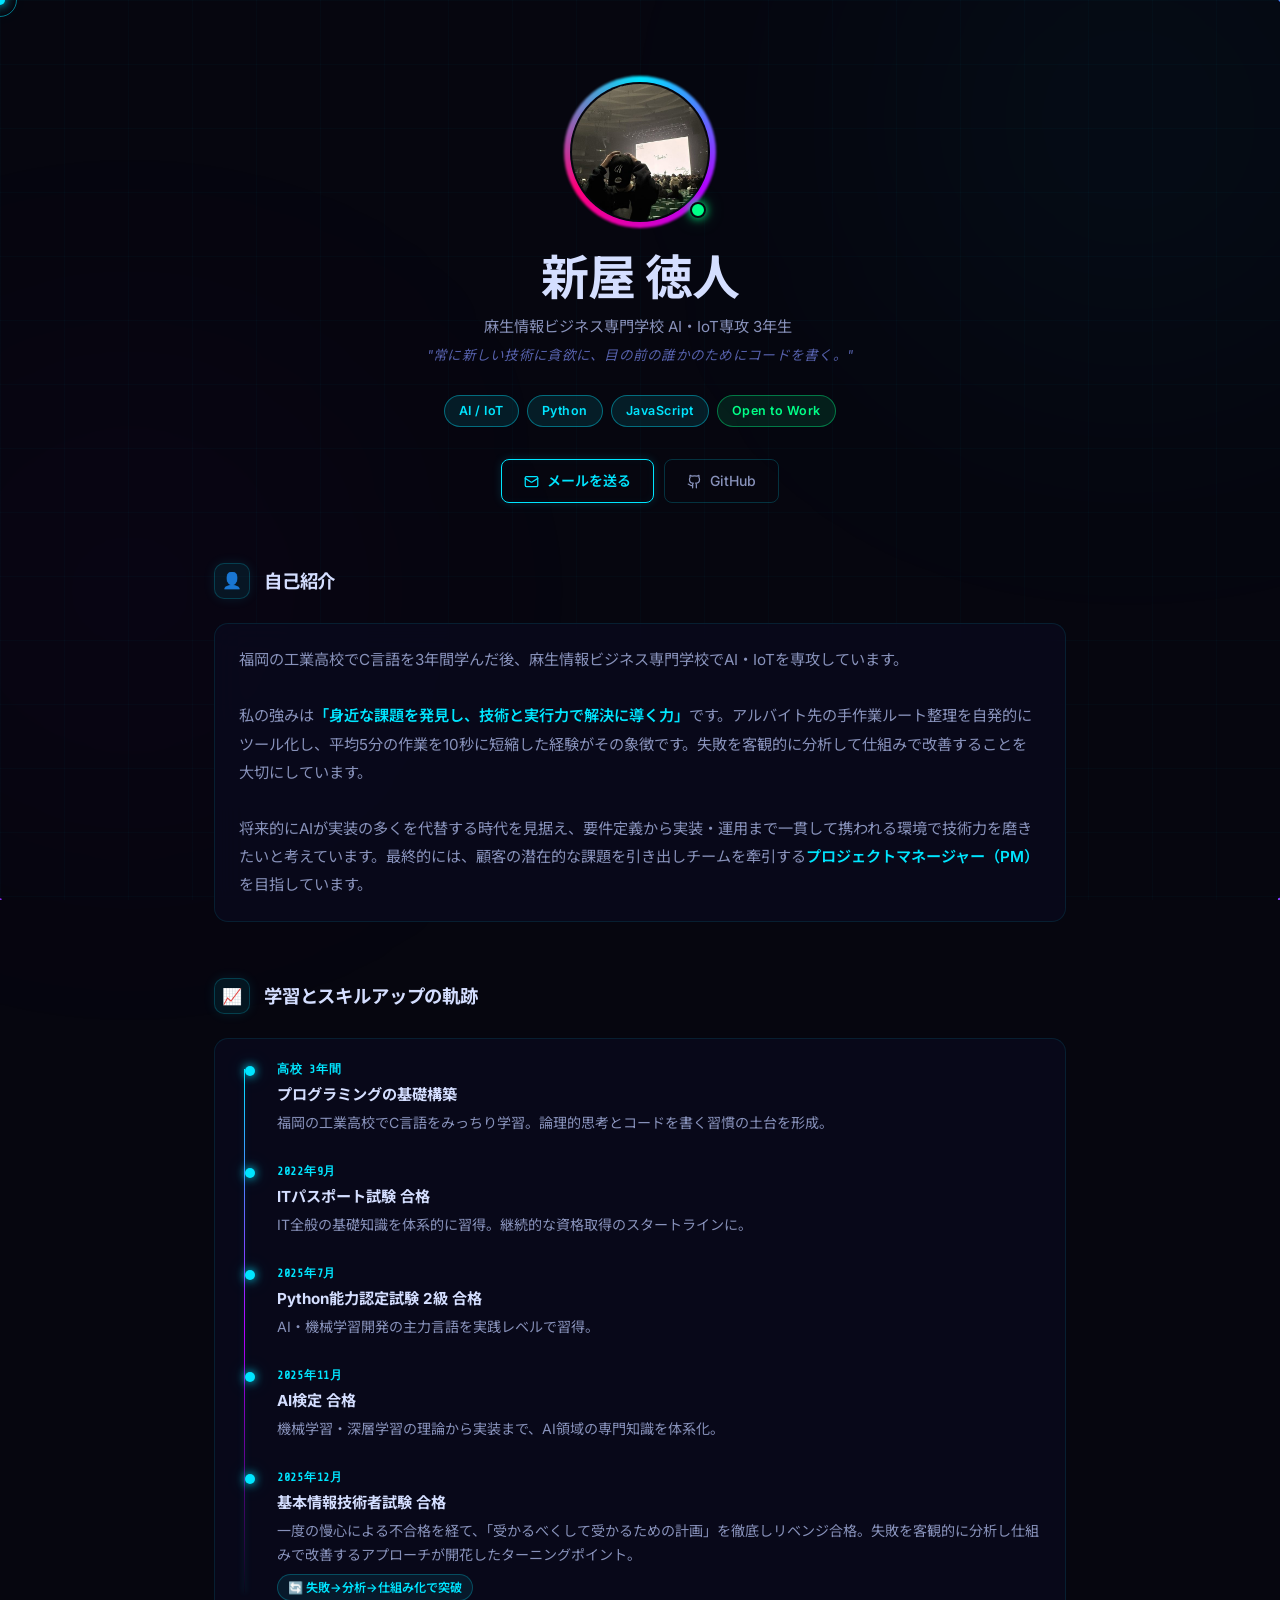
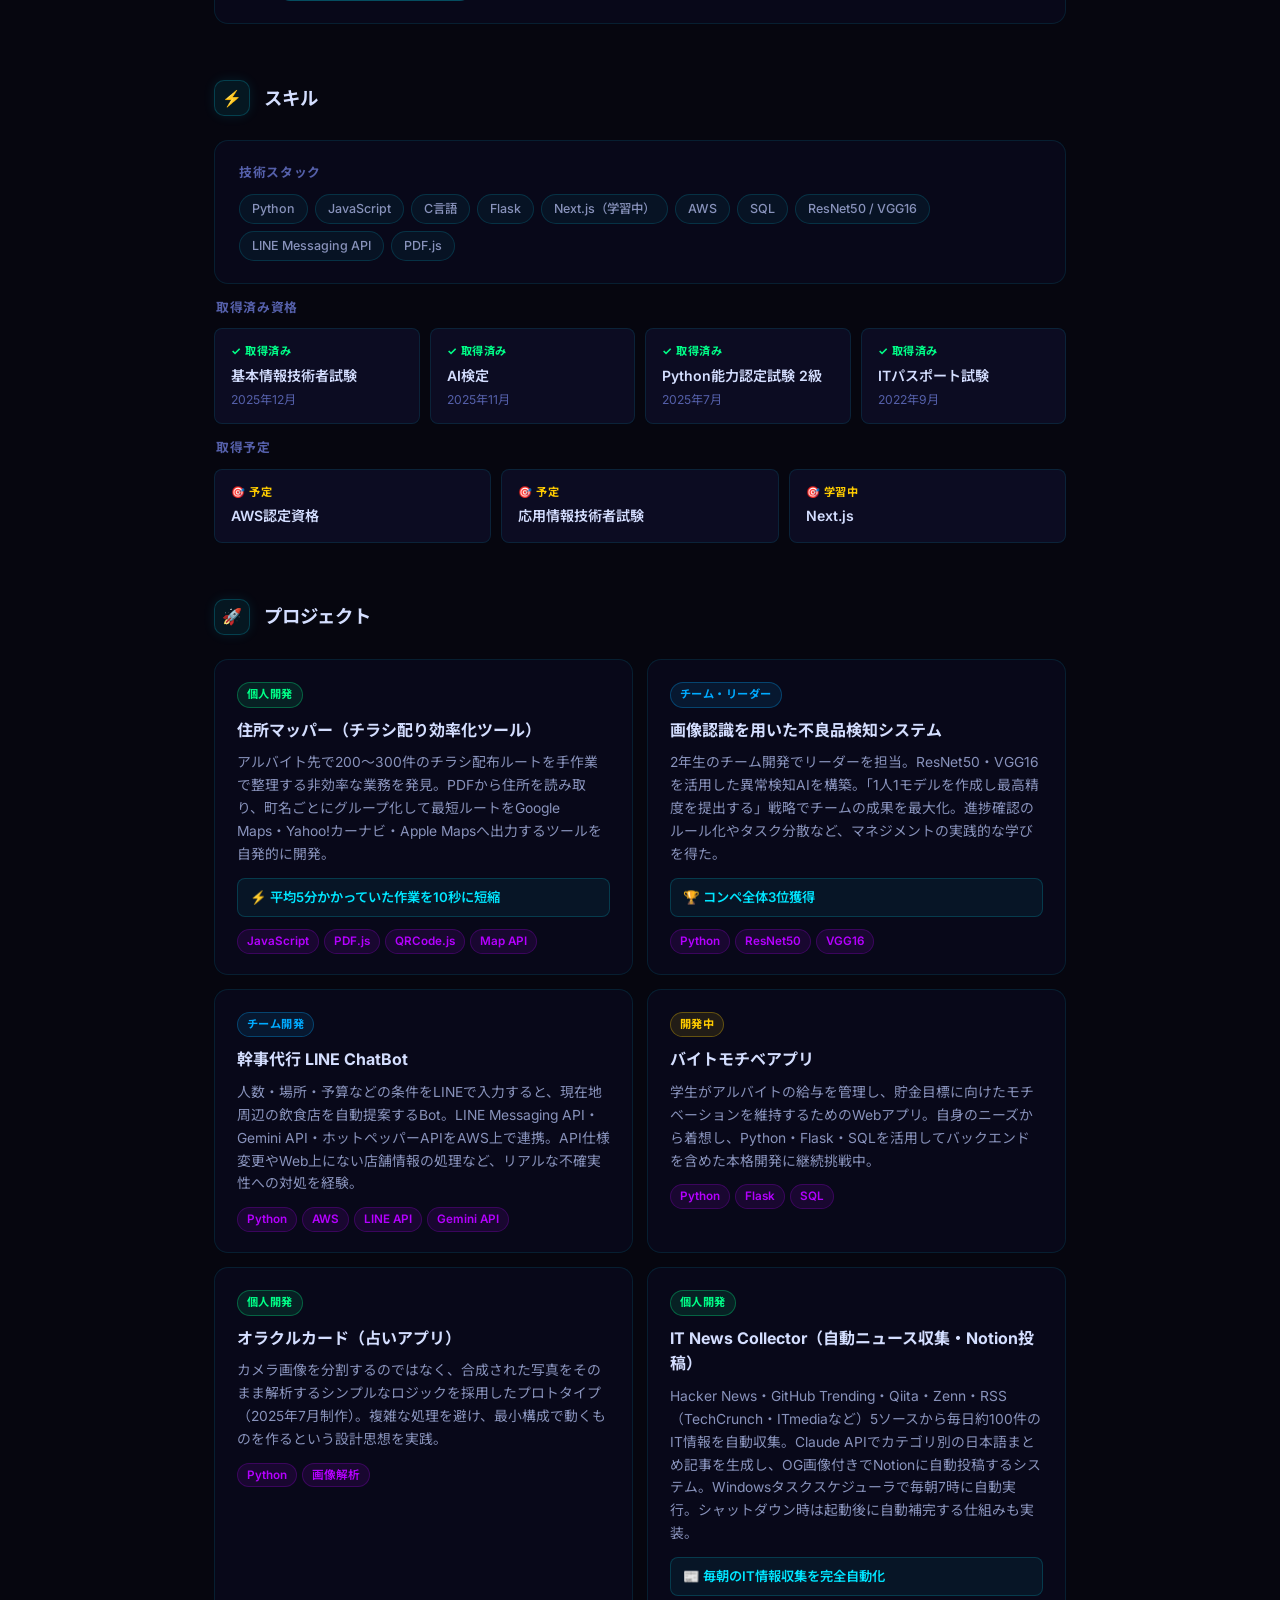
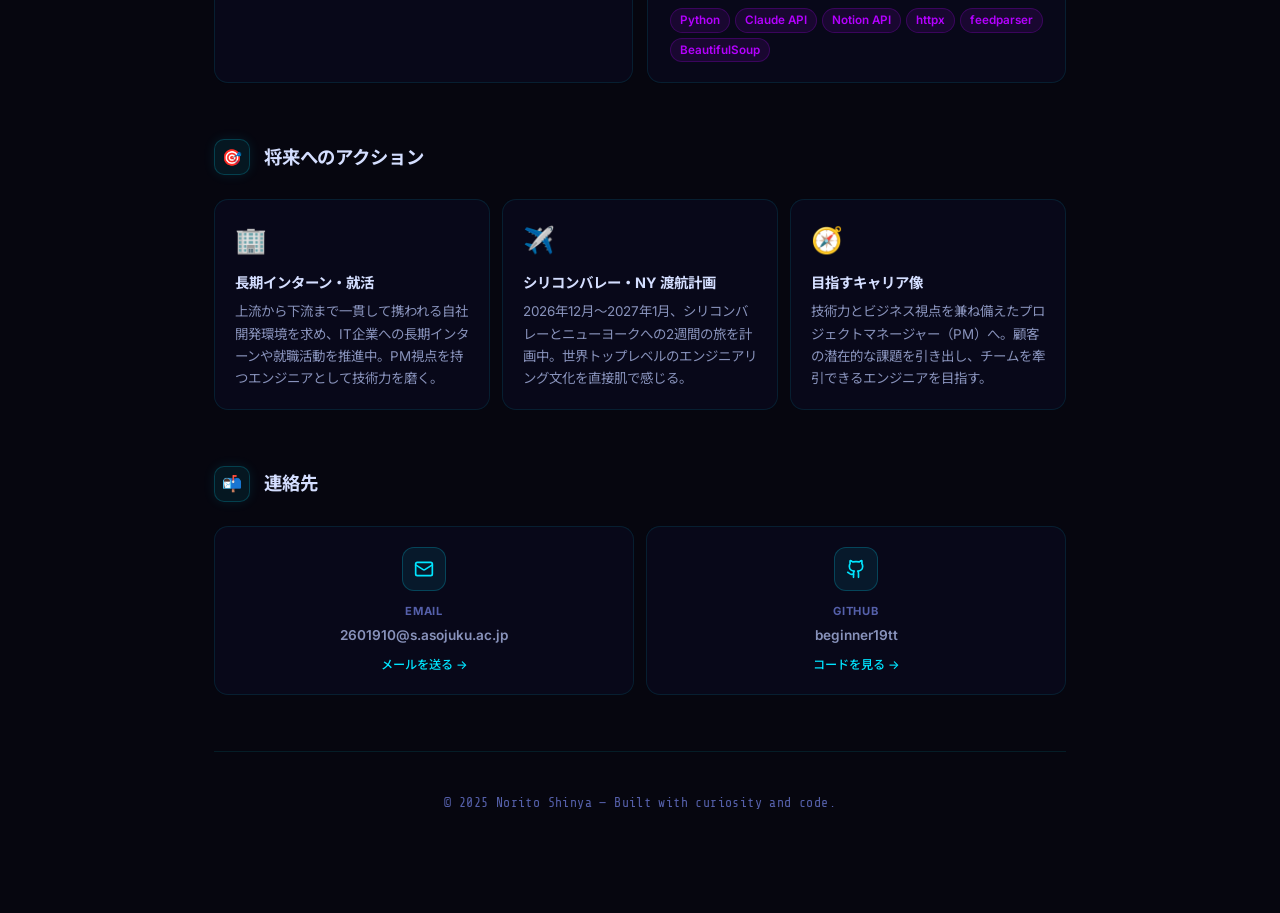
==== commit 53e5da1e: "news追加" ====
--- a/index.html
+++ b/index.html
@@ -233,6 +233,21 @@
                     <span class="tech-chip">画像解析</span>
                 </div>
             </div>
+            <div class="proj-card">
+                <div class="scan-line"></div>
+                <span class="proj-badge badge-solo">個人開発</span>
+                <div class="proj-title">IT News Collector（自動ニュース収集・Notion投稿）</div>
+                <div class="proj-desc">Hacker News・GitHub Trending・Qiita・Zenn・RSS（TechCrunch・ITmediaなど）5ソースから毎日約100件のIT情報を自動収集。Claude APIでカテゴリ別の日本語まとめ記事を生成し、OG画像付きでNotionに自動投稿するシステム。Windowsタスクスケジューラで毎朝7時に自動実行。シャットダウン時は起動後に自動補完する仕組みも実装。</div>
+                <div class="proj-result">📰 毎朝のIT情報収集を完全自動化</div>
+                <div class="proj-techs">
+                    <span class="tech-chip">Python</span>
+                    <span class="tech-chip">Claude API</span>
+                    <span class="tech-chip">Notion API</span>
+                    <span class="tech-chip">httpx</span>
+                    <span class="tech-chip">feedparser</span>
+                    <span class="tech-chip">BeautifulSoup</span>
+                </div>
+            </div>
         </div>
     </section>
 
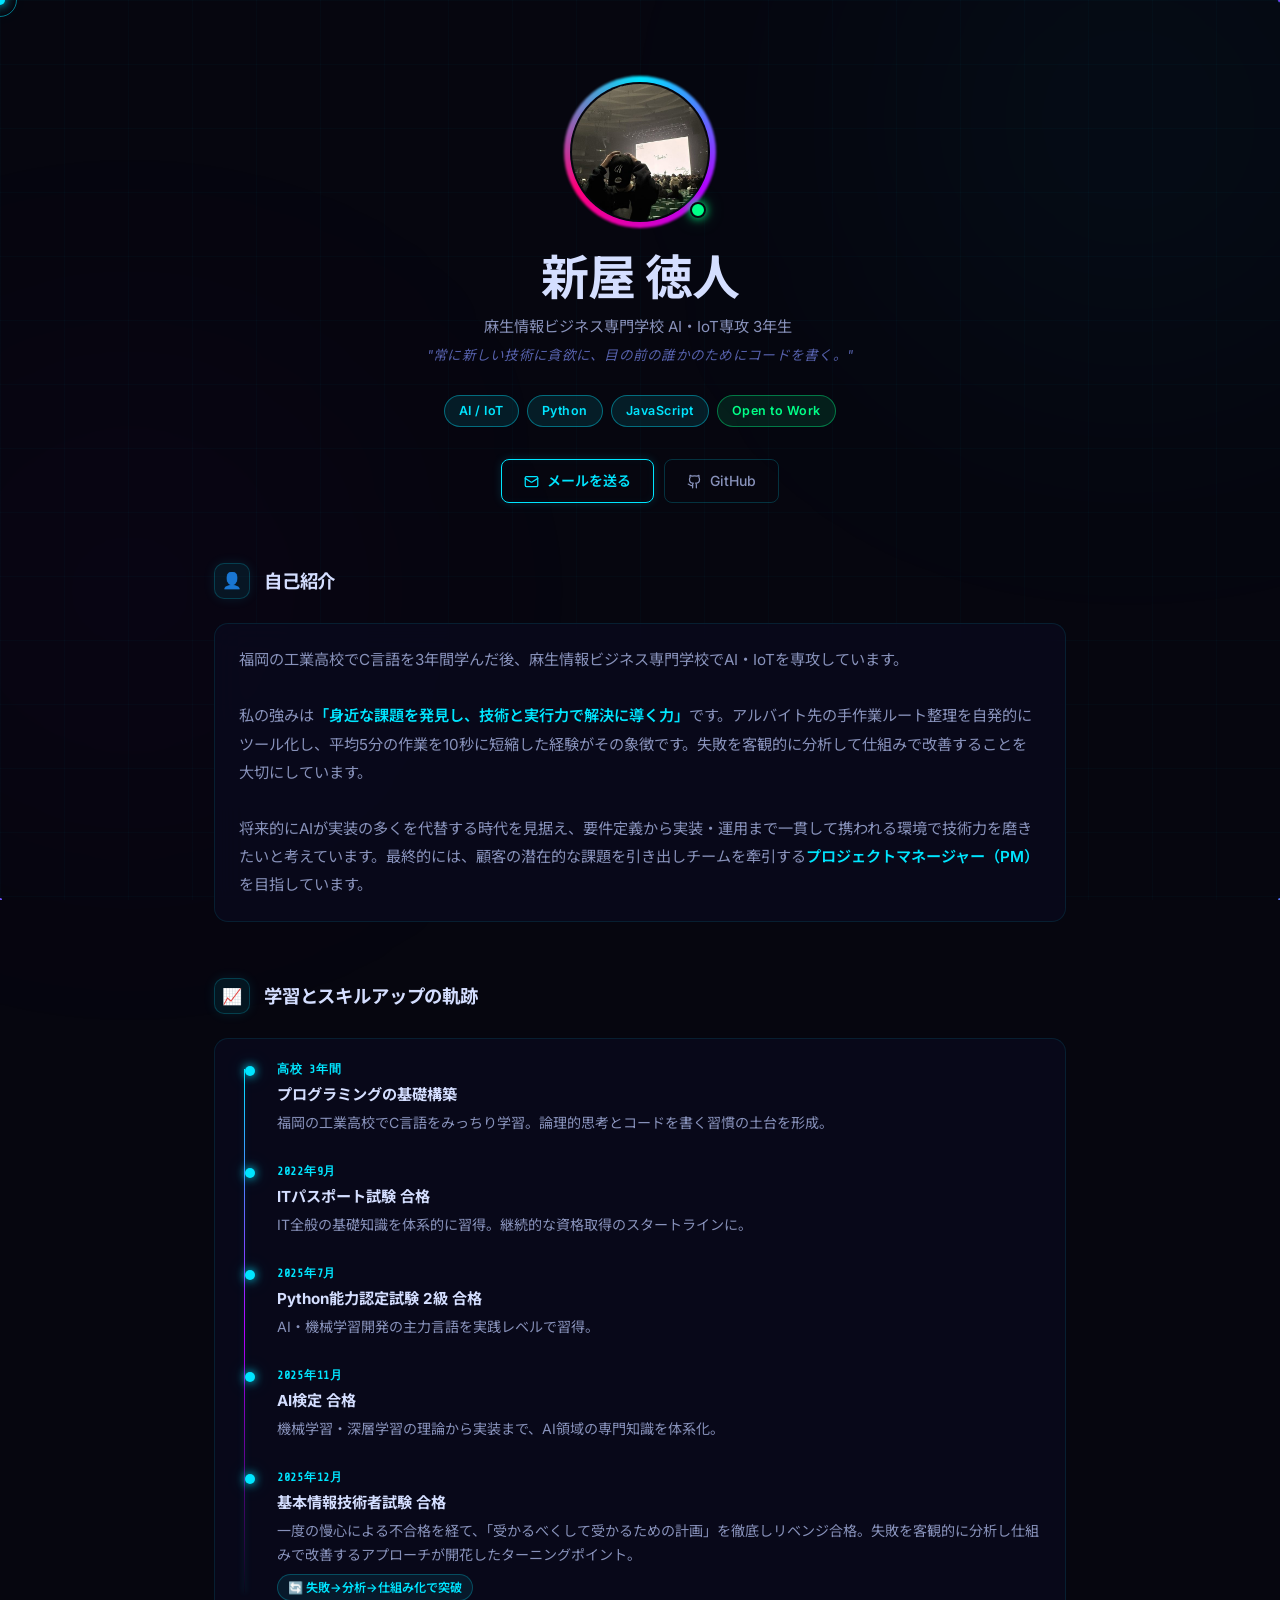
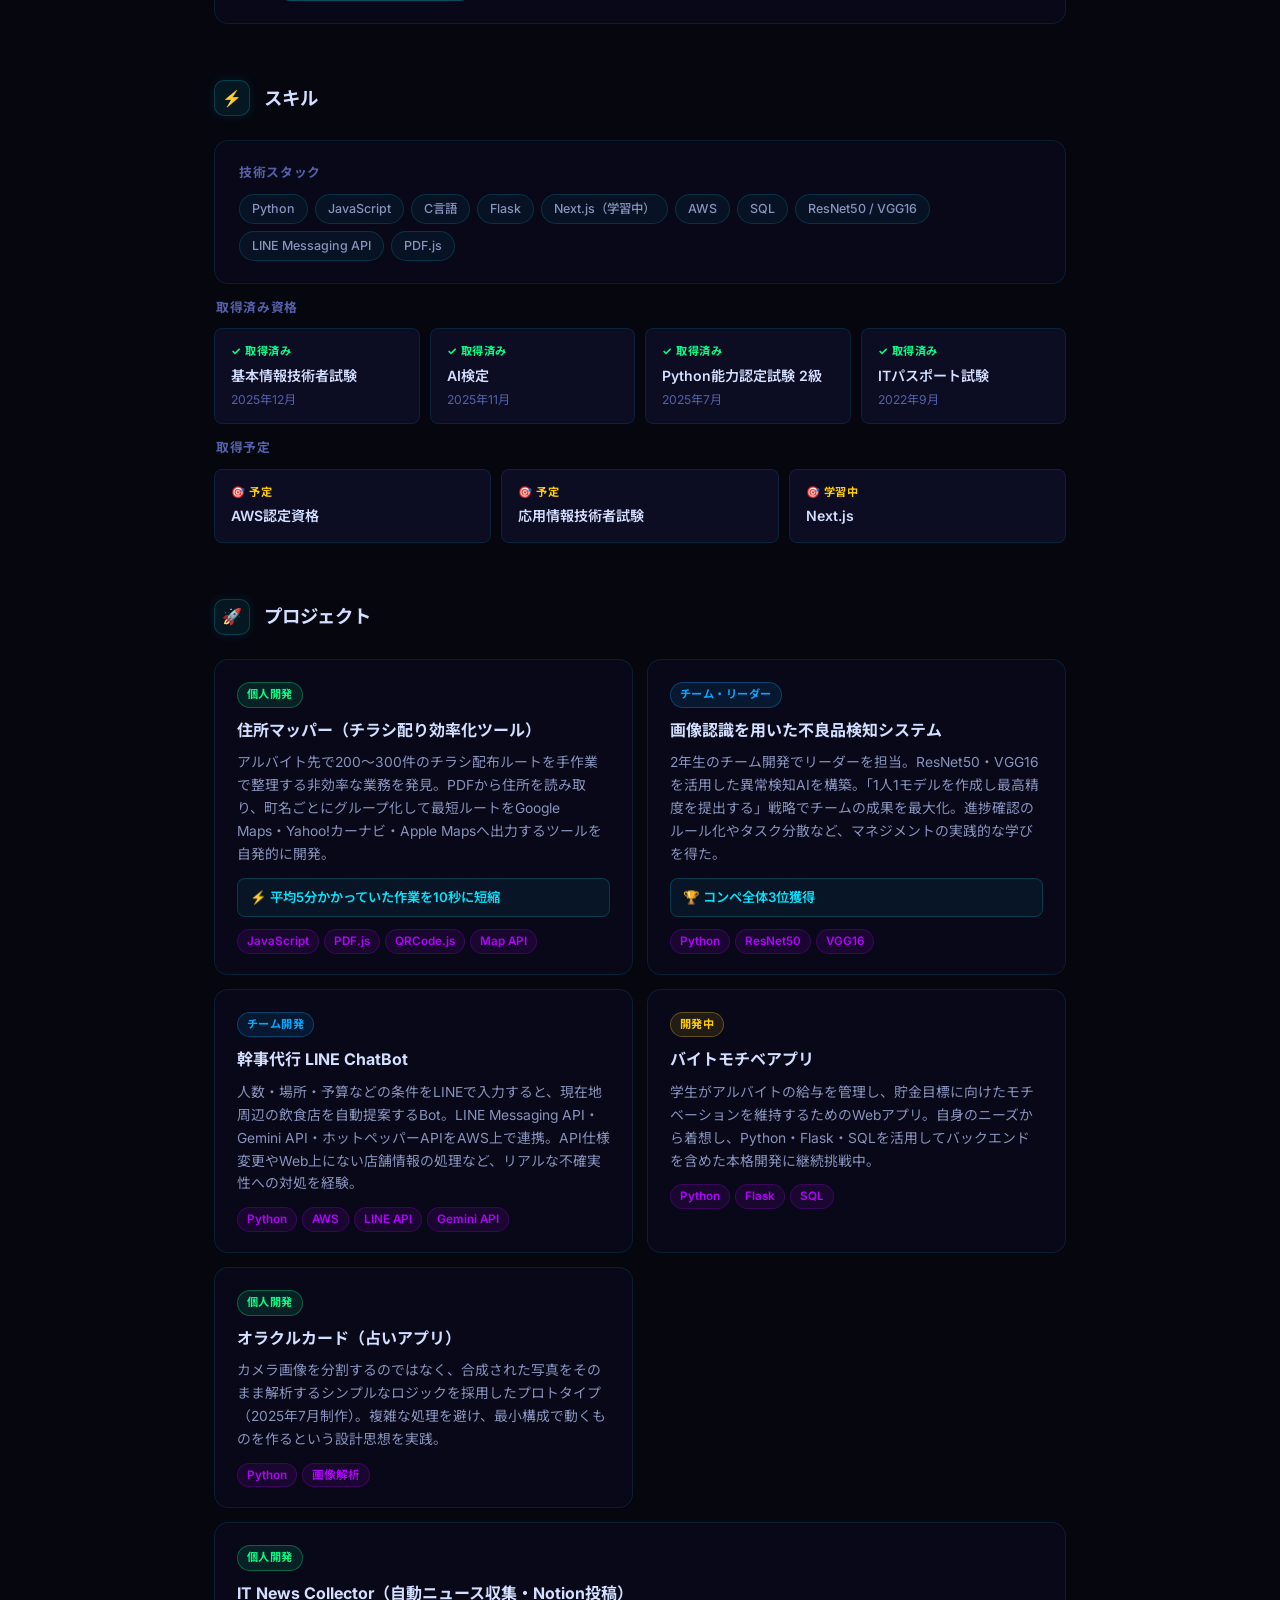
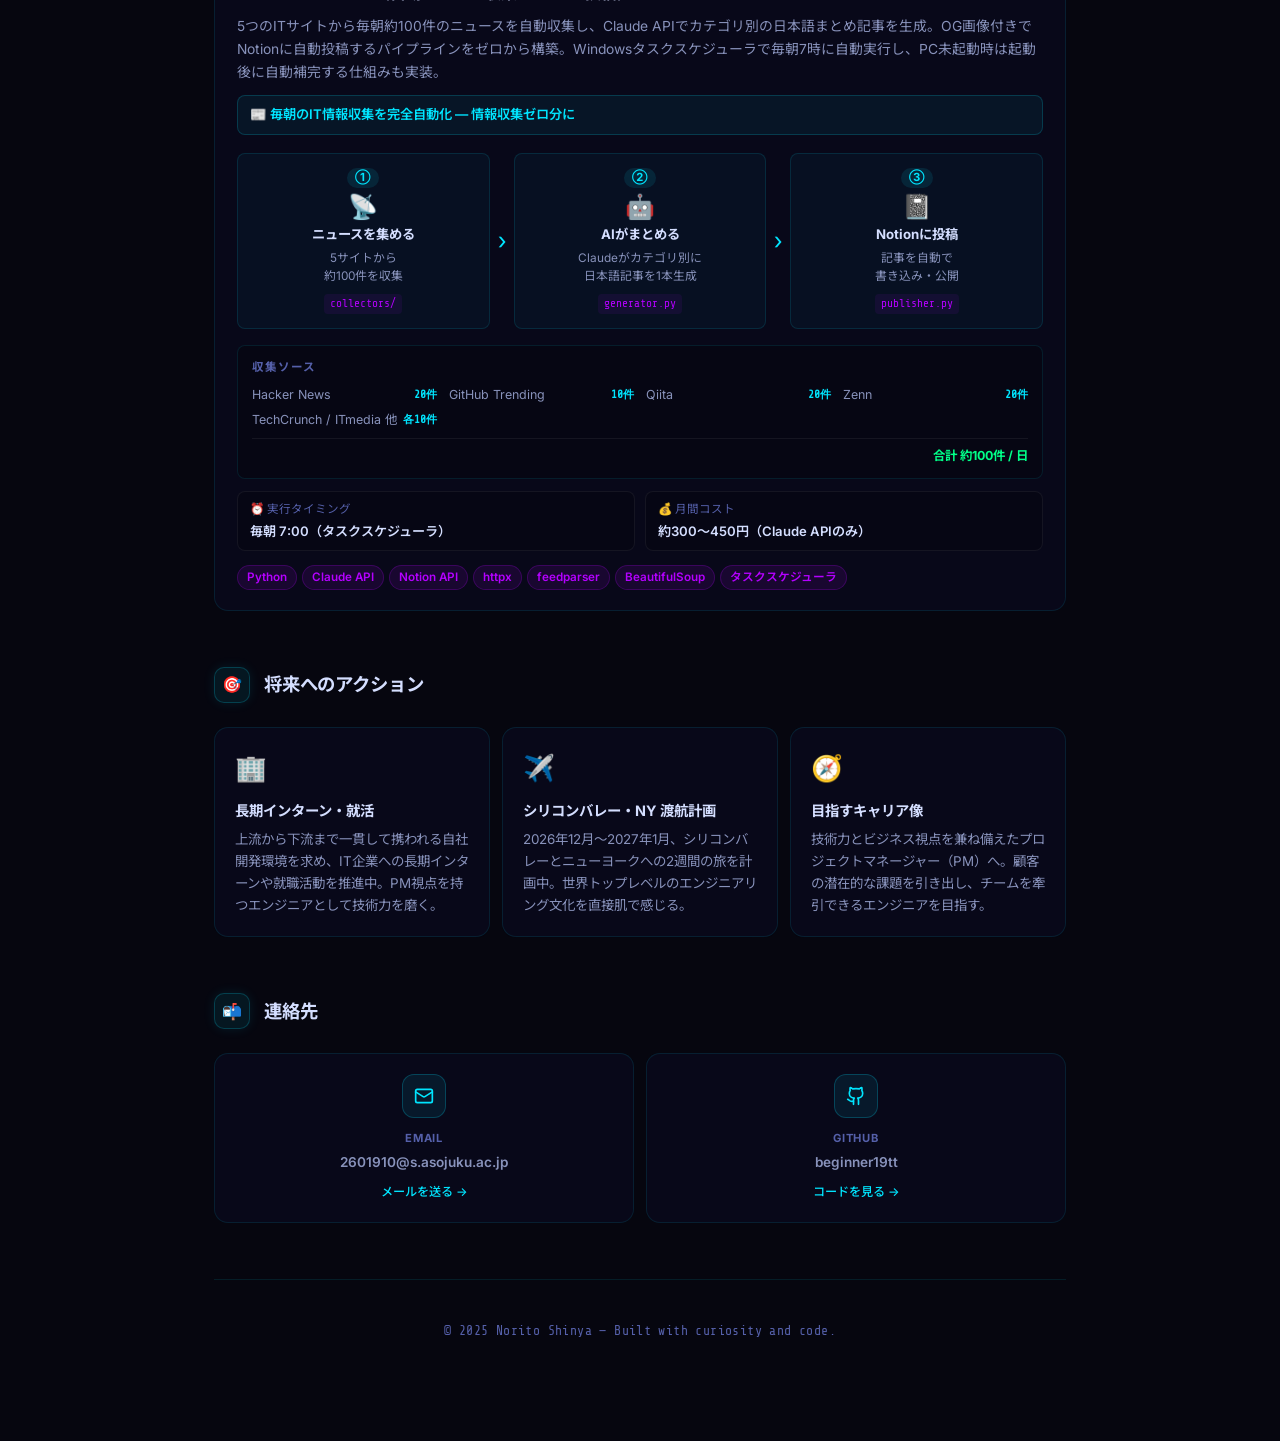
==== commit 65b0e722: "図解埋め込み" ====
--- a/index.html
+++ b/index.html
@@ -233,12 +233,65 @@
                     <span class="tech-chip">画像解析</span>
                 </div>
             </div>
-            <div class="proj-card">
+            <div class="proj-card proj-card--featured">
                 <div class="scan-line"></div>
                 <span class="proj-badge badge-solo">個人開発</span>
                 <div class="proj-title">IT News Collector（自動ニュース収集・Notion投稿）</div>
-                <div class="proj-desc">Hacker News・GitHub Trending・Qiita・Zenn・RSS（TechCrunch・ITmediaなど）5ソースから毎日約100件のIT情報を自動収集。Claude APIでカテゴリ別の日本語まとめ記事を生成し、OG画像付きでNotionに自動投稿するシステム。Windowsタスクスケジューラで毎朝7時に自動実行。シャットダウン時は起動後に自動補完する仕組みも実装。</div>
-                <div class="proj-result">📰 毎朝のIT情報収集を完全自動化</div>
+                <div class="proj-desc">5つのITサイトから毎朝約100件のニュースを自動収集し、Claude APIでカテゴリ別の日本語まとめ記事を生成。OG画像付きでNotionに自動投稿するパイプラインをゼロから構築。Windowsタスクスケジューラで毎朝7時に自動実行し、PC未起動時は起動後に自動補完する仕組みも実装。</div>
+                <div class="proj-result">📰 毎朝のIT情報収集を完全自動化 — 情報収集ゼロ分に</div>
+
+                <!-- 3ステップフロー -->
+                <div class="news-flow">
+                    <div class="flow-step">
+                        <div class="flow-step-num">①</div>
+                        <div class="flow-step-icon">📡</div>
+                        <div class="flow-step-title">ニュースを集める</div>
+                        <div class="flow-step-desc">5サイトから<br>約100件を収集</div>
+                        <div class="flow-step-file">collectors/</div>
+                    </div>
+                    <div class="flow-arrow">›</div>
+                    <div class="flow-step">
+                        <div class="flow-step-num">②</div>
+                        <div class="flow-step-icon">🤖</div>
+                        <div class="flow-step-title">AIがまとめる</div>
+                        <div class="flow-step-desc">Claudeがカテゴリ別に<br>日本語記事を1本生成</div>
+                        <div class="flow-step-file">generator.py</div>
+                    </div>
+                    <div class="flow-arrow">›</div>
+                    <div class="flow-step">
+                        <div class="flow-step-num">③</div>
+                        <div class="flow-step-icon">📓</div>
+                        <div class="flow-step-title">Notionに投稿</div>
+                        <div class="flow-step-desc">記事を自動で<br>書き込み・公開</div>
+                        <div class="flow-step-file">publisher.py</div>
+                    </div>
+                </div>
+
+                <!-- 収集ソース一覧 -->
+                <div class="news-sources">
+                    <div class="sources-label">収集ソース</div>
+                    <div class="sources-grid">
+                        <div class="source-item"><span class="source-name">Hacker News</span><span class="source-count">20件</span></div>
+                        <div class="source-item"><span class="source-name">GitHub Trending</span><span class="source-count">10件</span></div>
+                        <div class="source-item"><span class="source-name">Qiita</span><span class="source-count">20件</span></div>
+                        <div class="source-item"><span class="source-name">Zenn</span><span class="source-count">20件</span></div>
+                        <div class="source-item"><span class="source-name">TechCrunch / ITmedia 他</span><span class="source-count">各10件</span></div>
+                    </div>
+                    <div class="sources-total">合計 約100件 / 日</div>
+                </div>
+
+                <!-- コスト・自動化 -->
+                <div class="news-meta-row">
+                    <div class="news-meta-item">
+                        <span class="news-meta-label">⏰ 実行タイミング</span>
+                        <span class="news-meta-value">毎朝 7:00（タスクスケジューラ）</span>
+                    </div>
+                    <div class="news-meta-item">
+                        <span class="news-meta-label">💰 月間コスト</span>
+                        <span class="news-meta-value">約300〜450円（Claude APIのみ）</span>
+                    </div>
+                </div>
+
                 <div class="proj-techs">
                     <span class="tech-chip">Python</span>
                     <span class="tech-chip">Claude API</span>
@@ -246,6 +299,7 @@
                     <span class="tech-chip">httpx</span>
                     <span class="tech-chip">feedparser</span>
                     <span class="tech-chip">BeautifulSoup</span>
+                    <span class="tech-chip">タスクスケジューラ</span>
                 </div>
             </div>
         </div>
--- a/style.css
+++ b/style.css
@@ -460,6 +460,91 @@
   border: 1px solid rgba(180,0,255,0.22);
 }
 
+/* ---- IT News Collector Featured Card ---- */
+.proj-card--featured {
+  grid-column: 1 / -1;
+}
+
+.news-flow {
+  display: flex; align-items: stretch; gap: 0;
+  margin: 18px 0 16px;
+}
+.flow-step {
+  flex: 1;
+  background: rgba(0,229,255,0.04);
+  border: 1px solid rgba(0,229,255,0.12);
+  border-radius: var(--radius-sm);
+  padding: 14px 12px;
+  text-align: center;
+  display: flex; flex-direction: column; align-items: center; gap: 5px;
+}
+.flow-step-num {
+  font-size: 0.7em; font-weight: 700; color: var(--accent);
+  background: rgba(0,229,255,0.1); border-radius: 99px;
+  padding: 1px 8px; margin-bottom: 2px;
+}
+.flow-step-icon { font-size: 1.5em; line-height: 1; }
+.flow-step-title { font-size: 0.83em; font-weight: 700; color: var(--text); }
+.flow-step-desc { font-size: 0.74em; color: var(--text2); line-height: 1.5; }
+.flow-step-file {
+  font-family: 'Share Tech Mono', monospace;
+  font-size: 0.7em; color: var(--accent2);
+  background: rgba(180,0,255,0.08); border-radius: 4px;
+  padding: 1px 6px; margin-top: 4px;
+}
+.flow-arrow {
+  display: flex; align-items: center; justify-content: center;
+  padding: 0 8px; font-size: 1.5em; color: var(--accent);
+  flex-shrink: 0;
+}
+
+.news-sources {
+  background: rgba(0,0,0,0.25);
+  border: 1px solid rgba(0,229,255,0.1);
+  border-radius: var(--radius-sm);
+  padding: 12px 14px; margin-bottom: 12px;
+}
+.sources-label {
+  font-size: 0.72em; font-weight: 700; color: var(--text3);
+  text-transform: uppercase; letter-spacing: 0.08em; margin-bottom: 8px;
+}
+.sources-grid {
+  display: grid; grid-template-columns: repeat(auto-fit, minmax(150px, 1fr));
+  gap: 5px 12px;
+}
+.source-item {
+  display: flex; justify-content: space-between; align-items: center;
+  font-size: 0.78em;
+}
+.source-name { color: var(--text2); }
+.source-count {
+  font-weight: 700; color: var(--accent);
+  font-family: 'Share Tech Mono', monospace; font-size: 0.9em;
+}
+.sources-total {
+  font-size: 0.78em; font-weight: 700; color: var(--green);
+  text-align: right; margin-top: 8px; border-top: 1px solid rgba(255,255,255,0.06);
+  padding-top: 7px;
+}
+
+.news-meta-row {
+  display: flex; gap: 10px; margin-bottom: 14px; flex-wrap: wrap;
+}
+.news-meta-item {
+  flex: 1; min-width: 180px;
+  background: rgba(0,0,0,0.2); border: 1px solid rgba(255,255,255,0.06);
+  border-radius: var(--radius-sm); padding: 8px 12px;
+  display: flex; flex-direction: column; gap: 3px;
+}
+.news-meta-label { font-size: 0.72em; color: var(--text3); }
+.news-meta-value { font-size: 0.82em; font-weight: 600; color: var(--text); }
+
+@media (max-width: 600px) {
+  .news-flow { flex-direction: column; gap: 8px; }
+  .flow-arrow { transform: rotate(90deg); padding: 4px 0; align-self: center; }
+  .proj-card--featured { grid-column: auto; }
+}
+
 /* ---- Vision Cards ---- */
 .vision-grid {
   display: grid; grid-template-columns: repeat(auto-fit, minmax(220px, 1fr));
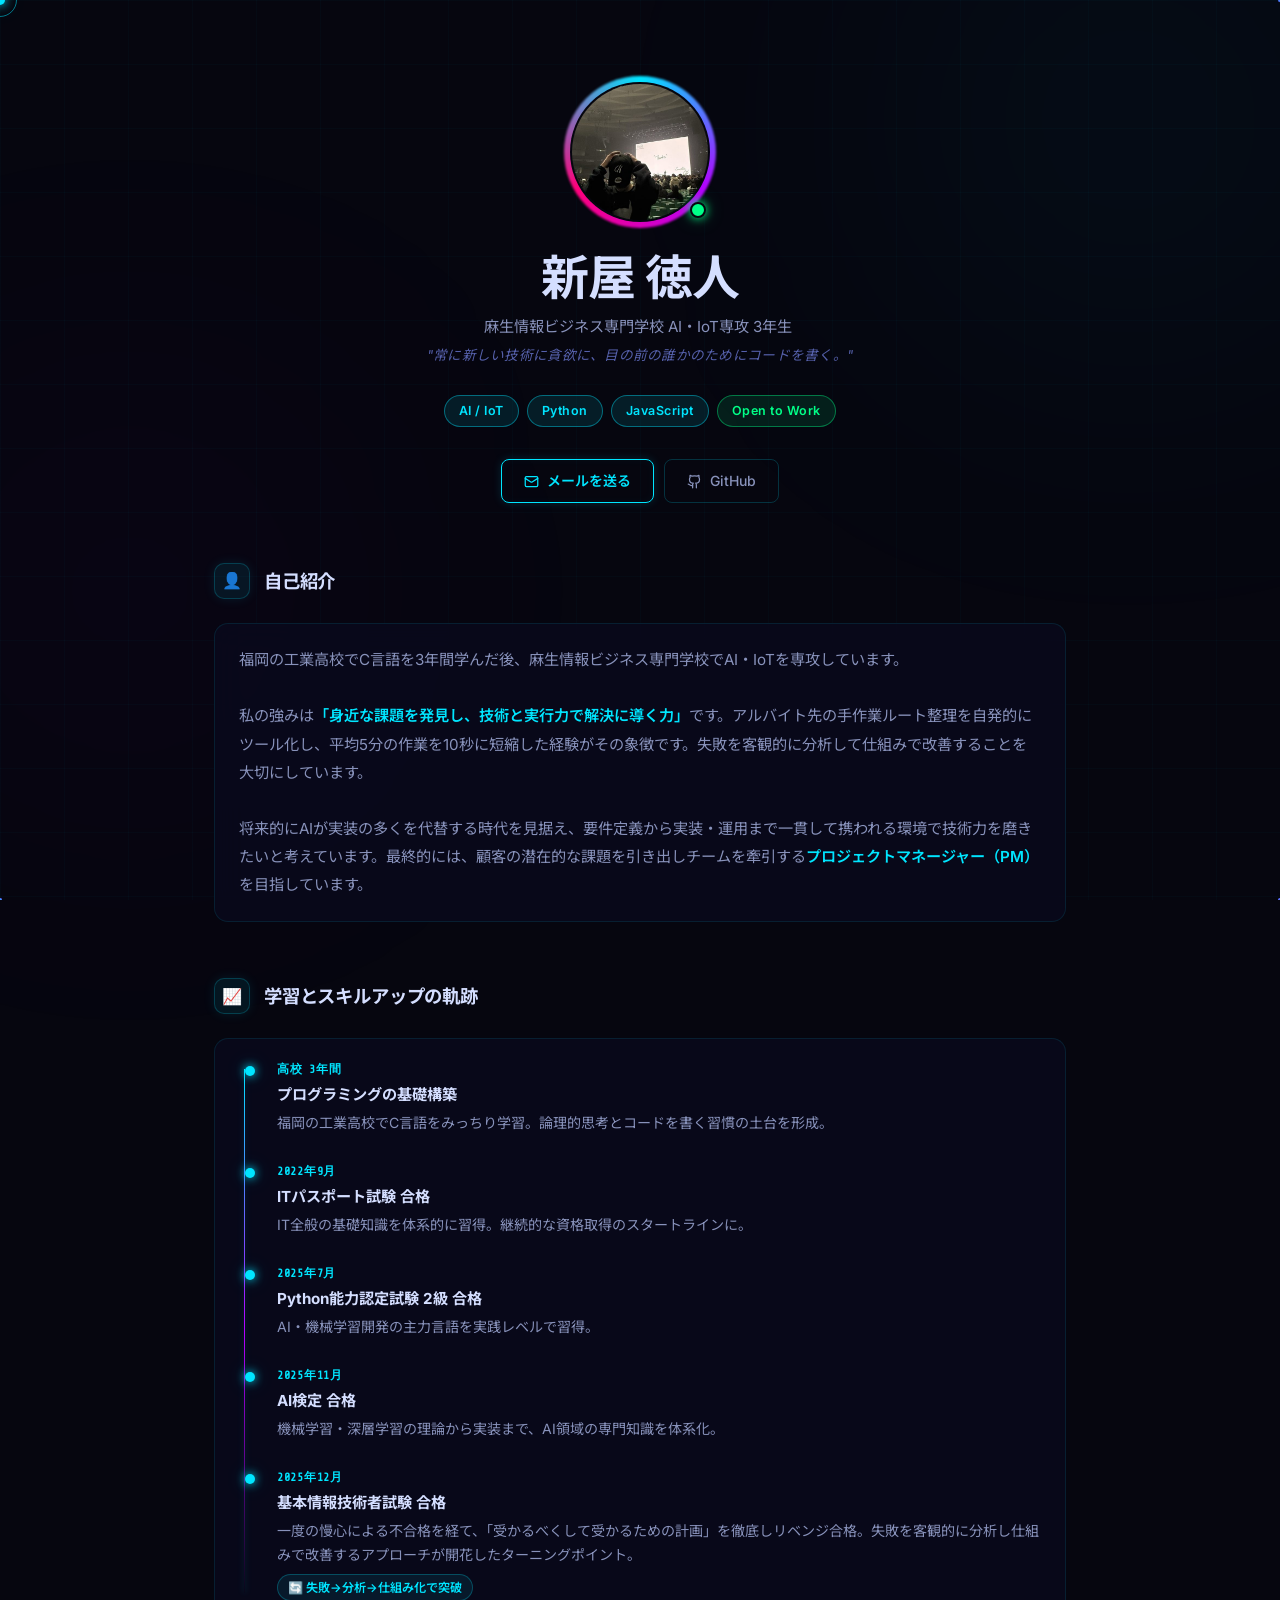
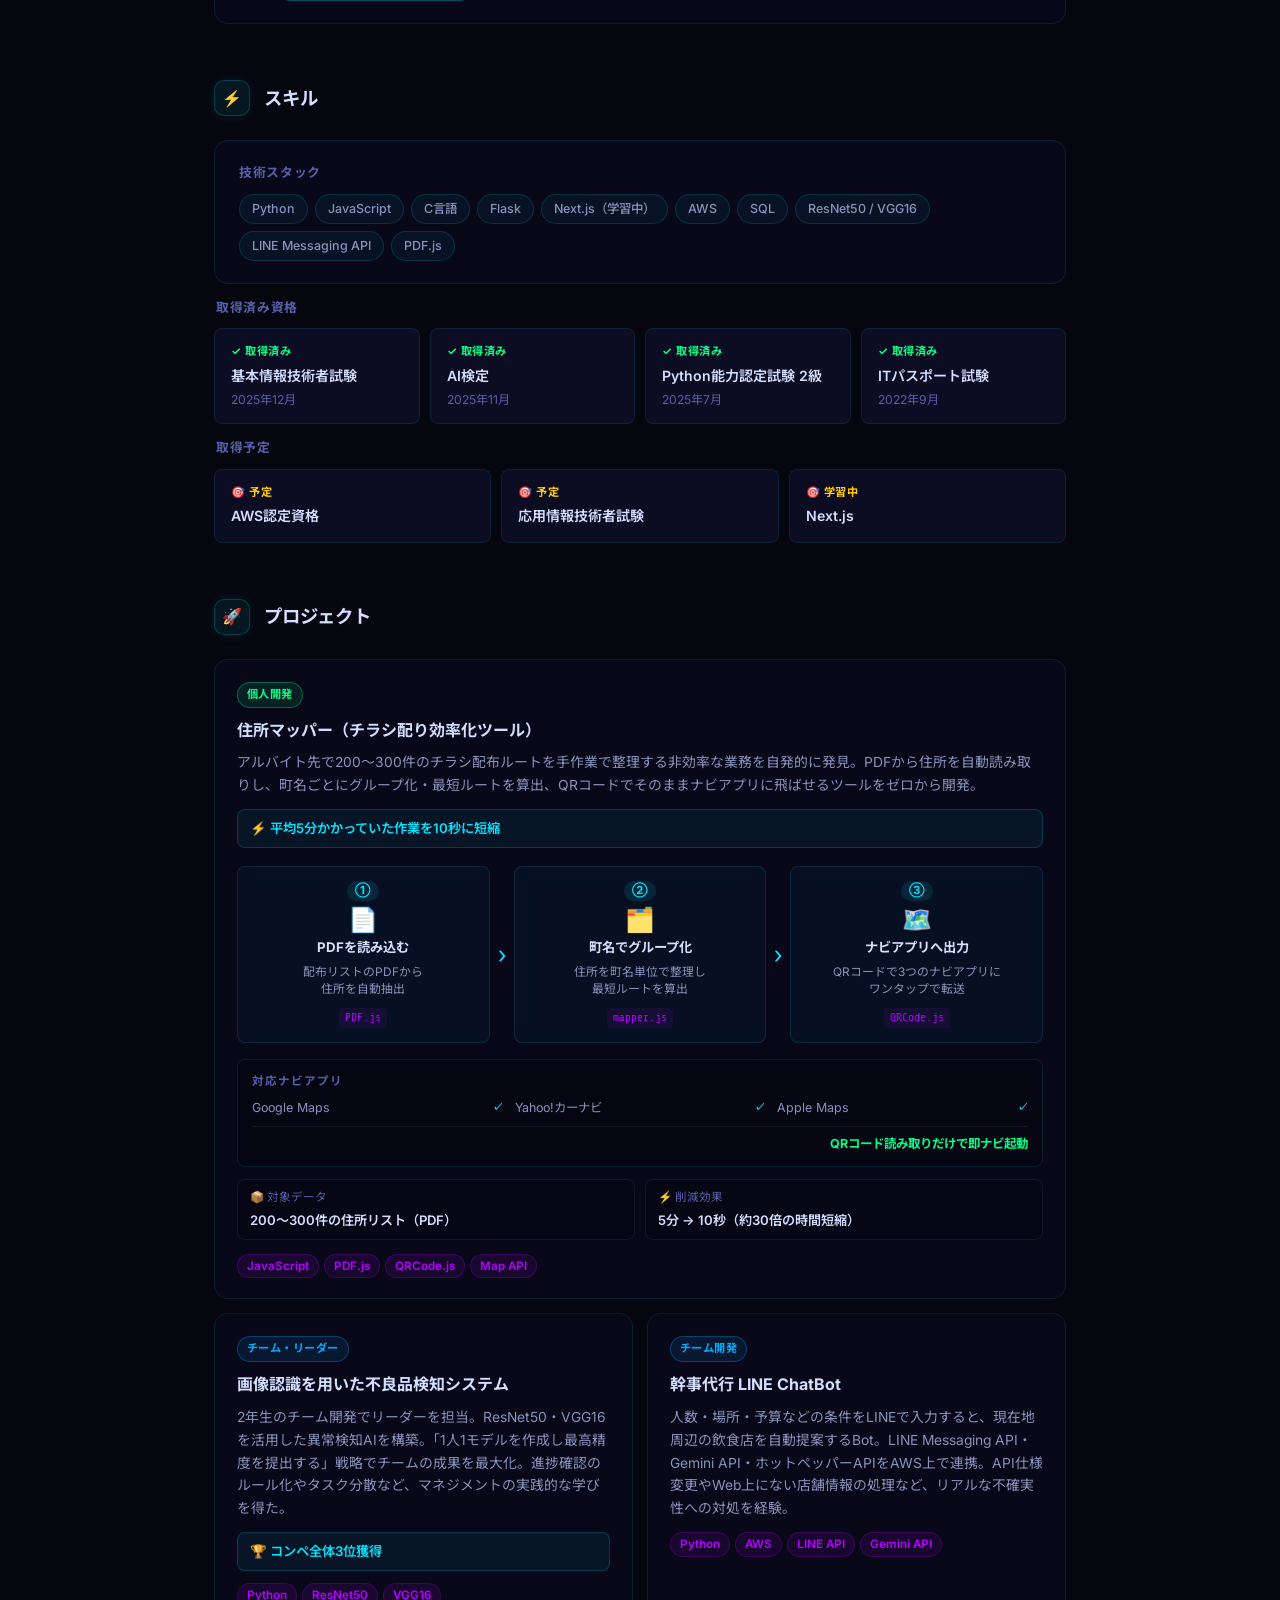
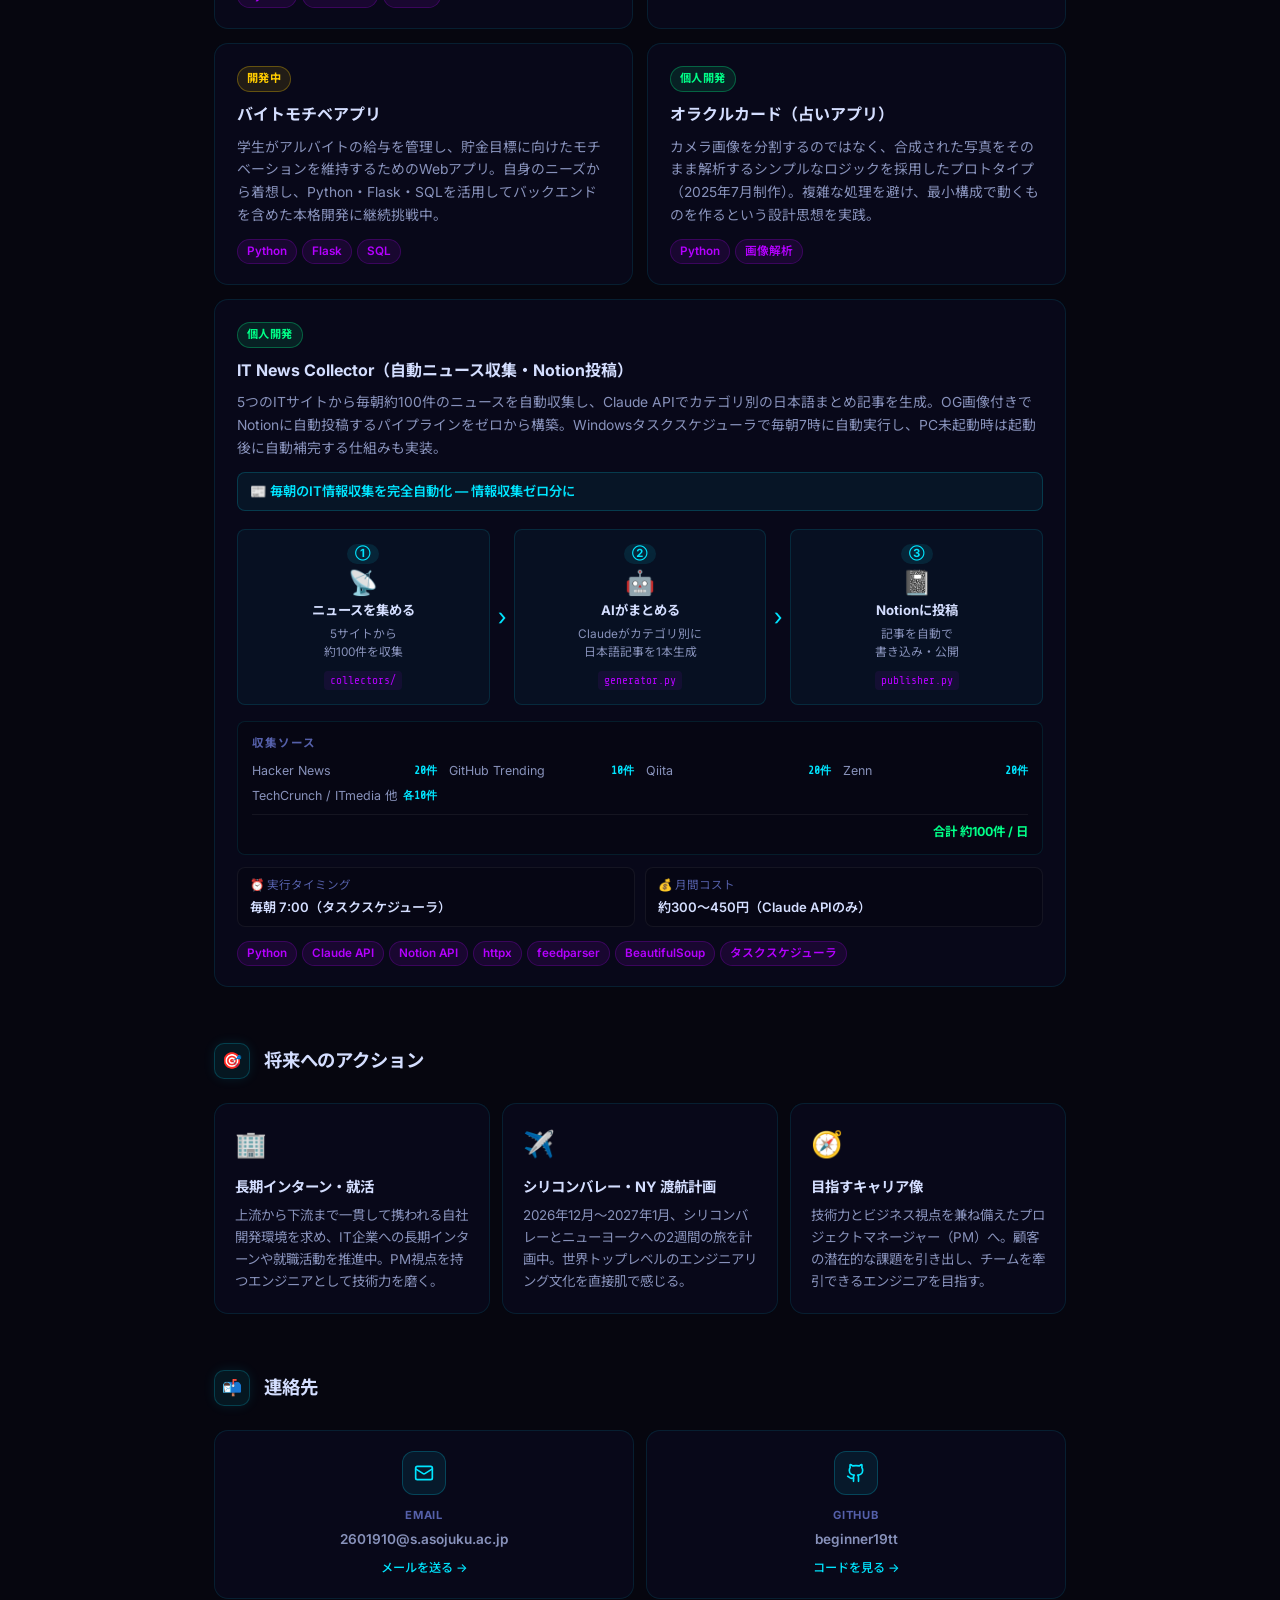
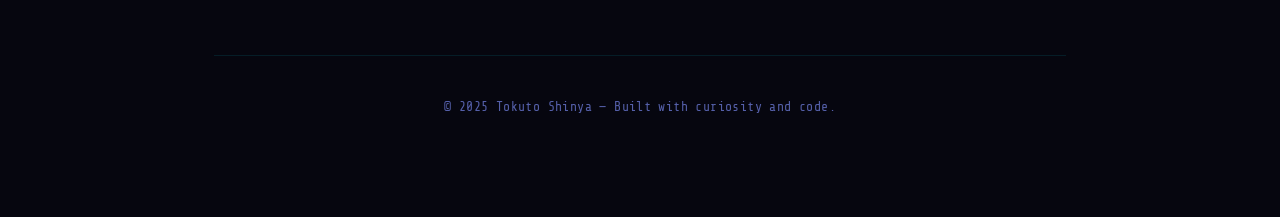
==== commit 365450cd: "デザイン変更" ====
--- a/index.html
+++ b/index.html
@@ -175,12 +175,63 @@
             <h2 class="section-title">プロジェクト</h2>
         </div>
         <div class="proj-grid">
-            <div class="proj-card">
+            <div class="proj-card proj-card--featured">
                 <div class="scan-line"></div>
                 <span class="proj-badge badge-solo">個人開発</span>
                 <div class="proj-title">住所マッパー（チラシ配り効率化ツール）</div>
-                <div class="proj-desc">アルバイト先で200〜300件のチラシ配布ルートを手作業で整理する非効率な業務を発見。PDFから住所を読み取り、町名ごとにグループ化して最短ルートをGoogle Maps・Yahoo!カーナビ・Apple Mapsへ出力するツールを自発的に開発。</div>
+                <div class="proj-desc">アルバイト先で200〜300件のチラシ配布ルートを手作業で整理する非効率な業務を自発的に発見。PDFから住所を自動読み取りし、町名ごとにグループ化・最短ルートを算出、QRコードでそのままナビアプリに飛ばせるツールをゼロから開発。</div>
                 <div class="proj-result">⚡ 平均5分かかっていた作業を10秒に短縮</div>
+
+                <!-- 3ステップフロー -->
+                <div class="news-flow">
+                    <div class="flow-step">
+                        <div class="flow-step-num">①</div>
+                        <div class="flow-step-icon">📄</div>
+                        <div class="flow-step-title">PDFを読み込む</div>
+                        <div class="flow-step-desc">配布リストのPDFから<br>住所を自動抽出</div>
+                        <div class="flow-step-file">PDF.js</div>
+                    </div>
+                    <div class="flow-arrow">›</div>
+                    <div class="flow-step">
+                        <div class="flow-step-num">②</div>
+                        <div class="flow-step-icon">🗂️</div>
+                        <div class="flow-step-title">町名でグループ化</div>
+                        <div class="flow-step-desc">住所を町名単位で整理し<br>最短ルートを算出</div>
+                        <div class="flow-step-file">mapper.js</div>
+                    </div>
+                    <div class="flow-arrow">›</div>
+                    <div class="flow-step">
+                        <div class="flow-step-num">③</div>
+                        <div class="flow-step-icon">🗺️</div>
+                        <div class="flow-step-title">ナビアプリへ出力</div>
+                        <div class="flow-step-desc">QRコードで3つのナビアプリに<br>ワンタップで転送</div>
+                        <div class="flow-step-file">QRCode.js</div>
+                    </div>
+                </div>
+
+                <!-- 対応ナビアプリ -->
+                <div class="news-sources">
+                    <div class="sources-label">対応ナビアプリ</div>
+                    <div class="sources-grid">
+                        <div class="source-item"><span class="source-name">Google Maps</span><span class="source-count">✓</span></div>
+                        <div class="source-item"><span class="source-name">Yahoo!カーナビ</span><span class="source-count">✓</span></div>
+                        <div class="source-item"><span class="source-name">Apple Maps</span><span class="source-count">✓</span></div>
+                    </div>
+                    <div class="sources-total">QRコード読み取りだけで即ナビ起動</div>
+                </div>
+
+                <!-- メタ情報 -->
+                <div class="news-meta-row">
+                    <div class="news-meta-item">
+                        <span class="news-meta-label">📦 対象データ</span>
+                        <span class="news-meta-value">200〜300件の住所リスト（PDF）</span>
+                    </div>
+                    <div class="news-meta-item">
+                        <span class="news-meta-label">⚡ 削減効果</span>
+                        <span class="news-meta-value">5分 → 10秒（約30倍の時間短縮）</span>
+                    </div>
+                </div>
+
                 <div class="proj-techs">
                     <span class="tech-chip">JavaScript</span>
                     <span class="tech-chip">PDF.js</span>
@@ -357,7 +408,7 @@
     </section>
 
     <footer class="footer fade-up">
-        <p>&copy; 2025 Norito Shinya &mdash; Built with curiosity and code.</p>
+        <p>&copy; 2025 Tokuto Shinya &mdash; Built with curiosity and code.</p>
     </footer>
 
 </div>
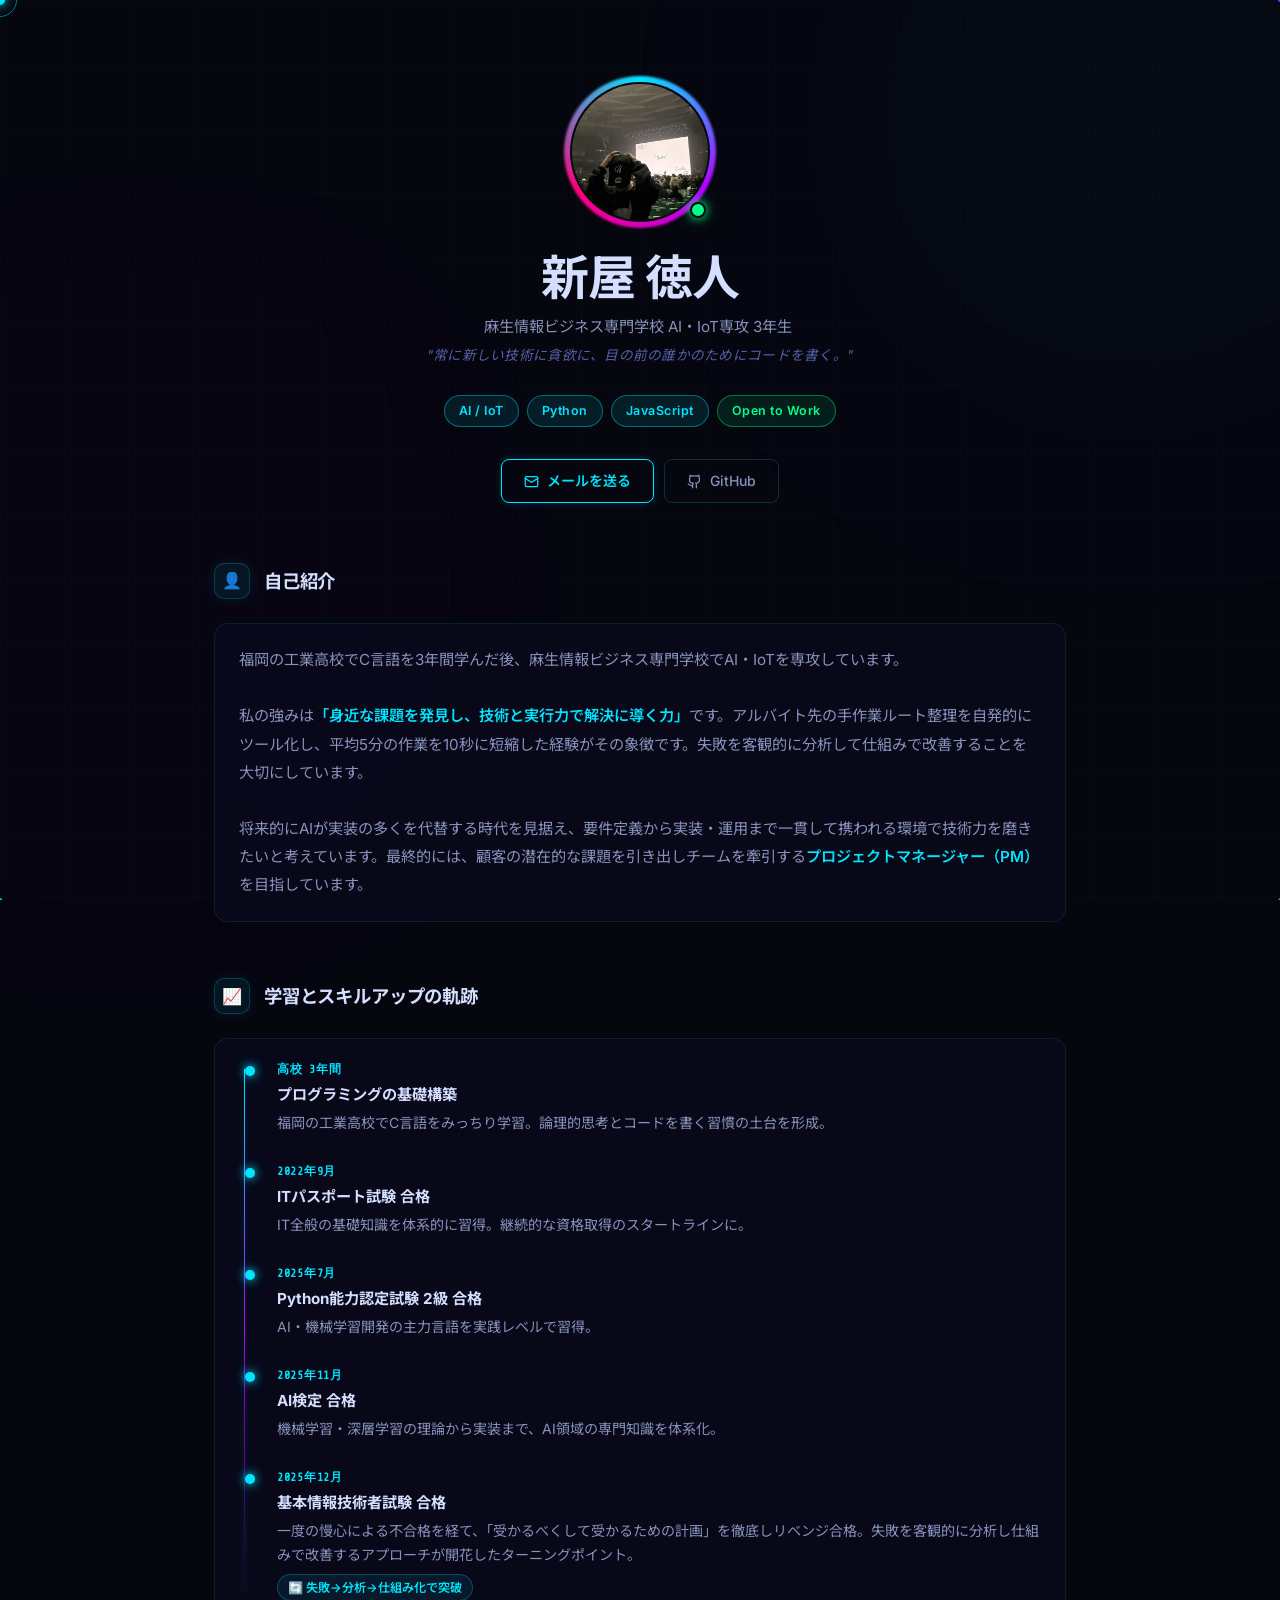
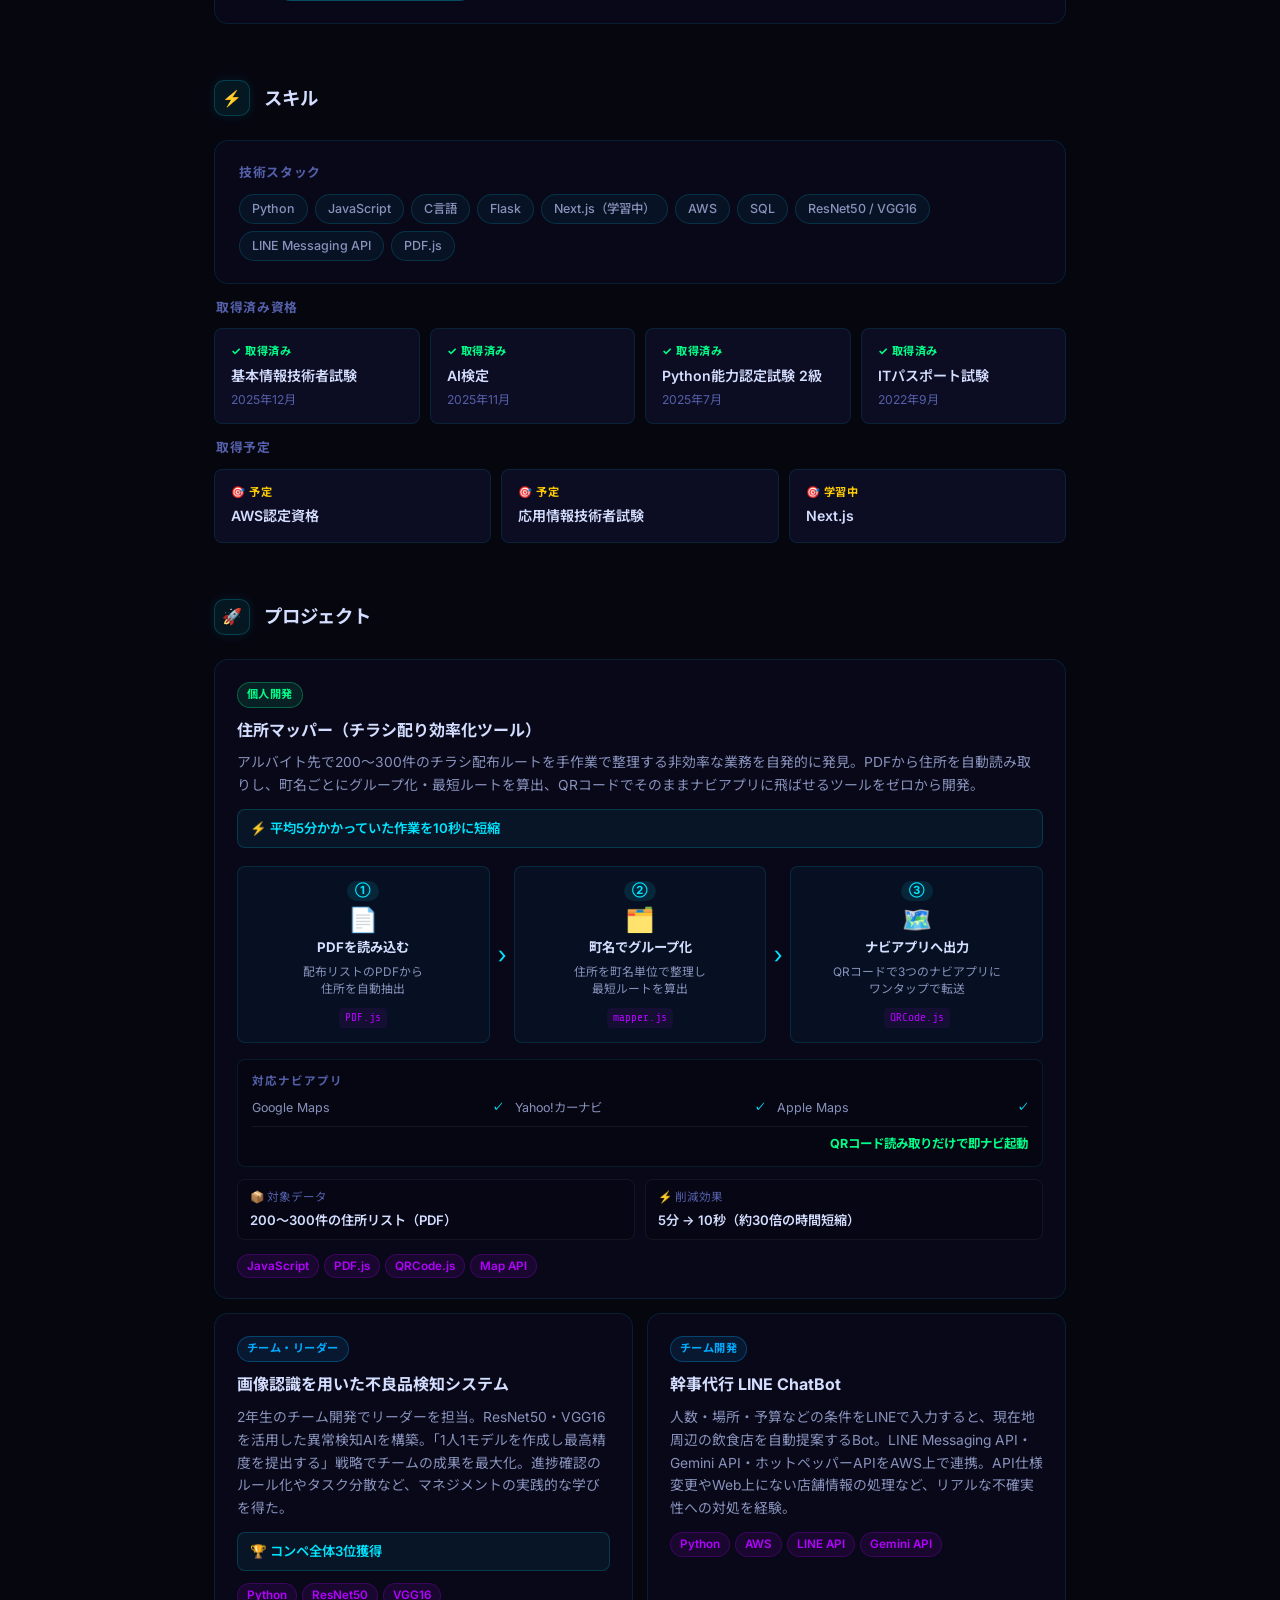
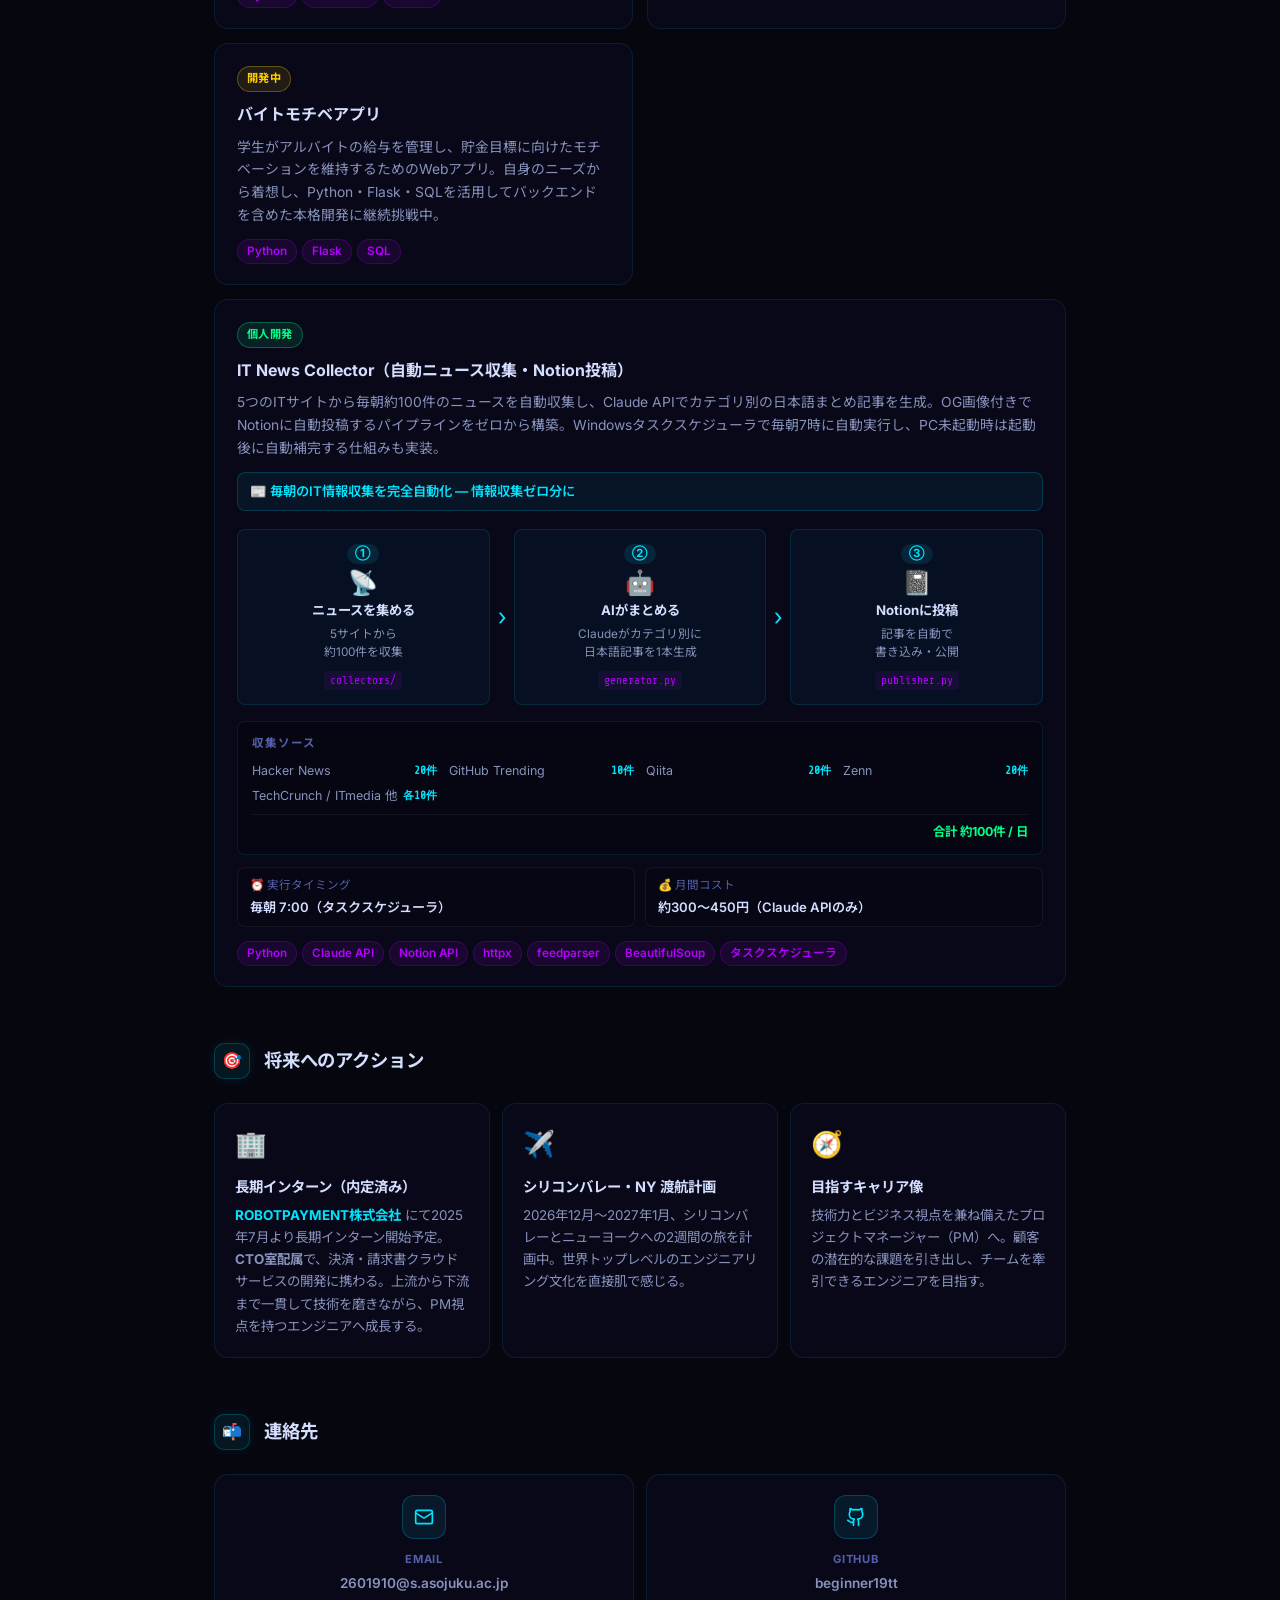
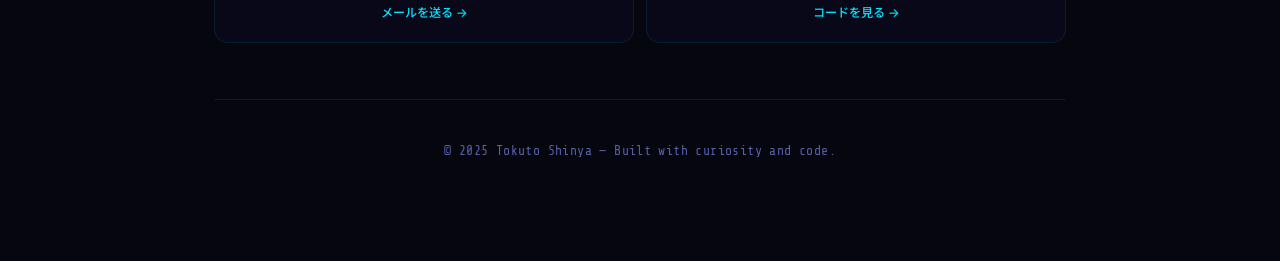
==== commit 7aab7e4f: "デザイン変更 オラクルカードを削除" ====
--- a/index.html
+++ b/index.html
@@ -274,16 +274,7 @@
                     <span class="tech-chip">SQL</span>
                 </div>
             </div>
-            <div class="proj-card">
-                <div class="scan-line"></div>
-                <span class="proj-badge badge-solo">個人開発</span>
-                <div class="proj-title">オラクルカード（占いアプリ）</div>
-                <div class="proj-desc">カメラ画像を分割するのではなく、合成された写真をそのまま解析するシンプルなロジックを採用したプロトタイプ（2025年7月制作）。複雑な処理を避け、最小構成で動くものを作るという設計思想を実践。</div>
-                <div class="proj-techs">
-                    <span class="tech-chip">Python</span>
-                    <span class="tech-chip">画像解析</span>
-                </div>
-            </div>
+
             <div class="proj-card proj-card--featured">
                 <div class="scan-line"></div>
                 <span class="proj-badge badge-solo">個人開発</span>
@@ -365,8 +356,10 @@
         <div class="vision-grid">
             <div class="vision-card">
                 <div class="vision-emoji">🏢</div>
-                <div class="vision-title">長期インターン・就活</div>
-                <div class="vision-body">上流から下流まで一貫して携われる自社開発環境を求め、IT企業への長期インターンや就職活動を推進中。PM視点を持つエンジニアとして技術力を磨く。</div>
+                <div class="vision-title">長期インターン（内定済み）</div>
+                <div class="vision-body">
+                    <strong style="color:var(--accent);">ROBOTPAYMENT株式会社</strong> にて2025年7月より長期インターン開始予定。<strong>CTO室配属</strong>で、決済・請求書クラウドサービスの開発に携わる。上流から下流まで一貫して技術を磨きながら、PM視点を持つエンジニアへ成長する。
+                </div>
             </div>
             <div class="vision-card">
                 <div class="vision-emoji">✈️</div>
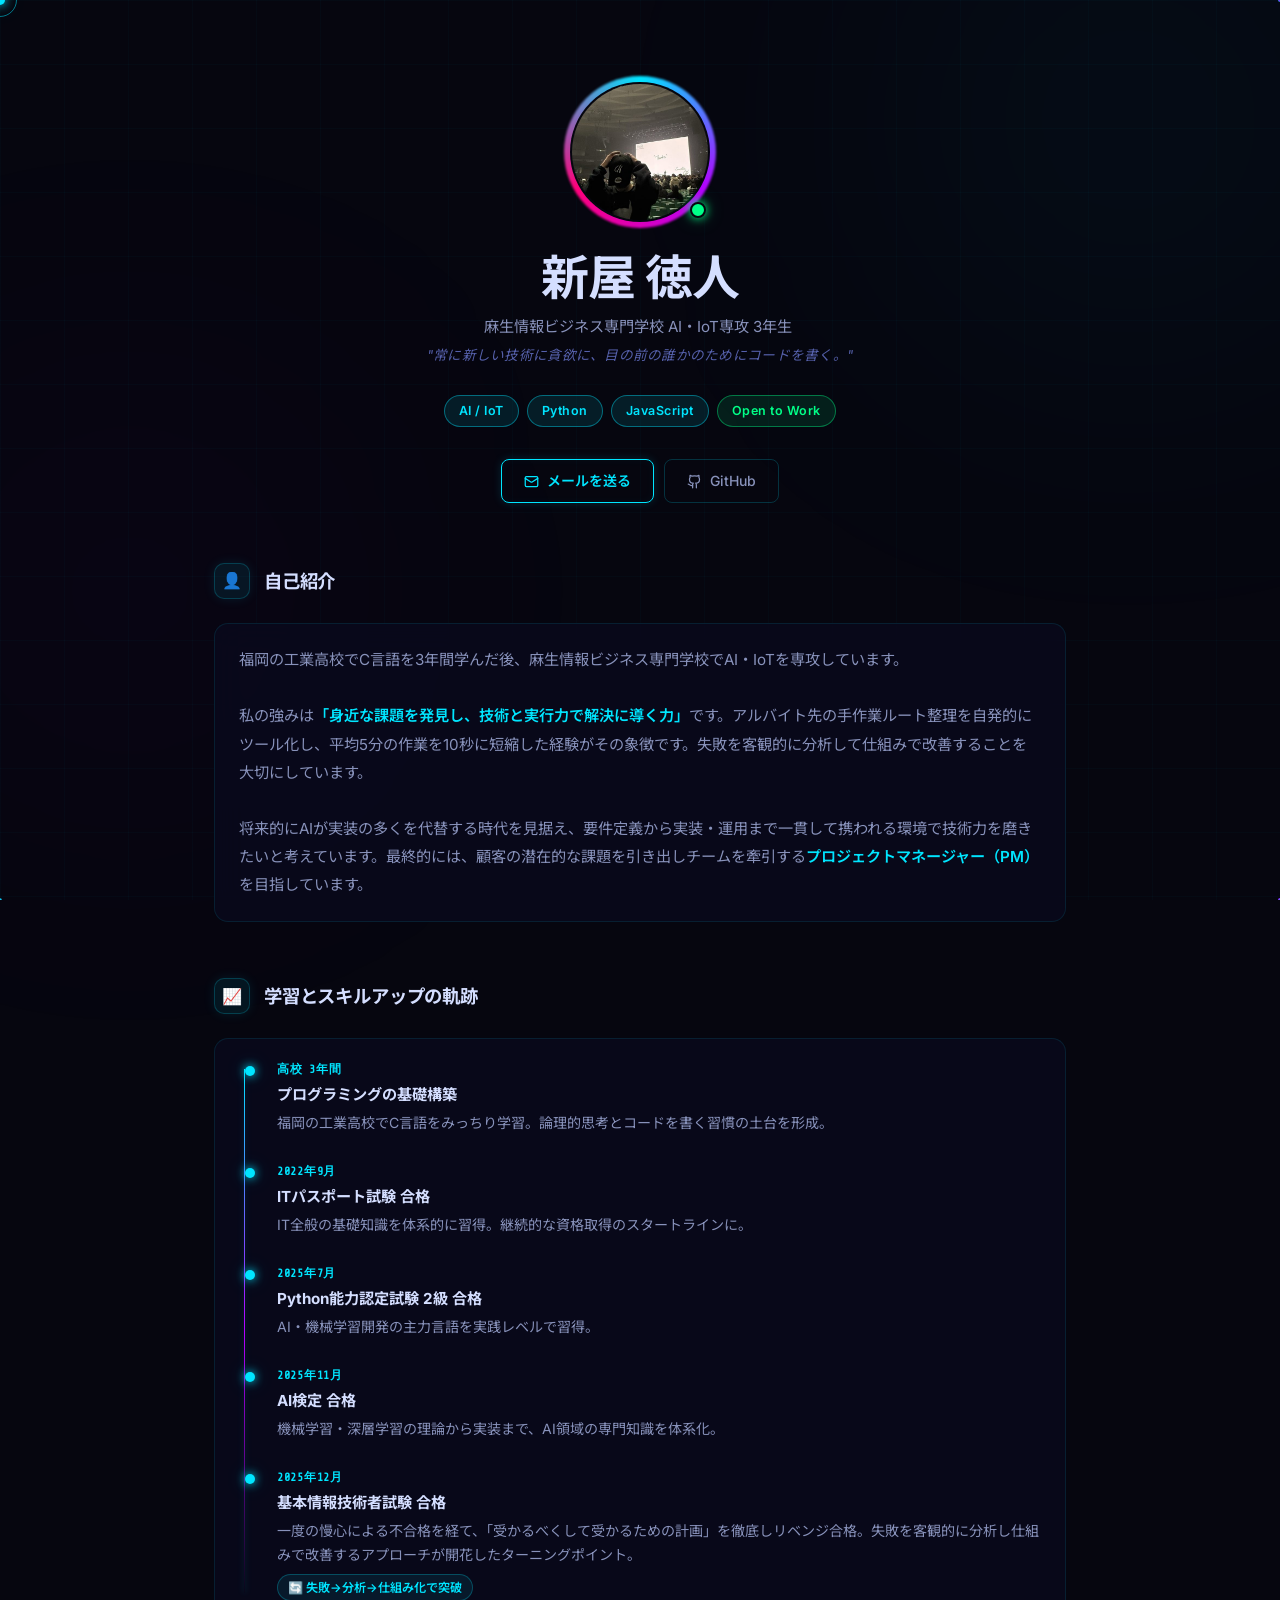
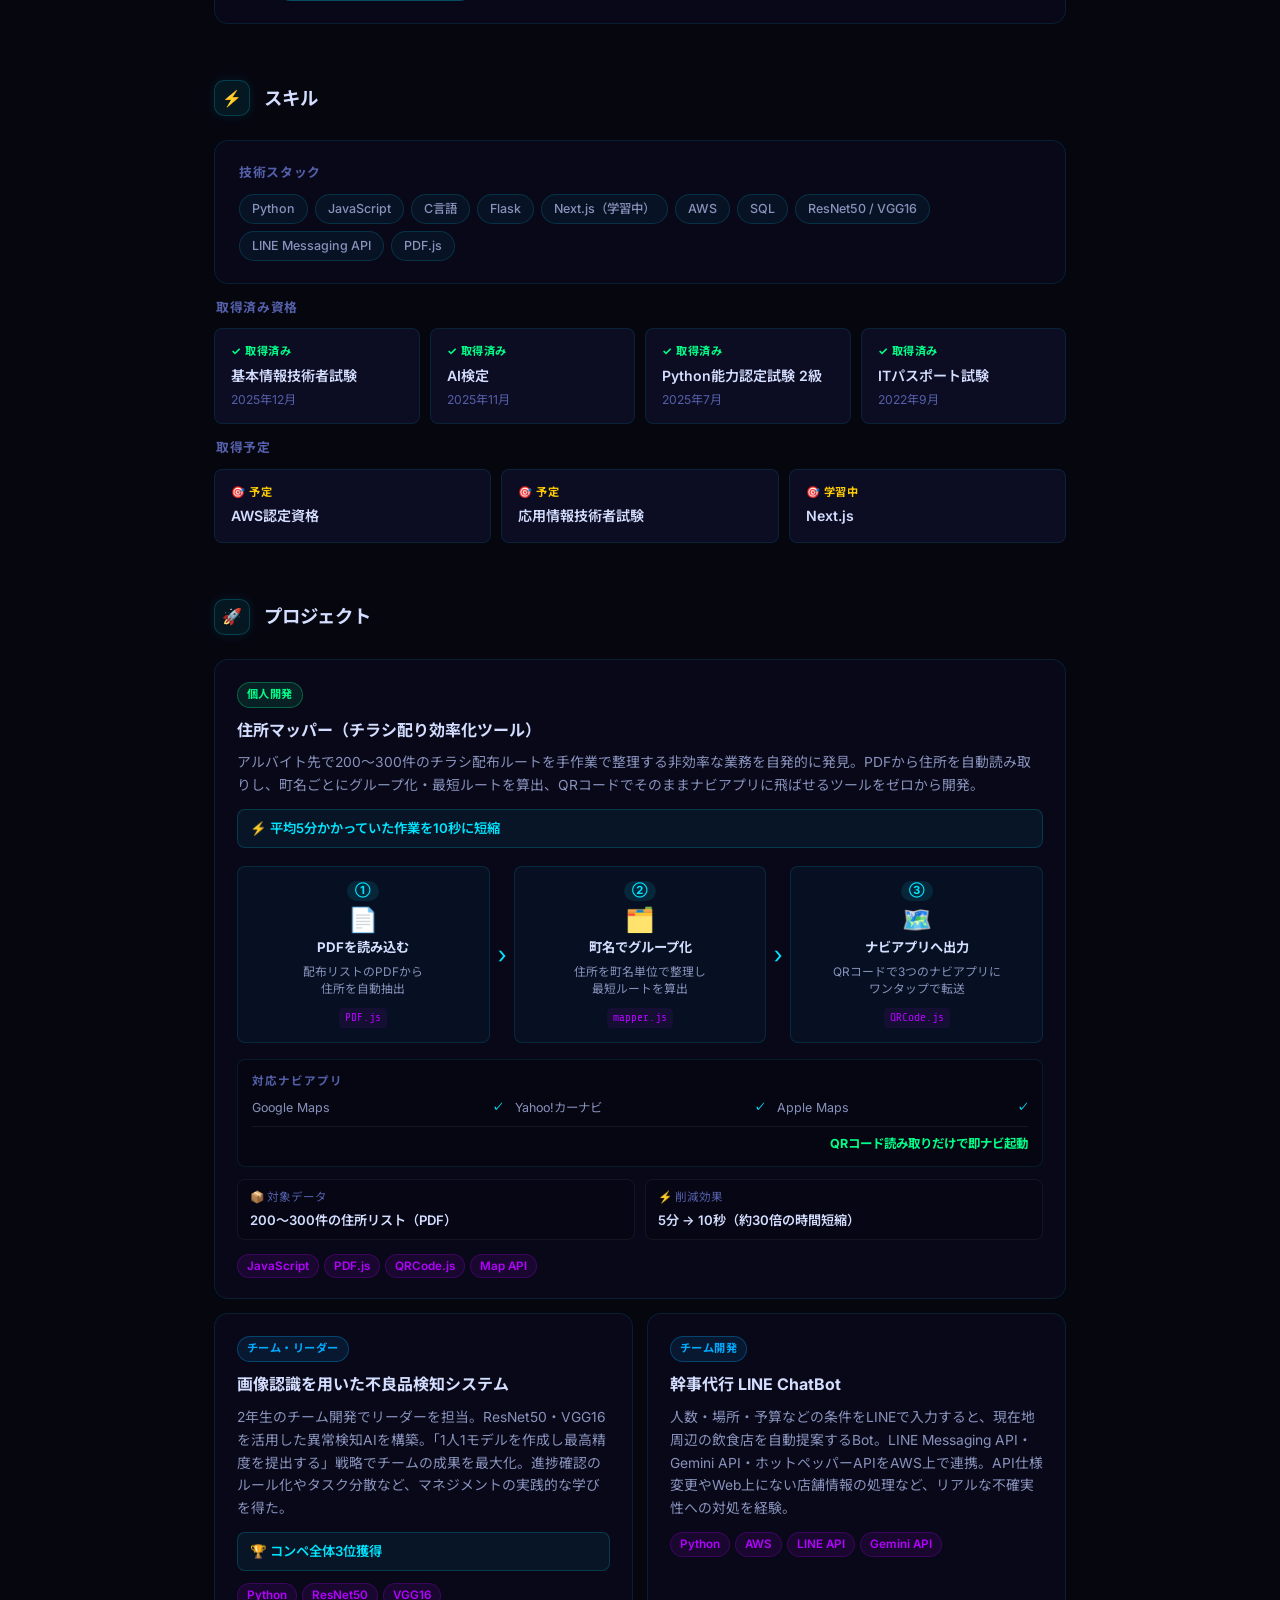
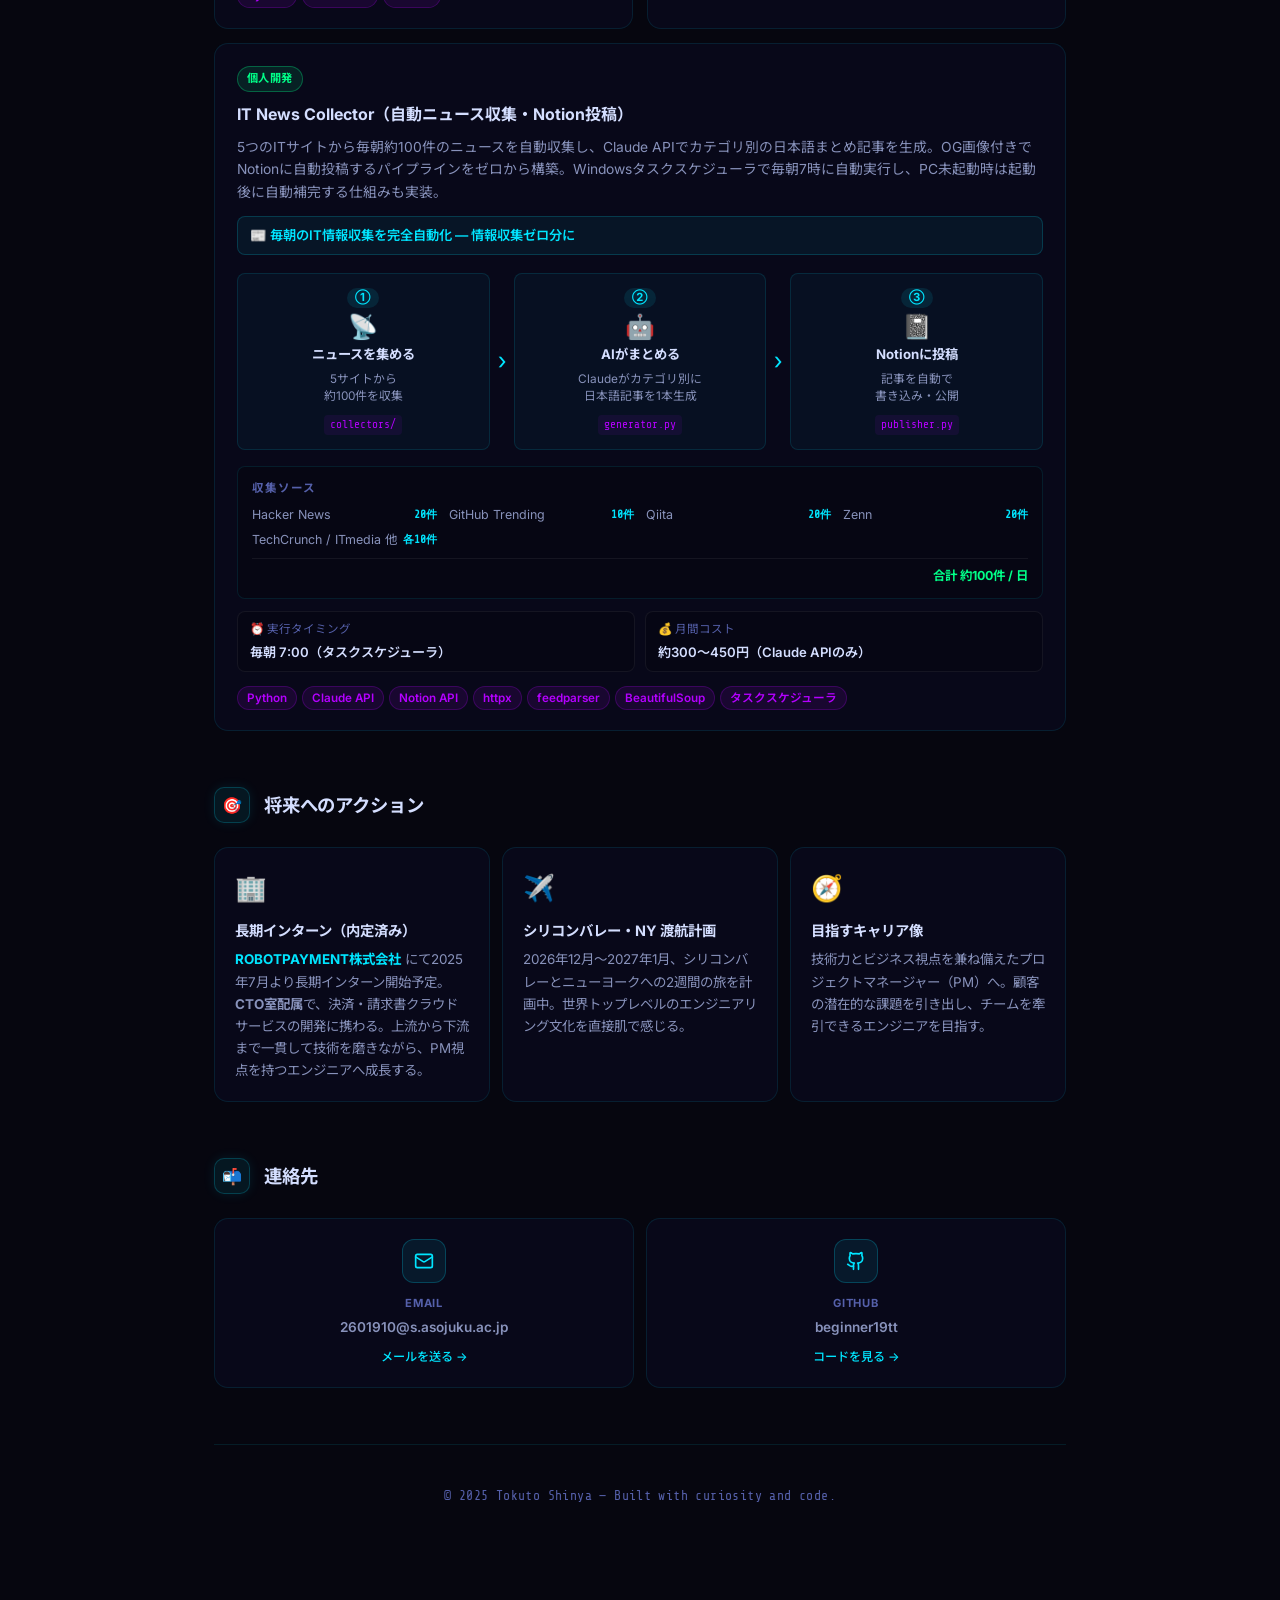
==== commit 083a42b1: "バイトアプリ記述削除" ====
--- a/index.html
+++ b/index.html
@@ -263,17 +263,6 @@
                     <span class="tech-chip">Gemini API</span>
                 </div>
             </div>
-            <div class="proj-card">
-                <div class="scan-line"></div>
-                <span class="proj-badge badge-wip">開発中</span>
-                <div class="proj-title">バイトモチベアプリ</div>
-                <div class="proj-desc">学生がアルバイトの給与を管理し、貯金目標に向けたモチベーションを維持するためのWebアプリ。自身のニーズから着想し、Python・Flask・SQLを活用してバックエンドを含めた本格開発に継続挑戦中。</div>
-                <div class="proj-techs">
-                    <span class="tech-chip">Python</span>
-                    <span class="tech-chip">Flask</span>
-                    <span class="tech-chip">SQL</span>
-                </div>
-            </div>
 
             <div class="proj-card proj-card--featured">
                 <div class="scan-line"></div>
